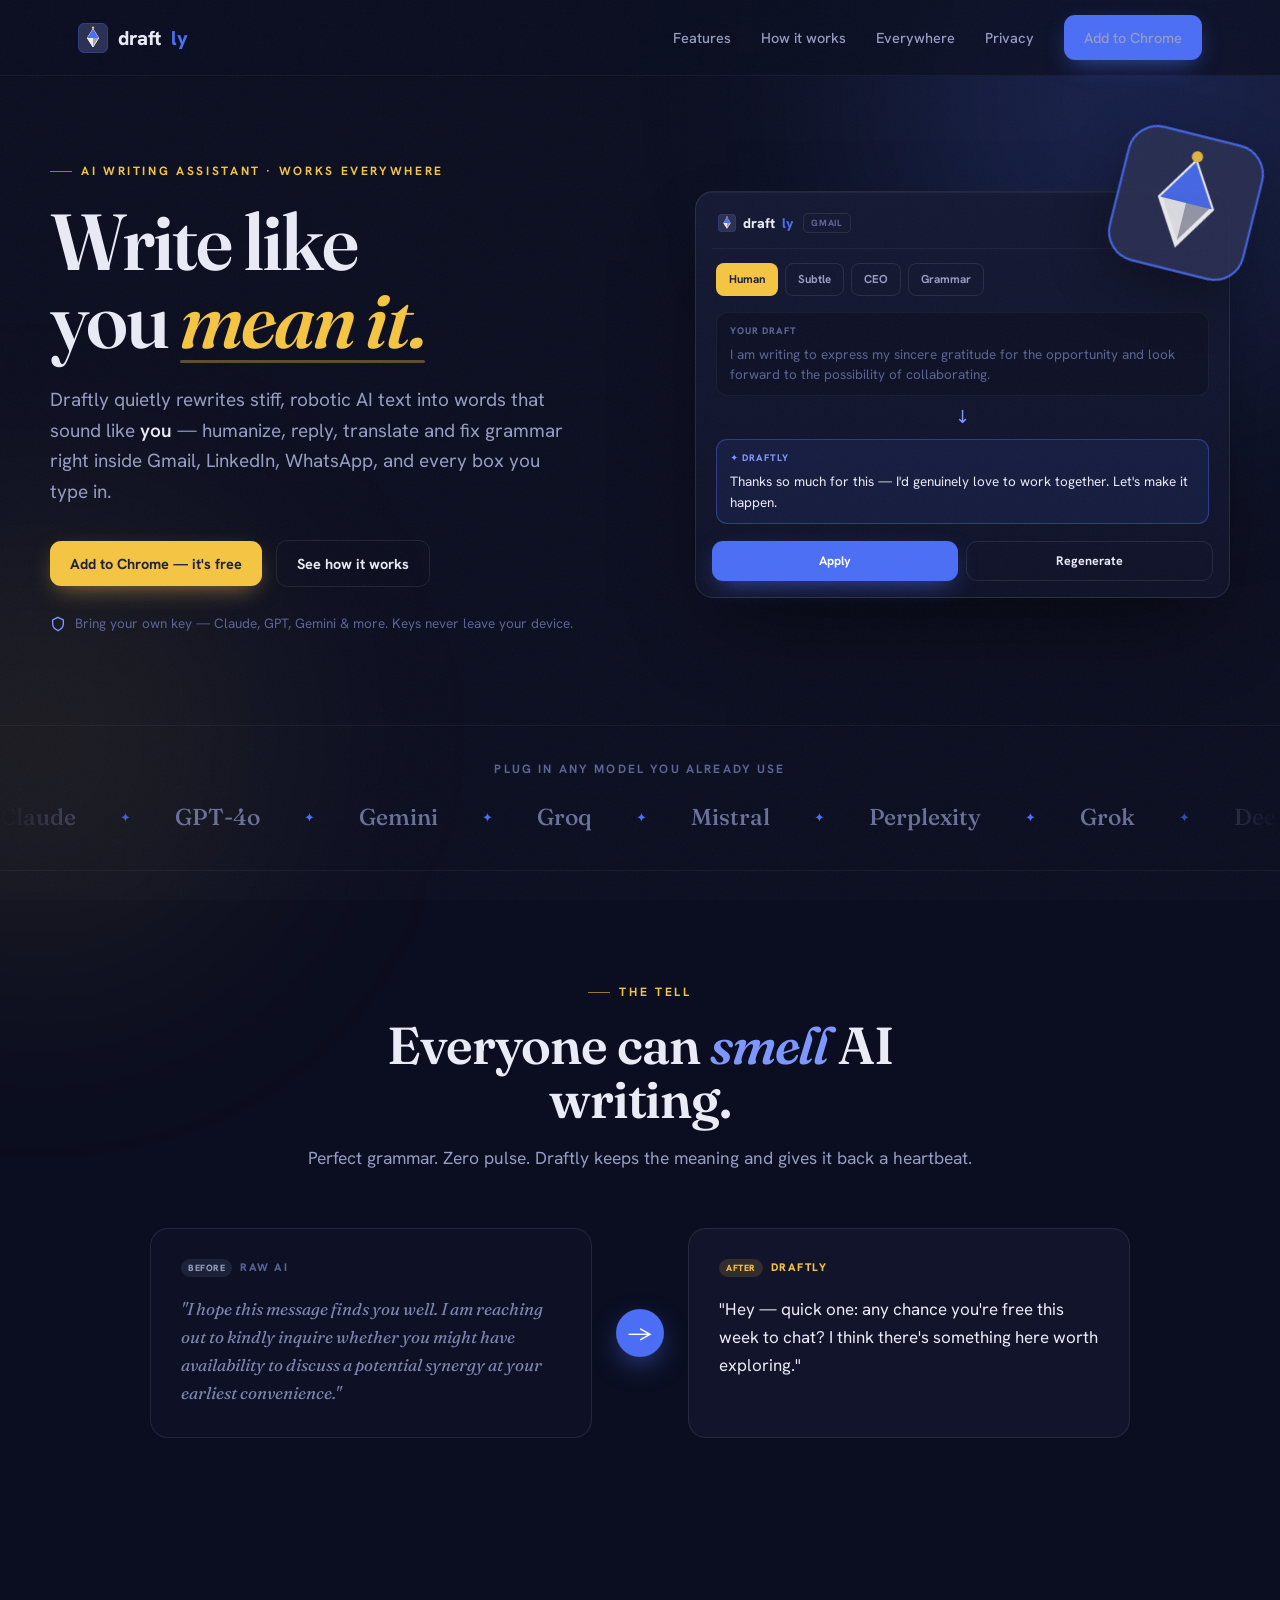
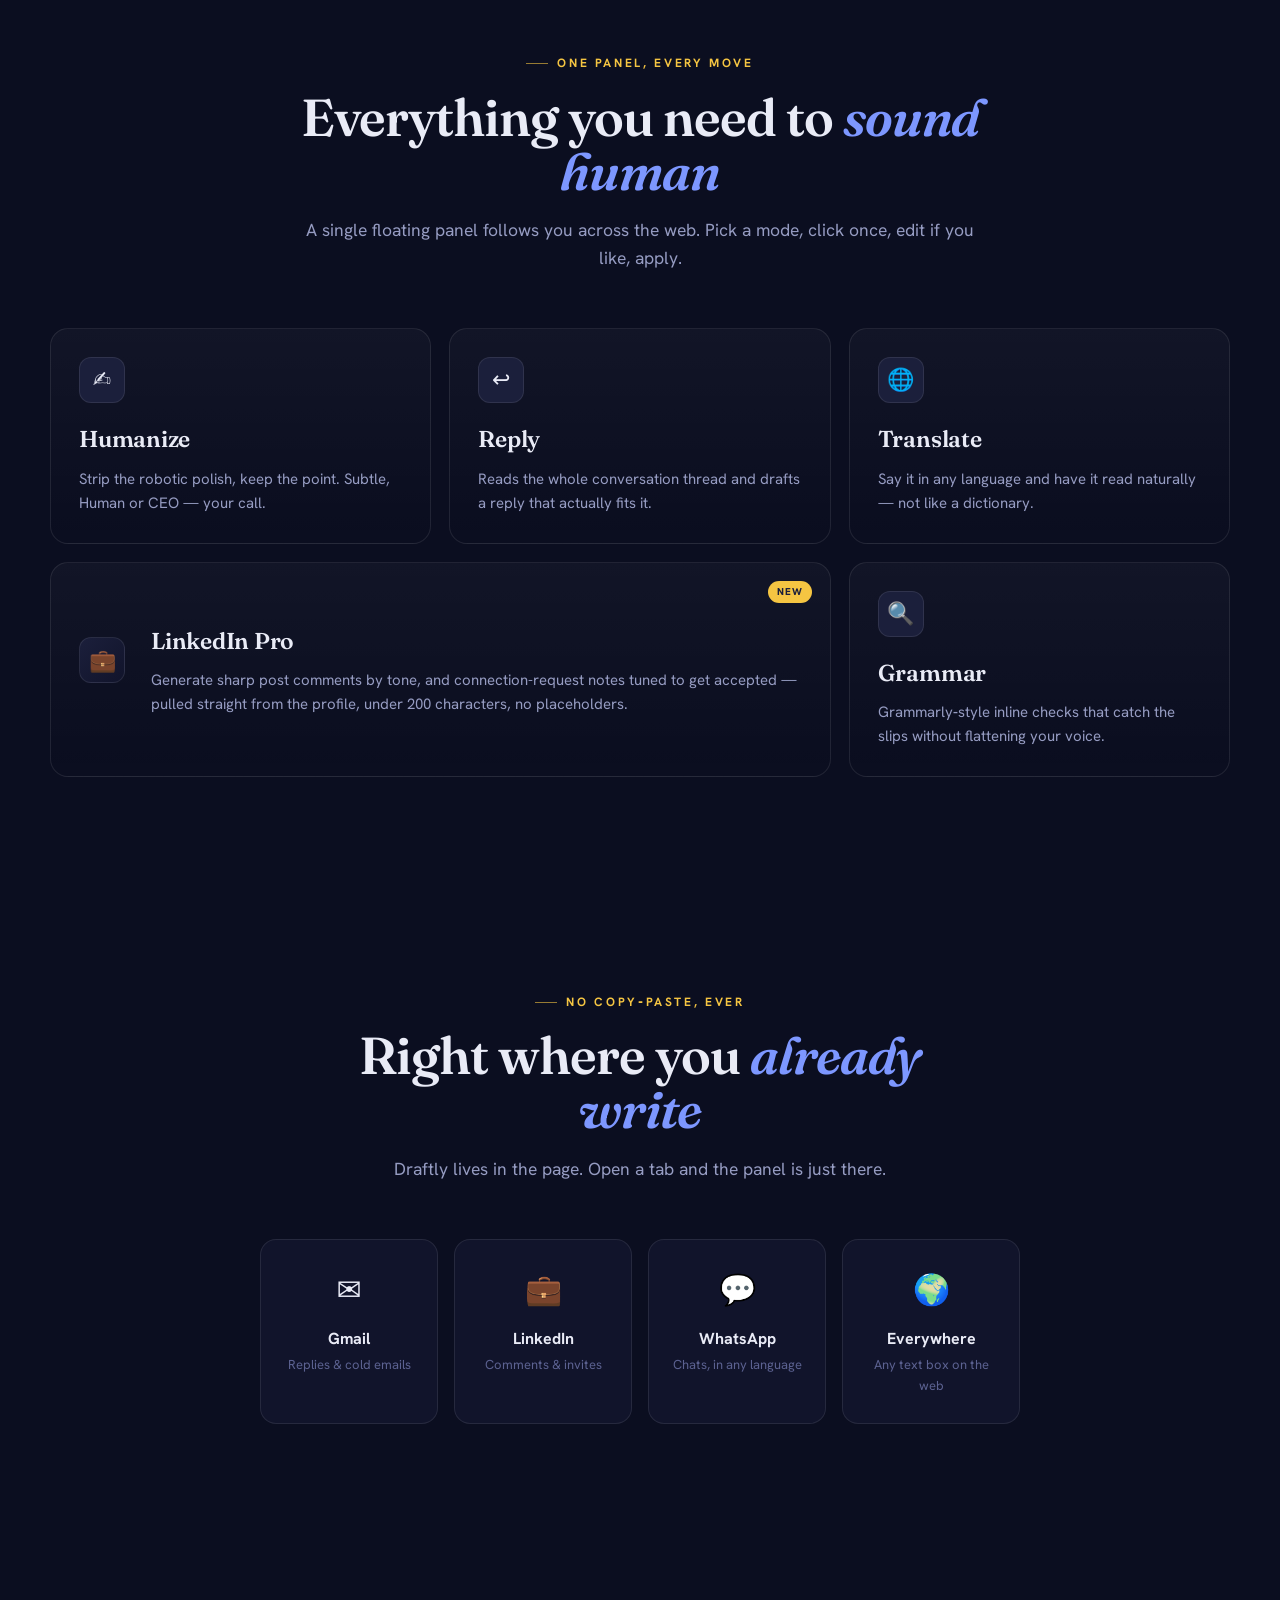
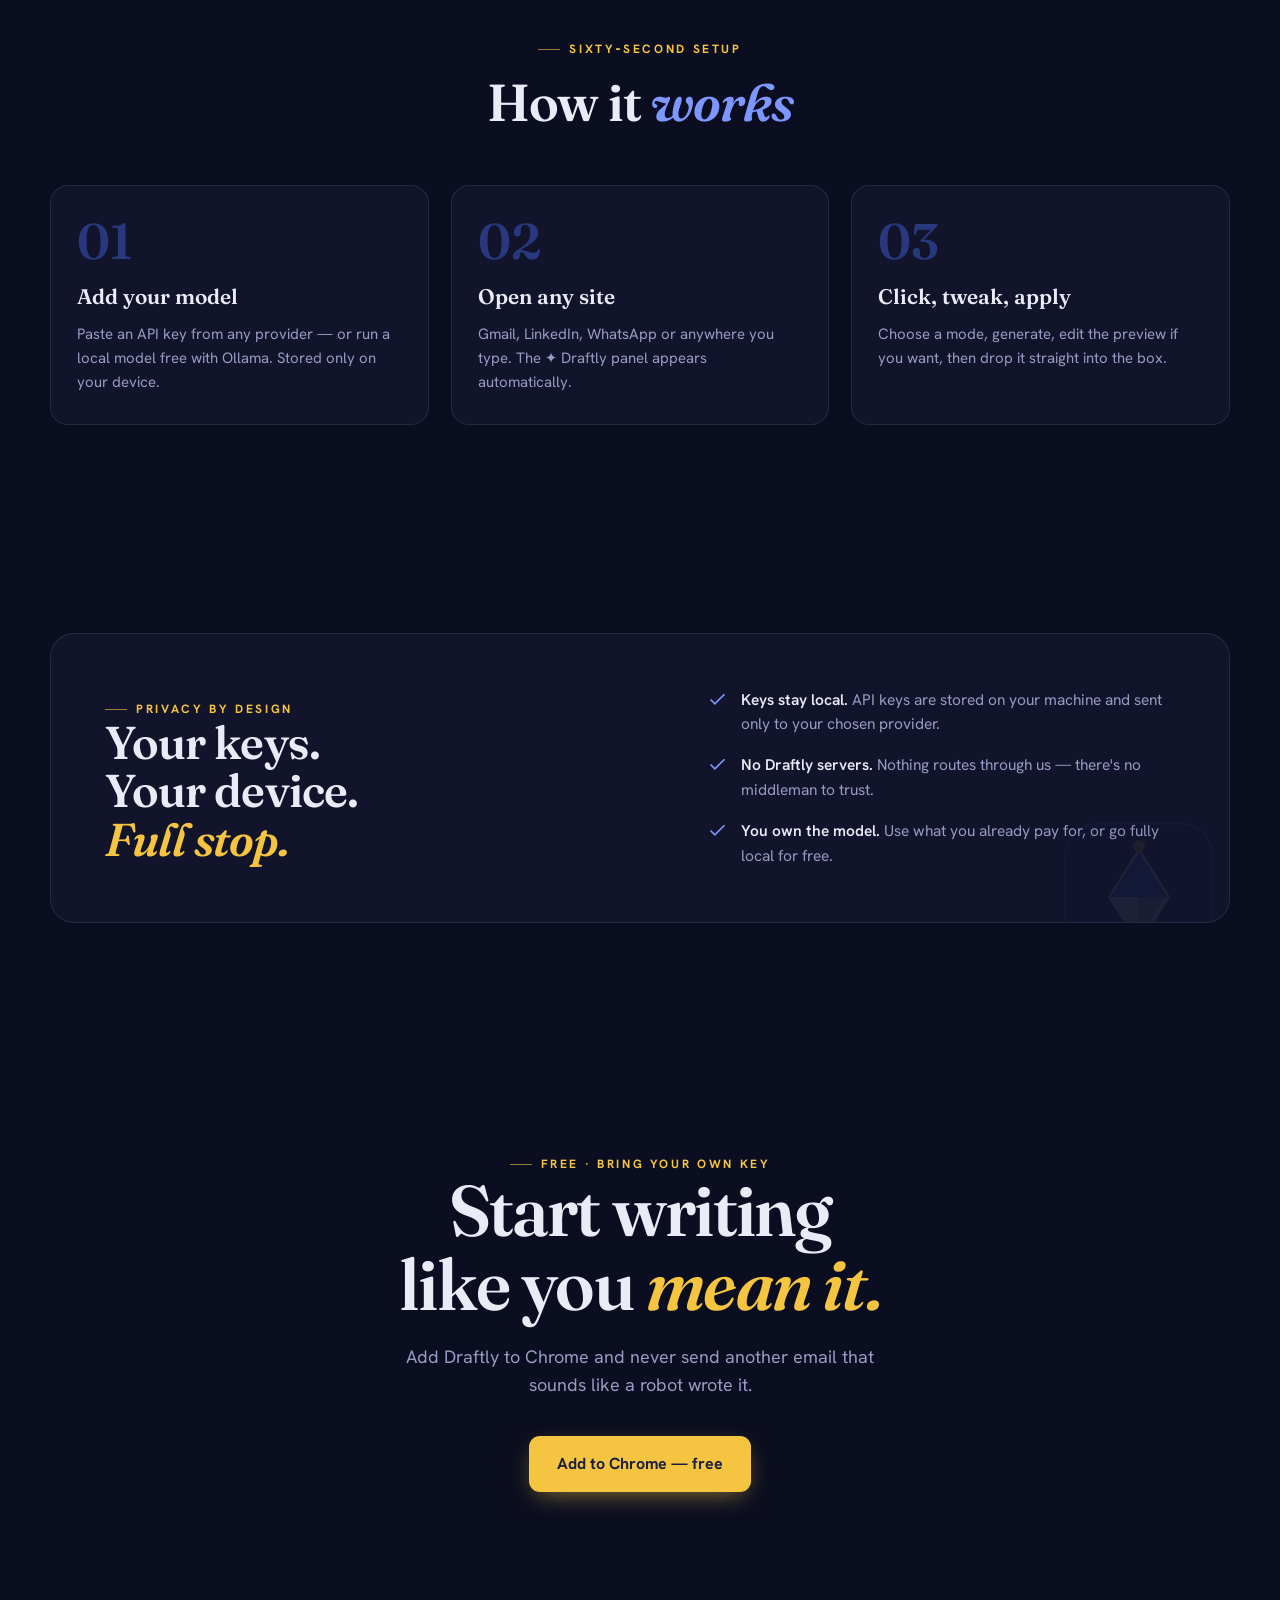
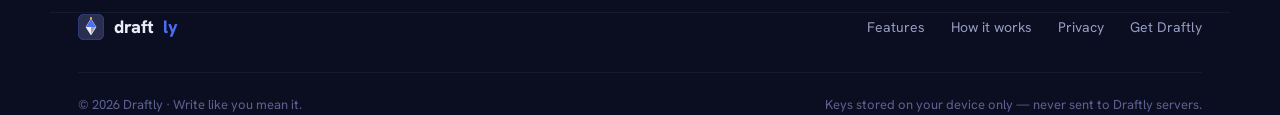
==== index.html @ fbd8c7ba "Draftly landing site" ====
<!DOCTYPE html>
<html lang="en">
<head>
<meta charset="UTF-8" />
<meta name="viewport" content="width=device-width, initial-scale=1" />
<title>Draftly — Write like you mean it</title>
<meta name="description" content="Draftly is an AI writing assistant that turns robotic AI text into words that sound like you — humanize, reply, translate & fix grammar inside Gmail, LinkedIn, WhatsApp and everywhere. Bring your own AI key." />
<link rel="icon" href="assets/draftly_favicon.svg" type="image/svg+xml" />
<link rel="icon" href="assets/draftly_favicon.ico" sizes="any" />
<link rel="preconnect" href="https://fonts.googleapis.com" />
<link rel="preconnect" href="https://fonts.gstatic.com" crossorigin />
<link href="https://fonts.googleapis.com/css2?family=Fraunces:ital,opsz,wght@0,9..144,400;0,9..144,500;0,9..144,600;0,9..144,700;0,9..144,900;1,9..144,400;1,9..144,600;1,9..144,700&family=Hanken+Grotesk:wght@400;500;600;700;800&display=swap" rel="stylesheet" />
<style>
:root{
  --ink:#0b0e20; --navy:#11142b; --navy-2:#1b1f3b; --card:#15193180;
  --blue:#4b6ef5; --blue-soft:#7d97ff; --gold:#f5c542; --gold-deep:#e0ad1f;
  --paper:#f5f2e8; --paper-ink:#1b1f3b;
  --text:#e9ebf6; --muted:#969cc2; --faint:#5c6291;
  --line:rgba(255,255,255,.09); --line-2:rgba(255,255,255,.05);
  --maxw:1180px;
  --display:'Fraunces',Georgia,serif; --body:'Hanken Grotesk',system-ui,sans-serif;
}
*{box-sizing:border-box;margin:0;padding:0}
html{scroll-behavior:smooth}
body{
  font-family:var(--body); background:var(--ink); color:var(--text);
  line-height:1.6; -webkit-font-smoothing:antialiased; overflow-x:hidden;
}
::selection{background:var(--gold);color:#1b1f3b}
a{color:inherit;text-decoration:none}
img,svg{display:block}

/* ── grain + atmosphere ── */
body::before{
  content:""; position:fixed; inset:0; z-index:9999; pointer-events:none; opacity:.04;
  background-image:url("data:image/svg+xml,%3Csvg xmlns='http://www.w3.org/2000/svg' width='200' height='200'%3E%3Cfilter id='n'%3E%3CfeTurbulence type='fractalNoise' baseFrequency='.9' numOctaves='3'/%3E%3C/filter%3E%3Crect width='100%25' height='100%25' filter='url(%23n)'/%3E%3C/svg%3E");
}
.glow{position:fixed;border-radius:50%;filter:blur(120px);z-index:0;pointer-events:none}
.glow.a{width:520px;height:520px;background:rgba(75,110,245,.20);top:-160px;right:-120px}
.glow.b{width:440px;height:440px;background:rgba(245,197,66,.08);top:520px;left:-180px}

/* ── layout ── */
.wrap{max-width:var(--maxw);margin:0 auto;padding:0 28px;position:relative;z-index:2}
section{position:relative;z-index:2}
.eyebrow{
  font-size:12px;font-weight:700;letter-spacing:.22em;text-transform:uppercase;
  color:var(--gold);display:inline-flex;align-items:center;gap:9px;
}
.eyebrow::before{content:"";width:22px;height:1px;background:var(--gold);opacity:.6}

/* ── nav ── */
header{position:sticky;top:0;z-index:100;backdrop-filter:blur(14px);
  background:rgba(11,14,32,.72);border-bottom:1px solid var(--line-2)}
nav{max-width:var(--maxw);margin:0 auto;padding:15px 28px;display:flex;align-items:center;gap:30px}
.brand{display:flex;align-items:center;gap:10px;font-weight:800;font-size:20px;letter-spacing:-.02em}
.brand .ly{color:var(--blue)}
.brand svg{width:30px;height:30px;flex-shrink:0}
.nav-links{margin-left:auto;display:flex;align-items:center;gap:30px}
.nav-links a{font-size:14.5px;font-weight:500;color:var(--muted);transition:color .2s}
.nav-links a:hover{color:var(--text)}
.btn{
  font-family:var(--body);font-weight:700;font-size:14.5px;cursor:pointer;border:none;
  border-radius:11px;padding:11px 20px;display:inline-flex;align-items:center;gap:9px;
  transition:transform .18s ease, box-shadow .18s ease, background .18s; white-space:nowrap;
}
.btn-primary{background:var(--blue);color:#fff;box-shadow:0 8px 24px -8px rgba(75,110,245,.7)}
.btn-primary:hover{transform:translateY(-2px);box-shadow:0 14px 34px -8px rgba(75,110,245,.85)}
.btn-ghost{background:transparent;color:var(--text);border:1px solid var(--line)}
.btn-ghost:hover{border-color:var(--blue-soft);color:#fff}
.btn-gold{background:var(--gold);color:#1b1f3b;box-shadow:0 8px 24px -8px rgba(245,197,66,.6)}
.btn-gold:hover{transform:translateY(-2px);box-shadow:0 14px 34px -8px rgba(245,197,66,.7)}
.nav-toggle{display:none}

/* ── hero ── */
.hero{padding:78px 0 90px;display:grid;grid-template-columns:1.05fr .95fr;gap:54px;align-items:center}
.hero h1{
  font-family:var(--display);font-weight:600;font-size:clamp(44px,6.2vw,82px);
  line-height:.98;letter-spacing:-.025em;margin:22px 0 0;
}
.hero h1 em{font-style:italic;font-weight:600;color:var(--gold);position:relative;white-space:nowrap}
.hero h1 em::after{content:"";position:absolute;left:0;right:0;bottom:.06em;height:3px;
  background:var(--gold);opacity:.35;border-radius:2px}
.lede{font-size:19px;color:var(--muted);max-width:520px;margin:26px 0 32px;line-height:1.62}
.lede b{color:var(--text);font-weight:600}
.hero-cta{display:flex;gap:14px;flex-wrap:wrap;align-items:center}
.trust{margin-top:26px;font-size:13.5px;color:var(--faint);display:flex;align-items:center;gap:9px}
.trust svg{width:16px;height:16px;color:var(--blue-soft)}

/* ── hero panel mock ── */
.mock-stage{position:relative}
.mock-nib{position:absolute;width:140px;height:140px;right:-26px;top:-58px;opacity:.9;
  transform:rotate(14deg);filter:drop-shadow(0 18px 30px rgba(0,0,0,.4));z-index:3}
.panel{
  position:relative;z-index:2;background:linear-gradient(180deg,#141833,#0f1228);
  border:1px solid var(--line);border-radius:18px;padding:16px;
  box-shadow:0 40px 80px -30px rgba(0,0,0,.7), inset 0 1px 0 rgba(255,255,255,.05);
}
.panel-head{display:flex;align-items:center;gap:9px;padding:4px 6px 14px;border-bottom:1px solid var(--line-2)}
.panel-head .pbrand{font-weight:800;font-size:14px;display:flex;align-items:center;gap:7px}
.panel-head .pbrand .ly{color:var(--blue)}
.panel-head svg{width:18px;height:18px}
.pbadge{font-size:9px;font-weight:800;letter-spacing:.08em;text-transform:uppercase;color:var(--faint);
  border:1px solid var(--line);border-radius:5px;padding:2px 7px}
.pdots{margin-left:auto;display:flex;gap:6px}
.pdots i{width:9px;height:9px;border-radius:50%;background:#2a2f52;display:block}
.modes{display:flex;gap:7px;padding:14px 4px 12px}
.mode{font-size:11.5px;font-weight:700;padding:6px 12px;border-radius:8px;border:1px solid var(--line);color:var(--muted)}
.mode.on{background:var(--gold);color:#1b1f3b;border-color:transparent}
.pcompare{padding:4px}
.pc-row{padding:11px 13px;border-radius:11px;font-size:13.5px;line-height:1.5}
.pc-before{background:#0e1126;border:1px solid var(--line-2);color:var(--faint)}
.pc-before s{text-decoration:none;opacity:.8}
.pc-arrow{display:flex;justify-content:center;color:var(--blue-soft);font-size:18px;margin:7px 0}
.pc-after{background:rgba(75,110,245,.10);border:1px solid rgba(75,110,245,.4);color:var(--text)}
.pc-tag{font-size:9.5px;font-weight:800;letter-spacing:.1em;text-transform:uppercase;display:block;margin-bottom:6px}
.pc-before .pc-tag{color:#5c6291}
.pc-after .pc-tag{color:var(--blue-soft)}
.papply{margin-top:13px;display:flex;gap:8px}
.papply .btn{flex:1;justify-content:center;padding:9px;font-size:12.5px}

/* ── marquee ── */
.providers{padding:34px 0;border-top:1px solid var(--line-2);border-bottom:1px solid var(--line-2)}
.prov-label{text-align:center;font-size:12px;font-weight:700;letter-spacing:.18em;text-transform:uppercase;color:var(--faint);margin-bottom:20px}
.marquee{overflow:hidden;-webkit-mask-image:linear-gradient(90deg,transparent,#000 12%,#000 88%,transparent);mask-image:linear-gradient(90deg,transparent,#000 12%,#000 88%,transparent)}
.marquee-track{display:flex;gap:44px;width:max-content;animation:scroll 32s linear infinite}
.marquee:hover .marquee-track{animation-play-state:paused}
.marquee-track span{font-family:var(--display);font-size:23px;font-weight:500;color:#6b7099;white-space:nowrap;display:flex;align-items:center;gap:44px}
.marquee-track span::after{content:"✦";color:var(--blue);font-size:13px}
@keyframes scroll{to{transform:translateX(-50%)}}

/* ── section heads ── */
.shead{max-width:680px;margin:0 auto 56px;text-align:center}
.shead h2{font-family:var(--display);font-weight:600;font-size:clamp(32px,4.4vw,52px);line-height:1.04;letter-spacing:-.02em;margin:16px 0 0}
.shead h2 em{font-style:italic;color:var(--blue-soft)}
.shead p{color:var(--muted);font-size:17.5px;margin-top:18px}
.sec{padding:104px 0}

/* ── before/after big ── */
.flip{display:grid;grid-template-columns:1fr auto 1fr;gap:24px;align-items:stretch;max-width:980px;margin:0 auto}
.flip-card{background:var(--navy);border:1px solid var(--line);border-radius:18px;padding:30px;position:relative}
.flip-card.bad{background:#0e1126}
.flip-card .tag{font-size:11px;font-weight:800;letter-spacing:.14em;text-transform:uppercase;display:flex;align-items:center;gap:8px;margin-bottom:18px}
.flip-card.bad .tag{color:var(--faint)}
.flip-card.good .tag{color:var(--gold)}
.flip-card .tag .pill{font-size:9px;padding:2px 7px;border-radius:20px;letter-spacing:.06em}
.flip-card.bad .pill{background:rgba(150,156,194,.12);color:var(--muted)}
.flip-card.good .pill{background:rgba(245,197,66,.14);color:var(--gold)}
.flip-card p{font-size:17px;line-height:1.65}
.flip-card.bad p{color:#7e84ac;font-family:var(--display);font-style:italic}
.flip-card.good p{color:var(--text)}
.flip-mid{display:flex;align-items:center;justify-content:center}
.flip-mid div{width:48px;height:48px;border-radius:50%;background:var(--blue);display:flex;align-items:center;justify-content:center;
  color:#fff;font-size:22px;box-shadow:0 10px 30px -8px rgba(75,110,245,.8)}

/* ── features ── */
.feat-grid{display:grid;grid-template-columns:repeat(3,1fr);gap:18px}
.feat{background:linear-gradient(180deg,rgba(255,255,255,.03),rgba(255,255,255,0));
  border:1px solid var(--line);border-radius:18px;padding:28px;transition:transform .25s ease,border-color .25s ease,background .25s;position:relative;overflow:hidden}
.feat:hover{transform:translateY(-6px);border-color:rgba(75,110,245,.5)}
.feat::after{content:"";position:absolute;inset:0;background:radial-gradient(400px circle at var(--mx,50%) var(--my,0%),rgba(75,110,245,.10),transparent 60%);opacity:0;transition:opacity .3s}
.feat:hover::after{opacity:1}
.feat .ic{width:46px;height:46px;border-radius:12px;display:flex;align-items:center;justify-content:center;
  background:var(--navy-2);border:1px solid var(--line);font-size:22px;margin-bottom:18px}
.feat h3{font-family:var(--display);font-size:23px;font-weight:600;letter-spacing:-.01em;margin-bottom:9px}
.feat p{color:var(--muted);font-size:15px}
.feat.span2{grid-column:span 2;display:flex;gap:26px;align-items:center}
.feat.span2 .ic{flex-shrink:0;background:linear-gradient(135deg,#1b1f3b,#11142b)}
.feat .new{position:absolute;top:18px;right:18px;font-size:10px;font-weight:800;letter-spacing:.1em;
  background:var(--gold);color:#1b1f3b;padding:3px 9px;border-radius:20px}

/* ── platforms ── */
.plat-row{display:flex;gap:16px;flex-wrap:wrap;justify-content:center;max-width:760px;margin:0 auto}
.plat{flex:1;min-width:150px;background:var(--navy);border:1px solid var(--line);border-radius:16px;
  padding:26px 20px;text-align:center;transition:transform .2s,border-color .2s}
.plat:hover{transform:translateY(-4px);border-color:var(--gold)}
.plat .pic{font-size:30px;margin-bottom:12px}
.plat h4{font-size:16px;font-weight:700}
.plat p{font-size:13px;color:var(--faint);margin-top:4px}

/* ── steps ── */
.steps{display:grid;grid-template-columns:repeat(3,1fr);gap:22px;counter-reset:s}
.step{position:relative;padding:30px 26px;border-radius:18px;background:var(--navy);border:1px solid var(--line)}
.step::before{counter-increment:s;content:counter(s,decimal-leading-zero);font-family:var(--display);
  font-size:50px;font-weight:600;color:var(--blue);opacity:.4;line-height:1;display:block;margin-bottom:14px}
.step h4{font-family:var(--display);font-size:21px;font-weight:600;margin-bottom:8px}
.step p{color:var(--muted);font-size:15px}

/* ── privacy ── */
.privacy{background:var(--navy);border:1px solid var(--line);border-radius:24px;padding:54px;
  display:grid;grid-template-columns:1.2fr 1fr;gap:40px;align-items:center;overflow:hidden;position:relative}
.privacy .lock{position:absolute;right:-30px;bottom:-50px;width:240px;opacity:.06}
.privacy h2{font-family:var(--display);font-size:clamp(30px,4vw,46px);font-weight:600;line-height:1.05;letter-spacing:-.02em}
.privacy h2 em{font-style:italic;color:var(--gold)}
.privacy ul{list-style:none;display:flex;flex-direction:column;gap:16px}
.privacy li{display:flex;gap:13px;font-size:15.5px;color:var(--muted)}
.privacy li svg{width:21px;height:21px;color:var(--blue-soft);flex-shrink:0;margin-top:1px}
.privacy li b{color:var(--text);font-weight:600}

/* ── final cta ── */
.final{text-align:center;padding:120px 0}
.final h2{font-family:var(--display);font-weight:600;font-size:clamp(38px,5.6vw,72px);line-height:1.02;letter-spacing:-.025em}
.final h2 em{font-style:italic;color:var(--gold)}
.final p{color:var(--muted);font-size:18px;margin:22px auto 36px;max-width:480px}

/* ── footer ── */
footer{border-top:1px solid var(--line-2);padding:46px 0 40px}
.foot{display:flex;justify-content:space-between;align-items:center;gap:30px;flex-wrap:wrap}
.foot .brand{font-size:18px}
.foot-links{display:flex;gap:26px;font-size:14px;color:var(--muted)}
.foot-links a:hover{color:var(--text)}
.foot-copy{width:100%;margin-top:30px;padding-top:22px;border-top:1px solid var(--line-2);
  display:flex;justify-content:space-between;gap:16px;flex-wrap:wrap;font-size:13px;color:var(--faint)}

/* ── reveal ── */
.reveal{opacity:0;transform:translateY(26px);transition:opacity .7s cubic-bezier(.2,.7,.2,1),transform .7s cubic-bezier(.2,.7,.2,1)}
.reveal.in{opacity:1;transform:none}
.reveal[data-d="1"]{transition-delay:.08s}.reveal[data-d="2"]{transition-delay:.16s}
.reveal[data-d="3"]{transition-delay:.24s}.reveal[data-d="4"]{transition-delay:.32s}

/* ── responsive ── */
@media(max-width:900px){
  .hero{grid-template-columns:1fr;gap:48px;padding-top:48px}
  .mock-nib{width:100px;top:-44px;right:0}
  .feat-grid{grid-template-columns:1fr 1fr}
  .feat.span2{grid-column:span 2}
  .steps{grid-template-columns:1fr}
  .privacy{grid-template-columns:1fr;padding:38px}
  .flip{grid-template-columns:1fr;gap:16px}
  .flip-mid div{transform:rotate(90deg)}
}
@media(max-width:680px){
  .nav-links{position:fixed;inset:64px 0 auto 0;background:var(--navy);flex-direction:column;gap:0;
    padding:8px 0;border-bottom:1px solid var(--line);transform:translateY(-130%);transition:transform .3s;align-items:stretch}
  .nav-links.open{transform:none}
  .nav-links a{padding:13px 28px}
  .nav-links .btn{margin:10px 28px}
  .nav-toggle{display:flex;margin-left:auto;background:none;border:1px solid var(--line);border-radius:9px;
    width:40px;height:38px;align-items:center;justify-content:center;cursor:pointer;color:var(--text);font-size:18px}
  .feat-grid{grid-template-columns:1fr}.feat.span2{grid-column:span 1;flex-direction:column;align-items:flex-start}
  .foot{flex-direction:column;align-items:flex-start}
  .sec{padding:74px 0}
}
</style>
</head>
<body>
<div class="glow a"></div><div class="glow b"></div>

<!-- pen-nib symbol reused -->
<svg width="0" height="0" style="position:absolute">
  <symbol id="nib" viewBox="0 0 200 200">
    <rect x="2" y="2" width="196" height="196" rx="42" fill="#2A2F52" stroke="#4B6EF5" stroke-width="3"/>
    <polygon points="100,40 138,100 100,160 62,100" fill="none" stroke="#fff" stroke-width="6"/>
    <polygon points="100,40 138,100 100,100 62,100" fill="#4B6EF5"/>
    <polygon points="62,100 100,100 100,160" fill="#fff" opacity=".92"/>
    <polygon points="100,100 138,100 100,160" fill="#fff" opacity=".55"/>
    <circle cx="100" cy="32" r="8" fill="#F5C542"/>
  </symbol>
</svg>

<header>
  <nav>
    <a class="brand" href="#top"><svg><use href="#nib"/></svg>draft<span class="ly">ly</span></a>
    <button class="nav-toggle" aria-label="Menu" onclick="document.getElementById('nl').classList.toggle('open')">☰</button>
    <div class="nav-links" id="nl">
      <a href="#features">Features</a>
      <a href="#how">How it works</a>
      <a href="#everywhere">Everywhere</a>
      <a href="#privacy">Privacy</a>
      <a class="btn btn-primary" href="#get">Add to Chrome</a>
    </div>
  </nav>
</header>

<main id="top">
  <!-- HERO -->
  <section class="wrap hero">
    <div>
      <span class="eyebrow reveal in">AI writing assistant · works everywhere</span>
      <h1 class="reveal in" data-d="1">Write like<br>you <em>mean it.</em></h1>
      <p class="lede reveal in" data-d="2">Draftly quietly rewrites stiff, robotic AI text into words that sound like <b>you</b> — humanize, reply, translate and fix grammar right inside Gmail, LinkedIn, WhatsApp, and every box you type in.</p>
      <div class="hero-cta reveal in" data-d="3">
        <a class="btn btn-gold" href="#get">Add to Chrome — it's free</a>
        <a class="btn btn-ghost" href="#how">See how it works</a>
      </div>
      <div class="trust reveal in" data-d="4">
        <svg viewBox="0 0 24 24" fill="none" stroke="currentColor" stroke-width="2"><path d="M12 2l8 4v6c0 5-3.5 8-8 10-4.5-2-8-5-8-10V6z"/></svg>
        Bring your own key — Claude, GPT, Gemini & more. Keys never leave your device.
      </div>
    </div>

    <div class="mock-stage reveal in" data-d="2">
      <svg class="mock-nib"><use href="#nib"/></svg>
      <div class="panel">
        <div class="panel-head">
          <span class="pbrand"><svg><use href="#nib"/></svg>draft<span class="ly">ly</span></span>
          <span class="pbadge">Gmail</span>
          <span class="pdots"><i></i><i></i><i></i></span>
        </div>
        <div class="modes">
          <span class="mode on">Human</span><span class="mode">Subtle</span>
          <span class="mode">CEO</span><span class="mode">Grammar</span>
        </div>
        <div class="pcompare">
          <div class="pc-row pc-before">
            <span class="pc-tag">Your draft</span>
            I am writing to express my sincere gratitude for the opportunity and look forward to the possibility of collaborating.
          </div>
          <div class="pc-arrow">↓</div>
          <div class="pc-row pc-after">
            <span class="pc-tag">✦ Draftly</span>
            Thanks so much for this — I'd genuinely love to work together. Let's make it happen.
          </div>
        </div>
        <div class="papply">
          <span class="btn btn-primary">Apply</span>
          <span class="btn btn-ghost">Regenerate</span>
        </div>
      </div>
    </div>
  </section>

  <!-- PROVIDERS MARQUEE -->
  <section class="providers">
    <div class="prov-label">Plug in any model you already use</div>
    <div class="marquee"><div class="marquee-track" id="mq">
      <span>Claude</span><span>GPT‑4o</span><span>Gemini</span><span>Groq</span><span>Mistral</span><span>Perplexity</span><span>Grok</span><span>DeepSeek</span><span>Cohere</span><span>Llama</span><span>Ollama</span>
    </div></div>
  </section>

  <!-- BEFORE / AFTER -->
  <section class="wrap sec" id="why">
    <div class="shead reveal">
      <span class="eyebrow">The tell</span>
      <h2>Everyone can <em>smell</em> AI writing.</h2>
      <p>Perfect grammar. Zero pulse. Draftly keeps the meaning and gives it back a heartbeat.</p>
    </div>
    <div class="flip reveal" data-d="1">
      <div class="flip-card bad">
        <div class="tag"><span class="pill">Before</span> Raw AI</div>
        <p>"I hope this message finds you well. I am reaching out to kindly inquire whether you might have availability to discuss a potential synergy at your earliest convenience."</p>
      </div>
      <div class="flip-mid"><div>→</div></div>
      <div class="flip-card good">
        <div class="tag"><span class="pill">After</span> Draftly</div>
        <p>"Hey — quick one: any chance you're free this week to chat? I think there's something here worth exploring."</p>
      </div>
    </div>
  </section>

  <!-- FEATURES -->
  <section class="wrap sec" id="features">
    <div class="shead reveal">
      <span class="eyebrow">One panel, every move</span>
      <h2>Everything you need to <em>sound human</em></h2>
      <p>A single floating panel follows you across the web. Pick a mode, click once, edit if you like, apply.</p>
    </div>
    <div class="feat-grid">
      <div class="feat reveal" data-d="1"><div class="ic">✍️</div><h3>Humanize</h3><p>Strip the robotic polish, keep the point. Subtle, Human or CEO — your call.</p></div>
      <div class="feat reveal" data-d="2"><div class="ic">↩️</div><h3>Reply</h3><p>Reads the whole conversation thread and drafts a reply that actually fits it.</p></div>
      <div class="feat reveal" data-d="3"><div class="ic">🌐</div><h3>Translate</h3><p>Say it in any language and have it read naturally — not like a dictionary.</p></div>
      <div class="feat span2 reveal" data-d="1">
        <div class="ic">💼</div>
        <div><h3>LinkedIn Pro</h3><p>Generate sharp post comments by tone, and connection-request notes tuned to get accepted — pulled straight from the profile, under 200 characters, no placeholders.</p></div>
        <span class="new">NEW</span>
      </div>
      <div class="feat reveal" data-d="2"><div class="ic">🔍</div><h3>Grammar</h3><p>Grammarly‑style inline checks that catch the slips without flattening your voice.</p></div>
    </div>
  </section>

  <!-- EVERYWHERE -->
  <section class="wrap sec" id="everywhere">
    <div class="shead reveal">
      <span class="eyebrow">No copy‑paste, ever</span>
      <h2>Right where you <em>already write</em></h2>
      <p>Draftly lives in the page. Open a tab and the panel is just there.</p>
    </div>
    <div class="plat-row reveal" data-d="1">
      <div class="plat"><div class="pic">✉️</div><h4>Gmail</h4><p>Replies & cold emails</p></div>
      <div class="plat"><div class="pic">💼</div><h4>LinkedIn</h4><p>Comments & invites</p></div>
      <div class="plat"><div class="pic">💬</div><h4>WhatsApp</h4><p>Chats, in any language</p></div>
      <div class="plat"><div class="pic">🌍</div><h4>Everywhere</h4><p>Any text box on the web</p></div>
    </div>
  </section>

  <!-- HOW -->
  <section class="wrap sec" id="how">
    <div class="shead reveal">
      <span class="eyebrow">Sixty‑second setup</span>
      <h2>How it <em>works</em></h2>
    </div>
    <div class="steps">
      <div class="step reveal" data-d="1"><h4>Add your model</h4><p>Paste an API key from any provider — or run a local model free with Ollama. Stored only on your device.</p></div>
      <div class="step reveal" data-d="2"><h4>Open any site</h4><p>Gmail, LinkedIn, WhatsApp or anywhere you type. The ✦ Draftly panel appears automatically.</p></div>
      <div class="step reveal" data-d="3"><h4>Click, tweak, apply</h4><p>Choose a mode, generate, edit the preview if you want, then drop it straight into the box.</p></div>
    </div>
  </section>

  <!-- PRIVACY -->
  <section class="wrap sec" id="privacy">
    <div class="privacy reveal">
      <svg class="lock"><use href="#nib"/></svg>
      <div>
        <span class="eyebrow">Privacy by design</span>
        <h2>Your keys.<br>Your device.<br><em>Full stop.</em></h2>
      </div>
      <ul>
        <li><svg viewBox="0 0 24 24" fill="none" stroke="currentColor" stroke-width="2"><path d="M20 6L9 17l-5-5"/></svg><span><b>Keys stay local.</b> API keys are stored on your machine and sent only to your chosen provider.</span></li>
        <li><svg viewBox="0 0 24 24" fill="none" stroke="currentColor" stroke-width="2"><path d="M20 6L9 17l-5-5"/></svg><span><b>No Draftly servers.</b> Nothing routes through us — there's no middleman to trust.</span></li>
        <li><svg viewBox="0 0 24 24" fill="none" stroke="currentColor" stroke-width="2"><path d="M20 6L9 17l-5-5"/></svg><span><b>You own the model.</b> Use what you already pay for, or go fully local for free.</span></li>
      </ul>
    </div>
  </section>

  <!-- FINAL CTA -->
  <section class="wrap final" id="get">
    <div class="reveal">
      <span class="eyebrow" style="justify-content:center">Free · Bring your own key</span>
      <h2>Start writing<br>like you <em>mean it.</em></h2>
      <p>Add Draftly to Chrome and never send another email that sounds like a robot wrote it.</p>
      <a class="btn btn-gold" href="#" style="padding:15px 28px;font-size:16px">Add to Chrome — free</a>
    </div>
  </section>
</main>

<footer class="wrap">
  <div class="foot">
    <a class="brand" href="#top"><svg style="width:26px;height:26px"><use href="#nib"/></svg>draft<span class="ly">ly</span></a>
    <div class="foot-links">
      <a href="#features">Features</a><a href="#how">How it works</a><a href="#privacy">Privacy</a><a href="#get">Get Draftly</a>
    </div>
  </div>
  <div class="foot-copy">
    <span>© 2026 Draftly · Write like you mean it.</span>
    <span>Keys stored on your device only — never sent to Draftly servers.</span>
  </div>
</footer>

<script>
  // duplicate marquee for seamless loop
  const mq=document.getElementById('mq'); if(mq) mq.innerHTML+=mq.innerHTML;
  // scroll reveals
  const io=new IntersectionObserver((es)=>{es.forEach(e=>{if(e.isIntersecting){e.target.classList.add('in');io.unobserve(e.target)}})},{threshold:.16});
  document.querySelectorAll('.reveal:not(.in)').forEach(el=>io.observe(el));
  // feature card spotlight
  document.querySelectorAll('.feat').forEach(c=>{c.addEventListener('pointermove',e=>{const r=c.getBoundingClientRect();c.style.setProperty('--mx',(e.clientX-r.left)+'px');c.style.setProperty('--my',(e.clientY-r.top)+'px')})});
  // close mobile menu on link click
  document.querySelectorAll('#nl a').forEach(a=>a.addEventListener('click',()=>document.getElementById('nl').classList.remove('open')));
</script>
</body>
</html>
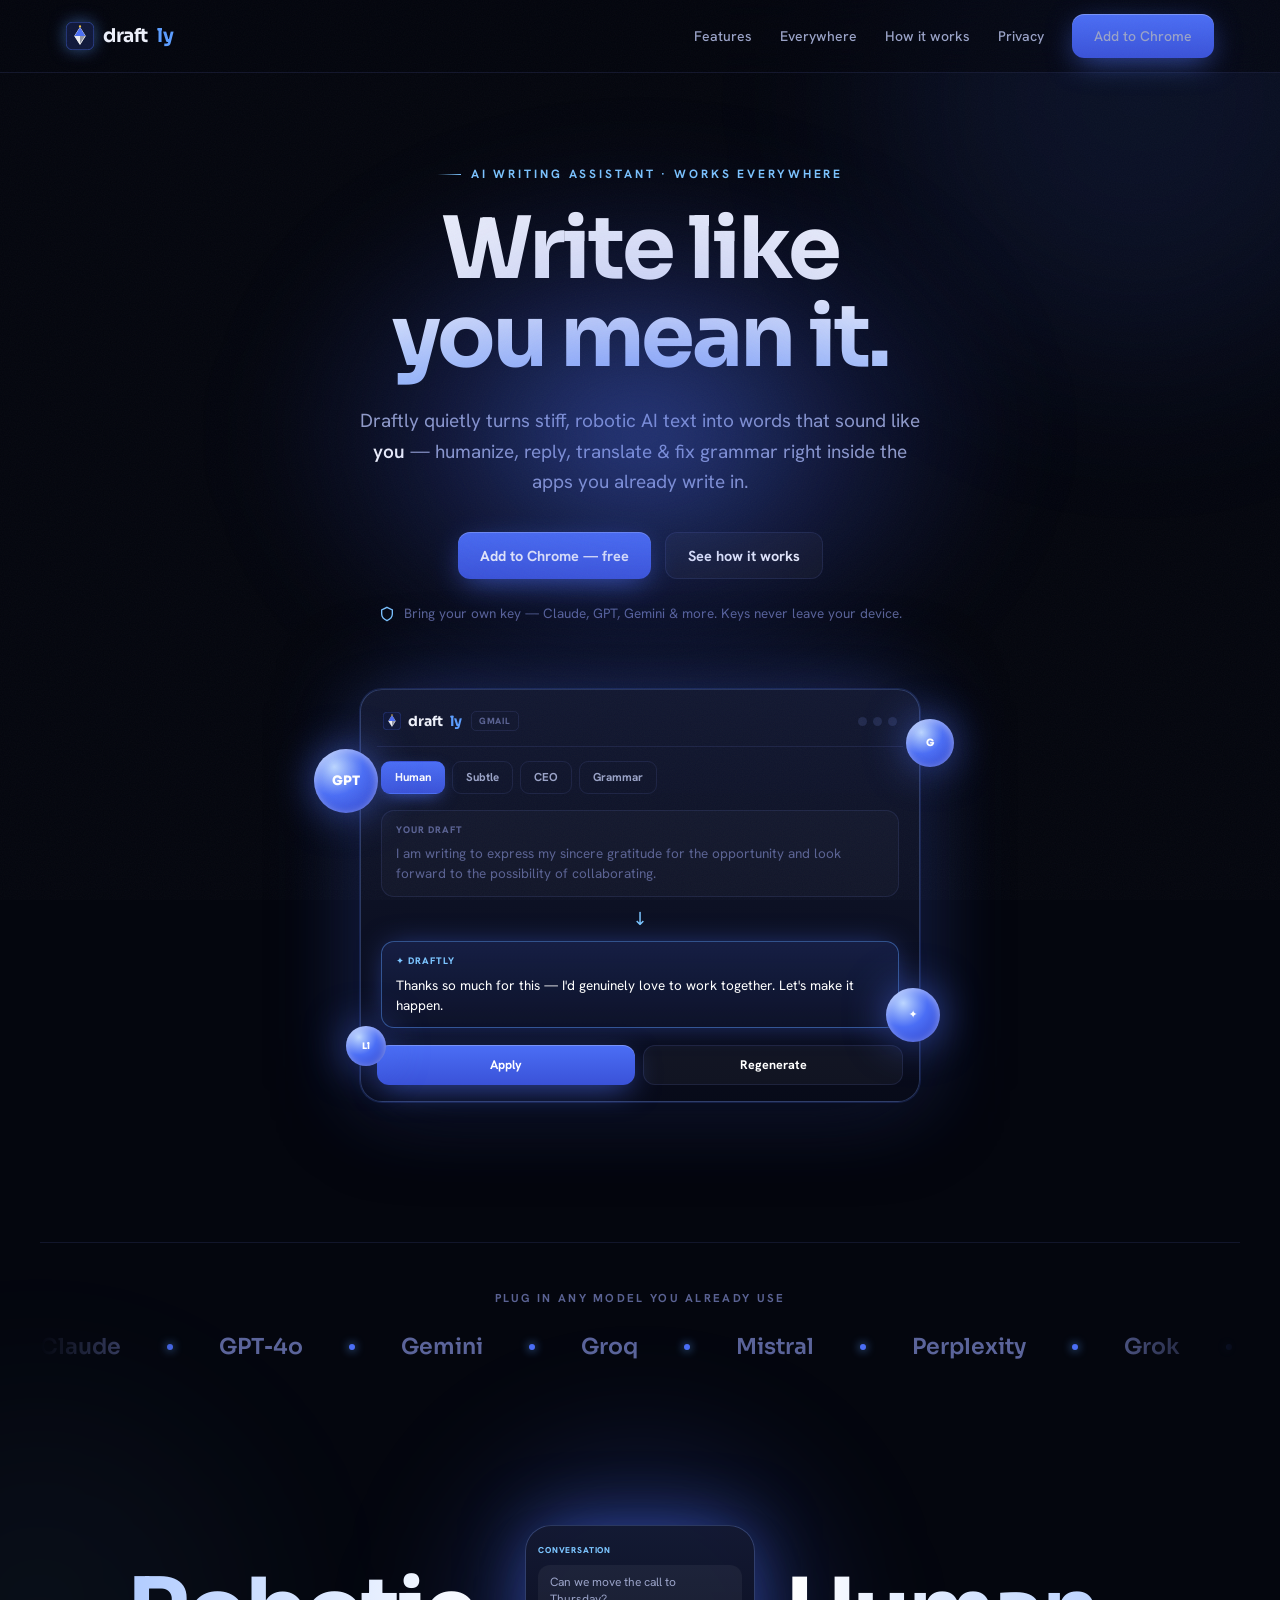
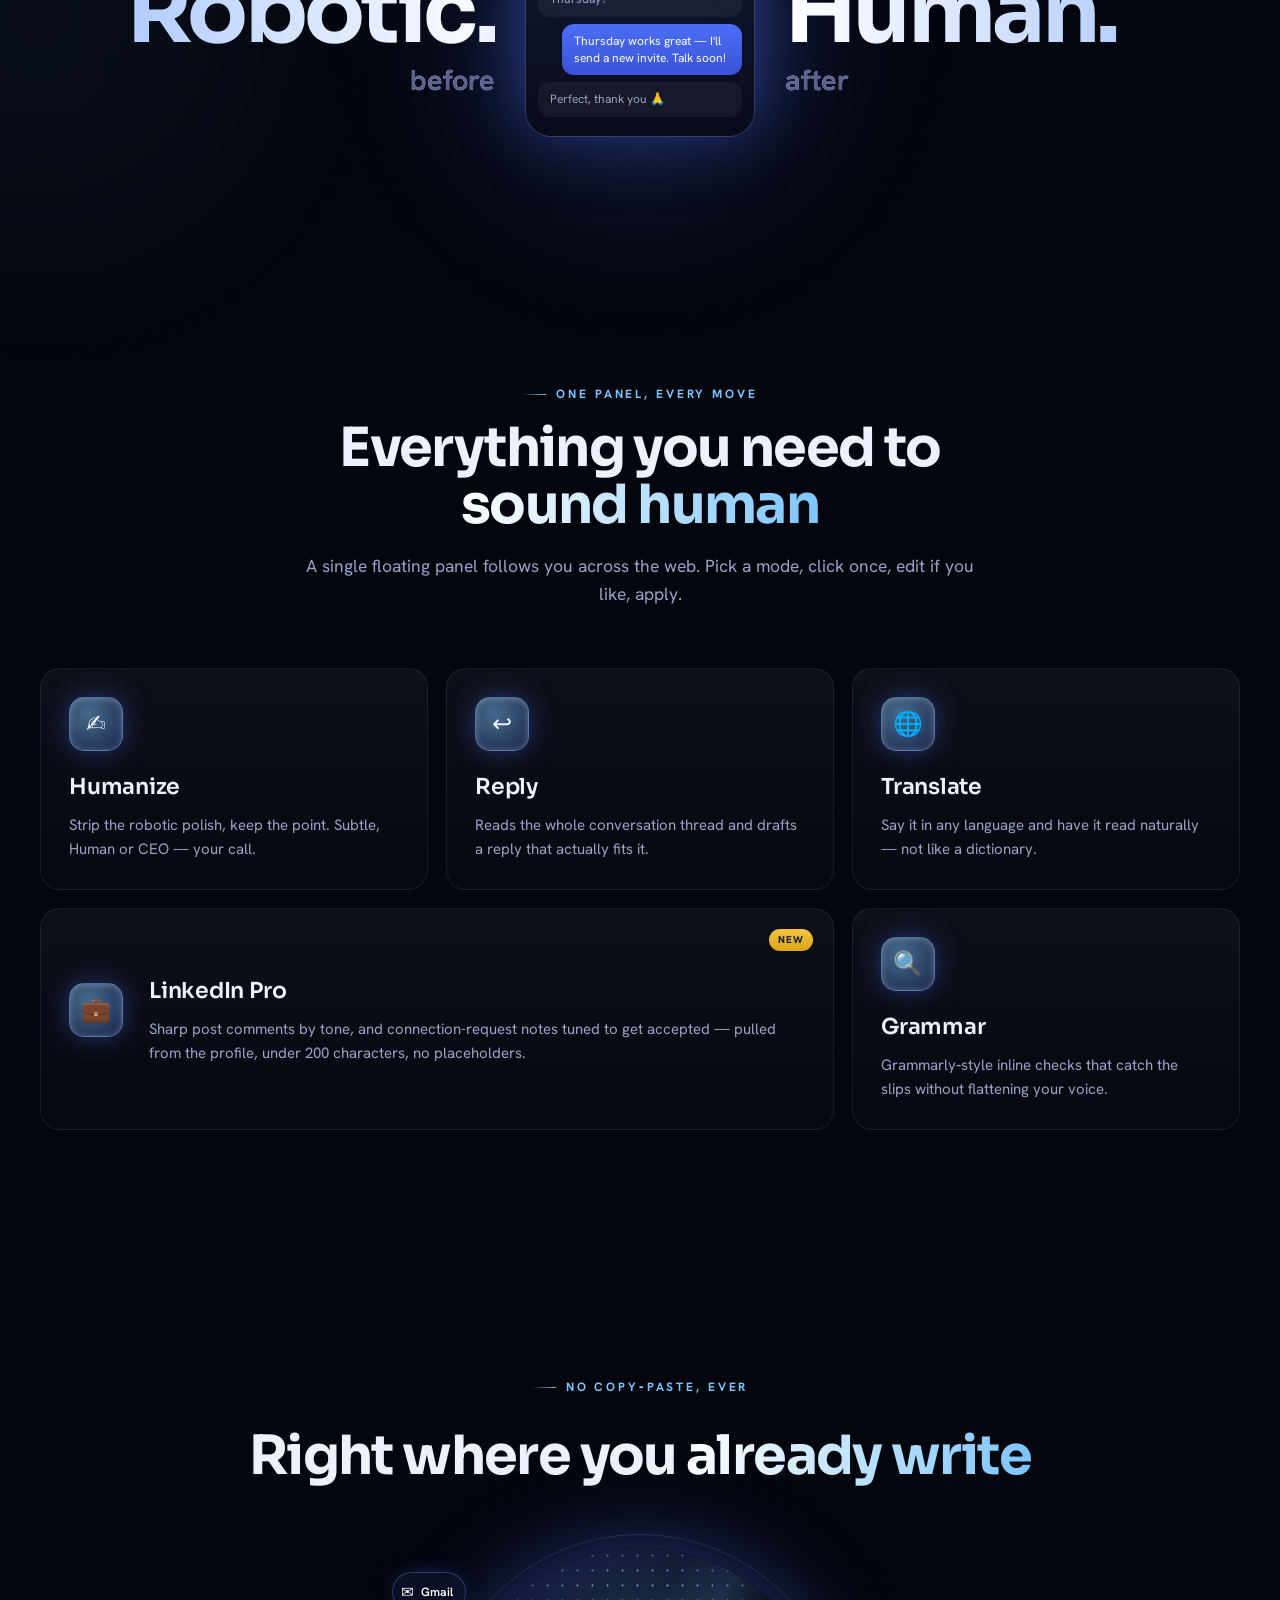
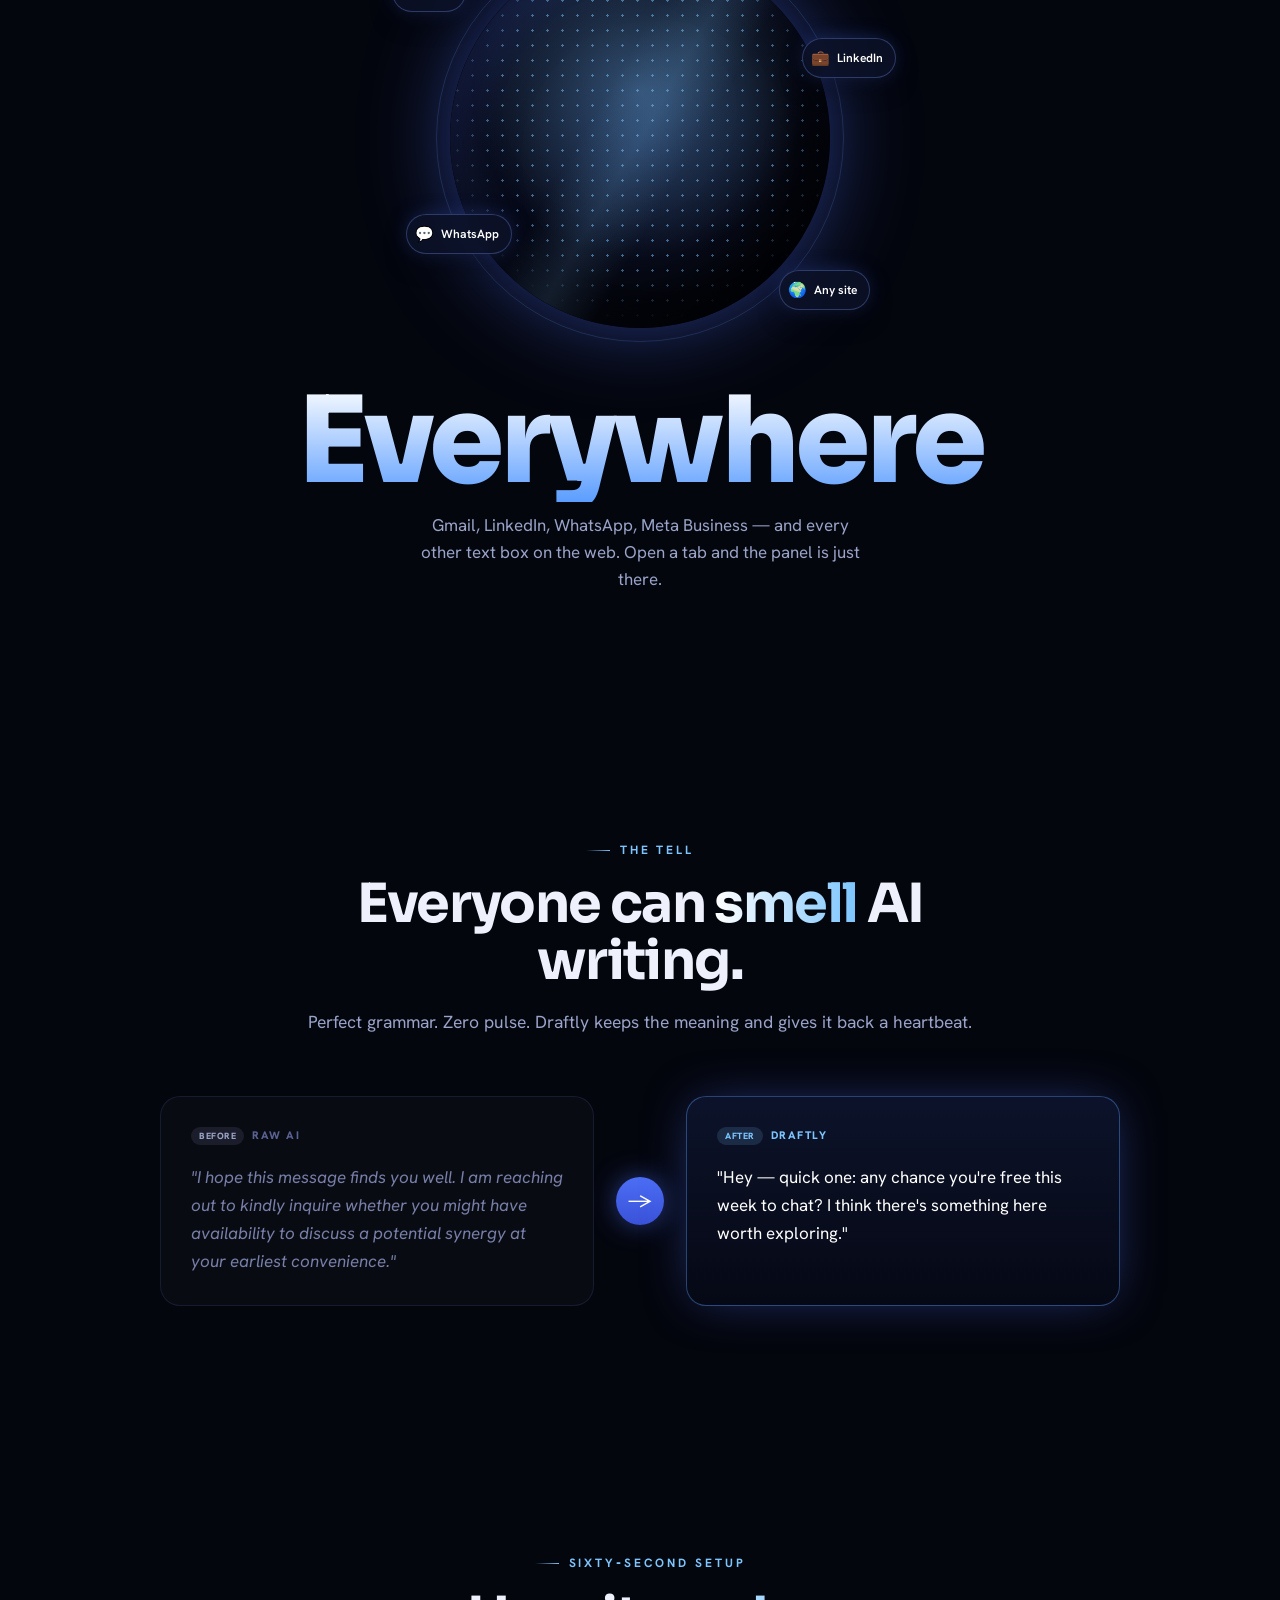
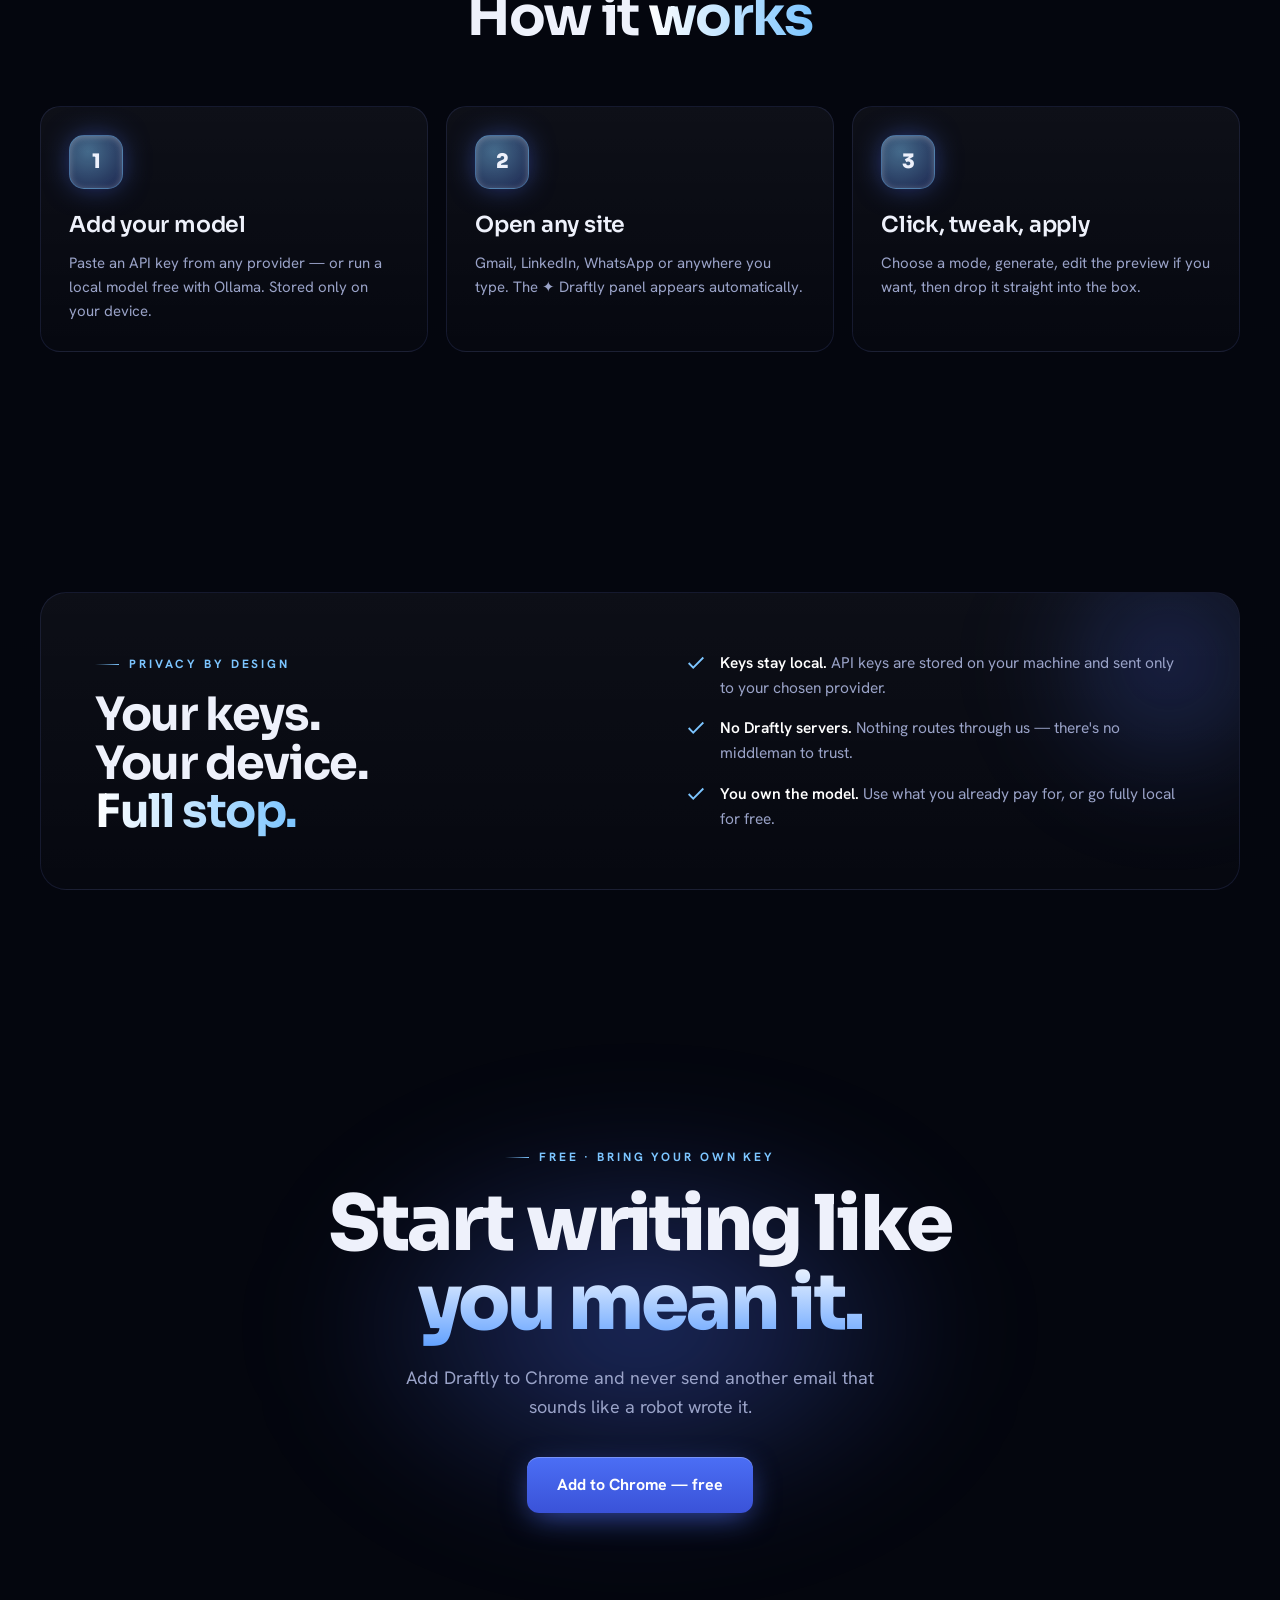
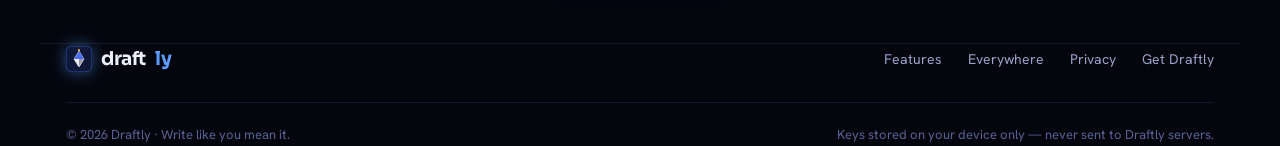
==== commit f40468e8: "premium redesign" ====
--- a/index.html
+++ b/index.html
@@ -4,251 +4,262 @@
 <meta charset="UTF-8" />
 <meta name="viewport" content="width=device-width, initial-scale=1" />
 <title>Draftly — Write like you mean it</title>
-<meta name="description" content="Draftly is an AI writing assistant that turns robotic AI text into words that sound like you — humanize, reply, translate & fix grammar inside Gmail, LinkedIn, WhatsApp and everywhere. Bring your own AI key." />
+<meta name="description" content="Draftly turns robotic AI text into words that sound like you — humanize, reply, translate & fix grammar inside Gmail, LinkedIn, WhatsApp and everywhere. Bring your own AI key." />
 <link rel="icon" href="assets/draftly_favicon.svg" type="image/svg+xml" />
 <link rel="icon" href="assets/draftly_favicon.ico" sizes="any" />
 <link rel="preconnect" href="https://fonts.googleapis.com" />
 <link rel="preconnect" href="https://fonts.gstatic.com" crossorigin />
-<link href="https://fonts.googleapis.com/css2?family=Fraunces:ital,opsz,wght@0,9..144,400;0,9..144,500;0,9..144,600;0,9..144,700;0,9..144,900;1,9..144,400;1,9..144,600;1,9..144,700&family=Hanken+Grotesk:wght@400;500;600;700;800&display=swap" rel="stylesheet" />
+<link href="https://fonts.googleapis.com/css2?family=Sora:wght@400;500;600;700;800&family=Hanken+Grotesk:wght@400;500;600;700&display=swap" rel="stylesheet" />
 <style>
 :root{
-  --ink:#0b0e20; --navy:#11142b; --navy-2:#1b1f3b; --card:#15193180;
-  --blue:#4b6ef5; --blue-soft:#7d97ff; --gold:#f5c542; --gold-deep:#e0ad1f;
-  --paper:#f5f2e8; --paper-ink:#1b1f3b;
-  --text:#e9ebf6; --muted:#969cc2; --faint:#5c6291;
-  --line:rgba(255,255,255,.09); --line-2:rgba(255,255,255,.05);
-  --maxw:1180px;
-  --display:'Fraunces',Georgia,serif; --body:'Hanken Grotesk',system-ui,sans-serif;
+  --bg:#04060e; --bg-2:#070a16;
+  --blue:#4b6ef5; --glow:#5b9dff; --cyan:#7cc5ff; --indigo:#3a52d8;
+  --gold:#f5c542;
+  --text:#eef1fb; --muted:#9aa3c8; --faint:#5a6293; --line:rgba(120,140,255,.12);
+  --maxw:1200px;
+  --display:'Sora',system-ui,sans-serif; --body:'Hanken Grotesk',system-ui,sans-serif;
 }
 *{box-sizing:border-box;margin:0;padding:0}
 html{scroll-behavior:smooth}
-body{
-  font-family:var(--body); background:var(--ink); color:var(--text);
-  line-height:1.6; -webkit-font-smoothing:antialiased; overflow-x:hidden;
-}
-::selection{background:var(--gold);color:#1b1f3b}
+body{font-family:var(--body);background:var(--bg);color:var(--text);line-height:1.6;-webkit-font-smoothing:antialiased;overflow-x:hidden}
+::selection{background:var(--blue);color:#fff}
 a{color:inherit;text-decoration:none}
-img,svg{display:block}
-
-/* ── grain + atmosphere ── */
-body::before{
-  content:""; position:fixed; inset:0; z-index:9999; pointer-events:none; opacity:.04;
-  background-image:url("data:image/svg+xml,%3Csvg xmlns='http://www.w3.org/2000/svg' width='200' height='200'%3E%3Cfilter id='n'%3E%3CfeTurbulence type='fractalNoise' baseFrequency='.9' numOctaves='3'/%3E%3C/filter%3E%3Crect width='100%25' height='100%25' filter='url(%23n)'/%3E%3C/svg%3E");
-}
-.glow{position:fixed;border-radius:50%;filter:blur(120px);z-index:0;pointer-events:none}
-.glow.a{width:520px;height:520px;background:rgba(75,110,245,.20);top:-160px;right:-120px}
-.glow.b{width:440px;height:440px;background:rgba(245,197,66,.08);top:520px;left:-180px}
-
-/* ── layout ── */
-.wrap{max-width:var(--maxw);margin:0 auto;padding:0 28px;position:relative;z-index:2}
+svg{display:block}
+
+/* grain + atmosphere */
+body::before{content:"";position:fixed;inset:0;z-index:9999;pointer-events:none;opacity:.035;
+  background-image:url("data:image/svg+xml,%3Csvg xmlns='http://www.w3.org/2000/svg' width='160' height='160'%3E%3Cfilter id='n'%3E%3CfeTurbulence type='fractalNoise' baseFrequency='.85' numOctaves='3'/%3E%3C/filter%3E%3Crect width='100%25' height='100%25' filter='url(%23n)'/%3E%3C/svg%3E")}
+.bloom{position:fixed;border-radius:50%;filter:blur(100px);z-index:0;pointer-events:none;opacity:.6}
+
+.wrap{max-width:var(--maxw);margin:0 auto;padding:0 26px;position:relative;z-index:2}
 section{position:relative;z-index:2}
-.eyebrow{
-  font-size:12px;font-weight:700;letter-spacing:.22em;text-transform:uppercase;
-  color:var(--gold);display:inline-flex;align-items:center;gap:9px;
-}
-.eyebrow::before{content:"";width:22px;height:1px;background:var(--gold);opacity:.6}
-
-/* ── nav ── */
-header{position:sticky;top:0;z-index:100;backdrop-filter:blur(14px);
-  background:rgba(11,14,32,.72);border-bottom:1px solid var(--line-2)}
-nav{max-width:var(--maxw);margin:0 auto;padding:15px 28px;display:flex;align-items:center;gap:30px}
-.brand{display:flex;align-items:center;gap:10px;font-weight:800;font-size:20px;letter-spacing:-.02em}
-.brand .ly{color:var(--blue)}
-.brand svg{width:30px;height:30px;flex-shrink:0}
-.nav-links{margin-left:auto;display:flex;align-items:center;gap:30px}
-.nav-links a{font-size:14.5px;font-weight:500;color:var(--muted);transition:color .2s}
-.nav-links a:hover{color:var(--text)}
-.btn{
-  font-family:var(--body);font-weight:700;font-size:14.5px;cursor:pointer;border:none;
-  border-radius:11px;padding:11px 20px;display:inline-flex;align-items:center;gap:9px;
-  transition:transform .18s ease, box-shadow .18s ease, background .18s; white-space:nowrap;
-}
-.btn-primary{background:var(--blue);color:#fff;box-shadow:0 8px 24px -8px rgba(75,110,245,.7)}
-.btn-primary:hover{transform:translateY(-2px);box-shadow:0 14px 34px -8px rgba(75,110,245,.85)}
-.btn-ghost{background:transparent;color:var(--text);border:1px solid var(--line)}
-.btn-ghost:hover{border-color:var(--blue-soft);color:#fff}
-.btn-gold{background:var(--gold);color:#1b1f3b;box-shadow:0 8px 24px -8px rgba(245,197,66,.6)}
-.btn-gold:hover{transform:translateY(-2px);box-shadow:0 14px 34px -8px rgba(245,197,66,.7)}
+.eyebrow{font-family:var(--body);font-size:12px;font-weight:700;letter-spacing:.24em;text-transform:uppercase;
+  color:var(--cyan);display:inline-flex;align-items:center;gap:10px}
+.eyebrow::before{content:"";width:24px;height:1px;background:linear-gradient(90deg,transparent,var(--cyan))}
+
+/* nav */
+header{position:sticky;top:0;z-index:100;backdrop-filter:blur(16px);background:rgba(4,6,14,.6);border-bottom:1px solid var(--line)}
+nav{max-width:var(--maxw);margin:0 auto;padding:14px 26px;display:flex;align-items:center;gap:28px}
+.brand{display:flex;align-items:center;gap:9px;font-family:var(--display);font-weight:700;font-size:19px;letter-spacing:-.02em}
+.brand .ly{color:var(--glow)}
+.brand svg{width:28px;height:28px;flex-shrink:0;filter:drop-shadow(0 0 8px rgba(91,157,255,.5))}
+.nav-links{margin-left:auto;display:flex;align-items:center;gap:28px}
+.nav-links a{font-size:14px;font-weight:500;color:var(--muted);transition:color .2s}
+.nav-links a:hover{color:#fff}
+.btn{font-family:var(--body);font-weight:700;font-size:14.5px;cursor:pointer;border:none;border-radius:12px;
+  padding:11px 22px;display:inline-flex;align-items:center;gap:9px;transition:transform .18s,box-shadow .18s,background .18s;white-space:nowrap}
+.btn-primary{background:linear-gradient(180deg,var(--blue),var(--indigo));color:#fff;
+  box-shadow:0 8px 30px -6px rgba(75,110,245,.7),inset 0 1px 0 rgba(255,255,255,.25)}
+.btn-primary:hover{transform:translateY(-2px);box-shadow:0 16px 44px -6px rgba(91,157,255,.85),inset 0 1px 0 rgba(255,255,255,.25)}
+.btn-ghost{background:rgba(255,255,255,.04);color:#fff;border:1px solid var(--line)}
+.btn-ghost:hover{border-color:rgba(124,197,255,.5);background:rgba(124,197,255,.06)}
 .nav-toggle{display:none}
 
-/* ── hero ── */
-.hero{padding:78px 0 90px;display:grid;grid-template-columns:1.05fr .95fr;gap:54px;align-items:center}
-.hero h1{
-  font-family:var(--display);font-weight:600;font-size:clamp(44px,6.2vw,82px);
-  line-height:.98;letter-spacing:-.025em;margin:22px 0 0;
-}
-.hero h1 em{font-style:italic;font-weight:600;color:var(--gold);position:relative;white-space:nowrap}
-.hero h1 em::after{content:"";position:absolute;left:0;right:0;bottom:.06em;height:3px;
-  background:var(--gold);opacity:.35;border-radius:2px}
-.lede{font-size:19px;color:var(--muted);max-width:520px;margin:26px 0 32px;line-height:1.62}
-.lede b{color:var(--text);font-weight:600}
-.hero-cta{display:flex;gap:14px;flex-wrap:wrap;align-items:center}
-.trust{margin-top:26px;font-size:13.5px;color:var(--faint);display:flex;align-items:center;gap:9px}
-.trust svg{width:16px;height:16px;color:var(--blue-soft)}
-
-/* ── hero panel mock ── */
-.mock-stage{position:relative}
-.mock-nib{position:absolute;width:140px;height:140px;right:-26px;top:-58px;opacity:.9;
-  transform:rotate(14deg);filter:drop-shadow(0 18px 30px rgba(0,0,0,.4));z-index:3}
-.panel{
-  position:relative;z-index:2;background:linear-gradient(180deg,#141833,#0f1228);
-  border:1px solid var(--line);border-radius:18px;padding:16px;
-  box-shadow:0 40px 80px -30px rgba(0,0,0,.7), inset 0 1px 0 rgba(255,255,255,.05);
-}
-.panel-head{display:flex;align-items:center;gap:9px;padding:4px 6px 14px;border-bottom:1px solid var(--line-2)}
-.panel-head .pbrand{font-weight:800;font-size:14px;display:flex;align-items:center;gap:7px}
-.panel-head .pbrand .ly{color:var(--blue)}
-.panel-head svg{width:18px;height:18px}
-.pbadge{font-size:9px;font-weight:800;letter-spacing:.08em;text-transform:uppercase;color:var(--faint);
-  border:1px solid var(--line);border-radius:5px;padding:2px 7px}
-.pdots{margin-left:auto;display:flex;gap:6px}
-.pdots i{width:9px;height:9px;border-radius:50%;background:#2a2f52;display:block}
+/* hero */
+.hero{text-align:center;padding:84px 0 70px;position:relative}
+.hero-bloom{position:absolute;top:90px;left:50%;transform:translateX(-50%);width:760px;height:540px;
+  background:radial-gradient(ellipse at center,rgba(75,110,245,.55),rgba(58,82,216,.18) 40%,transparent 70%);
+  filter:blur(50px);z-index:0;pointer-events:none}
+.hero .eyebrow{justify-content:center}
+.hero h1{font-family:var(--display);font-weight:700;font-size:clamp(44px,7vw,86px);line-height:1.02;
+  letter-spacing:-.035em;margin:22px auto 0;max-width:14ch}
+.hero h1 .grad{background:linear-gradient(180deg,#fff,#9fc0ff);-webkit-background-clip:text;background-clip:text;color:transparent}
+.lede{font-size:19px;color:var(--muted);max-width:560px;margin:24px auto 34px;line-height:1.62}
+.lede b{color:#fff;font-weight:600}
+.hero-cta{display:flex;gap:14px;justify-content:center;flex-wrap:wrap}
+.trust{margin-top:24px;font-size:13.5px;color:var(--faint);display:flex;gap:9px;align-items:center;justify-content:center}
+.trust svg{width:16px;height:16px;color:var(--cyan)}
+
+/* hero device mock */
+.stage{position:relative;margin:64px auto 0;max-width:560px;z-index:2}
+.orb{position:absolute;border-radius:50%;z-index:3;
+  background:radial-gradient(circle at 32% 28%,#bcd6ff,var(--blue) 45%,var(--indigo) 80%);
+  box-shadow:0 0 40px rgba(75,110,245,.6),inset 0 2px 8px rgba(255,255,255,.5);
+  display:flex;align-items:center;justify-content:center;font-weight:800;color:#fff;font-family:var(--display)}
+.orb.o1{width:64px;height:64px;left:-46px;top:60px;font-size:13px;animation:float 6s ease-in-out infinite}
+.orb.o2{width:48px;height:48px;right:-34px;top:30px;font-size:10px;animation:float 7s ease-in-out infinite .8s}
+.orb.o3{width:54px;height:54px;right:-20px;bottom:60px;font-size:11px;animation:float 5.5s ease-in-out infinite .4s}
+.orb.o4{width:40px;height:40px;left:-14px;bottom:36px;font-size:9px;animation:float 6.5s ease-in-out infinite 1.1s}
+@keyframes float{0%,100%{transform:translateY(0)}50%{transform:translateY(-16px)}}
+
+.device{position:relative;z-index:2;background:linear-gradient(180deg,rgba(20,26,52,.92),rgba(8,11,26,.96));
+  border:1px solid rgba(124,160,255,.28);border-radius:22px;padding:16px;
+  box-shadow:0 0 0 1px rgba(75,110,245,.18),0 30px 80px -20px rgba(0,0,0,.8),0 0 90px -10px rgba(75,110,245,.5)}
+.dev-head{display:flex;align-items:center;gap:9px;padding:4px 6px 14px;border-bottom:1px solid var(--line)}
+.dev-head .b{display:flex;align-items:center;gap:7px;font-family:var(--display);font-weight:700;font-size:14px}
+.dev-head .b .ly{color:var(--glow)}.dev-head svg{width:18px;height:18px}
+.pbadge{font-size:9px;font-weight:800;letter-spacing:.08em;text-transform:uppercase;color:var(--faint);border:1px solid var(--line);border-radius:5px;padding:2px 7px}
+.pdots{margin-left:auto;display:flex;gap:6px}.pdots i{width:9px;height:9px;border-radius:50%;background:#222a4d}
 .modes{display:flex;gap:7px;padding:14px 4px 12px}
-.mode{font-size:11.5px;font-weight:700;padding:6px 12px;border-radius:8px;border:1px solid var(--line);color:var(--muted)}
-.mode.on{background:var(--gold);color:#1b1f3b;border-color:transparent}
-.pcompare{padding:4px}
-.pc-row{padding:11px 13px;border-radius:11px;font-size:13.5px;line-height:1.5}
-.pc-before{background:#0e1126;border:1px solid var(--line-2);color:var(--faint)}
-.pc-before s{text-decoration:none;opacity:.8}
-.pc-arrow{display:flex;justify-content:center;color:var(--blue-soft);font-size:18px;margin:7px 0}
-.pc-after{background:rgba(75,110,245,.10);border:1px solid rgba(75,110,245,.4);color:var(--text)}
-.pc-tag{font-size:9.5px;font-weight:800;letter-spacing:.1em;text-transform:uppercase;display:block;margin-bottom:6px}
-.pc-before .pc-tag{color:#5c6291}
-.pc-after .pc-tag{color:var(--blue-soft)}
-.papply{margin-top:13px;display:flex;gap:8px}
-.papply .btn{flex:1;justify-content:center;padding:9px;font-size:12.5px}
-
-/* ── marquee ── */
-.providers{padding:34px 0;border-top:1px solid var(--line-2);border-bottom:1px solid var(--line-2)}
-.prov-label{text-align:center;font-size:12px;font-weight:700;letter-spacing:.18em;text-transform:uppercase;color:var(--faint);margin-bottom:20px}
+.mode{font-size:11.5px;font-weight:700;padding:6px 13px;border-radius:9px;border:1px solid var(--line);color:var(--muted)}
+.mode.on{background:linear-gradient(180deg,var(--blue),var(--indigo));color:#fff;border-color:transparent;box-shadow:0 6px 18px -6px rgba(75,110,245,.8)}
+.cmp{padding:4px}
+.cmp-row{padding:12px 14px;border-radius:13px;font-size:13.5px;line-height:1.5;text-align:left}
+.cmp-bad{background:rgba(255,255,255,.025);border:1px solid var(--line);color:var(--faint)}
+.cmp-arrow{display:flex;justify-content:center;color:var(--cyan);font-size:18px;margin:8px 0}
+.cmp-good{background:linear-gradient(180deg,rgba(75,110,245,.16),rgba(75,110,245,.06));border:1px solid rgba(91,157,255,.45);color:#fff;
+  box-shadow:0 0 30px -8px rgba(75,110,245,.6)}
+.cmp-tag{font-size:9.5px;font-weight:800;letter-spacing:.1em;text-transform:uppercase;display:block;margin-bottom:6px}
+.cmp-bad .cmp-tag{color:var(--faint)}.cmp-good .cmp-tag{color:var(--cyan)}
+.dev-apply{margin-top:13px;display:flex;gap:8px}.dev-apply .btn{flex:1;justify-content:center;padding:9px;font-size:12.5px}
+
+/* marquee */
+.providers{padding:46px 0 40px;border-top:1px solid var(--line);margin-top:70px}
+.prov-label{text-align:center;font-size:11.5px;font-weight:700;letter-spacing:.2em;text-transform:uppercase;color:var(--faint);margin-bottom:22px}
 .marquee{overflow:hidden;-webkit-mask-image:linear-gradient(90deg,transparent,#000 12%,#000 88%,transparent);mask-image:linear-gradient(90deg,transparent,#000 12%,#000 88%,transparent)}
-.marquee-track{display:flex;gap:44px;width:max-content;animation:scroll 32s linear infinite}
-.marquee:hover .marquee-track{animation-play-state:paused}
-.marquee-track span{font-family:var(--display);font-size:23px;font-weight:500;color:#6b7099;white-space:nowrap;display:flex;align-items:center;gap:44px}
-.marquee-track span::after{content:"✦";color:var(--blue);font-size:13px}
+.mq-track{display:flex;gap:46px;width:max-content;animation:scroll 30s linear infinite}
+.marquee:hover .mq-track{animation-play-state:paused}
+.mq-track span{font-family:var(--display);font-size:22px;font-weight:600;color:#5b649a;white-space:nowrap;display:flex;align-items:center;gap:46px}
+.mq-track span::after{content:"";width:6px;height:6px;border-radius:50%;background:var(--blue);box-shadow:0 0 10px var(--glow)}
 @keyframes scroll{to{transform:translateX(-50%)}}
 
-/* ── section heads ── */
-.shead{max-width:680px;margin:0 auto 56px;text-align:center}
-.shead h2{font-family:var(--display);font-weight:600;font-size:clamp(32px,4.4vw,52px);line-height:1.04;letter-spacing:-.02em;margin:16px 0 0}
-.shead h2 em{font-style:italic;color:var(--blue-soft)}
+/* split words */
+.sec{padding:120px 0}
+.split{display:grid;grid-template-columns:1fr auto 1fr;align-items:center;gap:30px;position:relative}
+.split-bloom{position:absolute;top:50%;left:50%;transform:translate(-50%,-50%);width:480px;height:480px;
+  background:radial-gradient(circle,rgba(75,110,245,.4),transparent 65%);filter:blur(60px);z-index:0}
+.split .w{font-family:var(--display);font-weight:700;font-size:clamp(40px,7vw,92px);letter-spacing:-.04em;line-height:1;z-index:2}
+.split .w.l{text-align:right;background:linear-gradient(90deg,#9fc0ff,#fff);-webkit-background-clip:text;background-clip:text;color:transparent}
+.split .w.r{text-align:left;background:linear-gradient(90deg,#fff,#9fc0ff);-webkit-background-clip:text;background-clip:text;color:transparent}
+.split .w span{display:block;color:var(--faint);font-size:.32em;font-family:var(--body);font-weight:600;letter-spacing:0;margin-top:10px}
+.mini-device{position:relative;z-index:2;width:230px;background:linear-gradient(180deg,rgba(20,26,52,.95),rgba(8,11,26,.98));
+  border:1px solid rgba(124,160,255,.3);border-radius:26px;padding:12px;
+  box-shadow:0 0 70px -10px rgba(75,110,245,.7),0 30px 60px -20px rgba(0,0,0,.8)}
+.md-bubble{padding:9px 12px;border-radius:12px;font-size:12px;margin-bottom:7px;line-height:1.4}
+.md-them{background:rgba(255,255,255,.05);color:var(--muted)}
+.md-you{background:linear-gradient(180deg,var(--blue),var(--indigo));color:#fff;margin-left:24px}
+.md-label{font-size:8.5px;font-weight:800;letter-spacing:.1em;text-transform:uppercase;color:var(--cyan);margin:6px 0 8px;display:block}
+
+/* section head */
+.shead{max-width:680px;margin:0 auto 60px;text-align:center}
+.shead h2{font-family:var(--display);font-weight:700;font-size:clamp(32px,4.6vw,54px);line-height:1.05;letter-spacing:-.03em;margin:16px 0 0}
+.shead h2 .grad{background:linear-gradient(90deg,#fff,#7cc5ff);-webkit-background-clip:text;background-clip:text;color:transparent}
 .shead p{color:var(--muted);font-size:17.5px;margin-top:18px}
-.sec{padding:104px 0}
-
-/* ── before/after big ── */
-.flip{display:grid;grid-template-columns:1fr auto 1fr;gap:24px;align-items:stretch;max-width:980px;margin:0 auto}
-.flip-card{background:var(--navy);border:1px solid var(--line);border-radius:18px;padding:30px;position:relative}
-.flip-card.bad{background:#0e1126}
+
+/* feature cards */
+.cards{display:grid;grid-template-columns:repeat(3,1fr);gap:18px}
+.card{position:relative;background:linear-gradient(180deg,rgba(255,255,255,.045),rgba(255,255,255,.01));
+  border:1px solid var(--line);border-radius:20px;padding:28px;overflow:hidden;transition:transform .3s,border-color .3s}
+.card:hover{transform:translateY(-6px);border-color:rgba(91,157,255,.5)}
+.card::before{content:"";position:absolute;top:-1px;left:24px;right:24px;height:1px;background:linear-gradient(90deg,transparent,rgba(124,197,255,.7),transparent);opacity:0;transition:opacity .3s}
+.card:hover::before{opacity:1}
+.card::after{content:"";position:absolute;inset:0;background:radial-gradient(420px circle at var(--mx,50%) var(--my,0%),rgba(75,110,245,.12),transparent 60%);opacity:0;transition:opacity .3s}
+.card:hover::after{opacity:1}
+.card .ic{width:54px;height:54px;border-radius:15px;display:flex;align-items:center;justify-content:center;font-size:24px;margin-bottom:18px;
+  background:radial-gradient(circle at 35% 30%,rgba(124,197,255,.5),rgba(75,110,245,.25));
+  border:1px solid rgba(124,197,255,.4);box-shadow:0 0 30px -6px rgba(75,110,245,.7),inset 0 1px 6px rgba(255,255,255,.3)}
+.card h3{font-family:var(--display);font-size:22px;font-weight:600;letter-spacing:-.01em;margin-bottom:9px}
+.card p{color:var(--muted);font-size:15px}
+.card .new{position:absolute;top:20px;right:20px;font-size:10px;font-weight:800;letter-spacing:.1em;
+  background:linear-gradient(180deg,var(--gold),#d9a417);color:#1b1f3b;padding:3px 9px;border-radius:20px}
+.card.span2{grid-column:span 2;display:flex;gap:26px;align-items:center}
+.card.span2 .ic{flex-shrink:0}
+
+/* globe */
+.globe-sec{text-align:center;position:relative;padding:120px 0}
+.globe-wrap{position:relative;width:380px;height:380px;margin:48px auto 0}
+.globe{position:absolute;inset:0;border-radius:50%;
+  background:
+    radial-gradient(circle at 50% 38%,rgba(124,197,255,.35),transparent 55%),
+    radial-gradient(circle at 50% 50%,#0c1430,#05060e 72%);
+  box-shadow:inset -20px -28px 60px rgba(0,0,0,.85),inset 18px 18px 50px rgba(75,110,245,.25),0 0 90px -10px rgba(75,110,245,.6);
+  overflow:hidden}
+.globe::before{content:"";position:absolute;inset:0;border-radius:50%;
+  background-image:radial-gradient(rgba(124,197,255,.55) 1.1px,transparent 1.2px);
+  background-size:15px 15px;
+  -webkit-mask-image:radial-gradient(circle at 50% 45%,#000 52%,transparent 72%);
+  mask-image:radial-gradient(circle at 50% 45%,#000 52%,transparent 72%);
+  animation:spin 26s linear infinite;opacity:.9}
+.globe::after{content:"";position:absolute;inset:0;border-radius:50%;
+  background:linear-gradient(120deg,transparent 40%,rgba(124,197,255,.12) 50%,transparent 60%)}
+@keyframes spin{to{transform:rotate(360deg)}}
+.g-ring{position:absolute;inset:-14px;border-radius:50%;border:1px solid rgba(124,160,255,.18)}
+.g-chip{position:absolute;z-index:4;display:flex;align-items:center;gap:7px;padding:7px 12px 7px 8px;
+  background:rgba(12,18,40,.86);border:1px solid rgba(124,160,255,.3);border-radius:30px;font-size:12px;font-weight:600;color:#fff;
+  box-shadow:0 10px 30px -10px rgba(0,0,0,.8),0 0 24px -8px rgba(75,110,245,.6);backdrop-filter:blur(6px)}
+.g-chip .e{font-size:15px}
+.g-chip.c1{top:24px;left:-58px;animation:float 6s ease-in-out infinite}
+.g-chip.c2{top:90px;right:-66px;animation:float 7s ease-in-out infinite .6s}
+.g-chip.c3{bottom:74px;left:-44px;animation:float 6.4s ease-in-out infinite 1s}
+.g-chip.c4{bottom:18px;right:-40px;animation:float 5.8s ease-in-out infinite .3s}
+.globe-stat{margin-top:54px}
+.globe-stat .num{font-family:var(--display);font-size:clamp(56px,10vw,120px);font-weight:800;line-height:1;letter-spacing:-.04em;
+  background:linear-gradient(180deg,#fff,#5b9dff);-webkit-background-clip:text;background-clip:text;color:transparent}
+.globe-stat .cap{color:var(--muted);font-size:17px;margin-top:10px;max-width:440px;margin-left:auto;margin-right:auto}
+
+/* before/after */
+.flip{display:grid;grid-template-columns:1fr auto 1fr;gap:22px;align-items:stretch;max-width:960px;margin:0 auto}
+.flip-card{border-radius:20px;padding:30px;position:relative}
+.flip-card.bad{background:rgba(255,255,255,.025);border:1px solid var(--line)}
+.flip-card.good{background:linear-gradient(180deg,rgba(75,110,245,.12),rgba(75,110,245,.03));border:1px solid rgba(91,157,255,.4);
+  box-shadow:0 0 50px -12px rgba(75,110,245,.5)}
 .flip-card .tag{font-size:11px;font-weight:800;letter-spacing:.14em;text-transform:uppercase;display:flex;align-items:center;gap:8px;margin-bottom:18px}
-.flip-card.bad .tag{color:var(--faint)}
-.flip-card.good .tag{color:var(--gold)}
-.flip-card .tag .pill{font-size:9px;padding:2px 7px;border-radius:20px;letter-spacing:.06em}
-.flip-card.bad .pill{background:rgba(150,156,194,.12);color:var(--muted)}
-.flip-card.good .pill{background:rgba(245,197,66,.14);color:var(--gold)}
+.flip-card.bad .tag{color:var(--faint)}.flip-card.good .tag{color:var(--cyan)}
+.flip-card .pill{font-size:9px;padding:2px 8px;border-radius:20px;letter-spacing:.06em}
+.flip-card.bad .pill{background:rgba(154,163,200,.12);color:var(--muted)}
+.flip-card.good .pill{background:rgba(124,197,255,.15);color:var(--cyan)}
 .flip-card p{font-size:17px;line-height:1.65}
-.flip-card.bad p{color:#7e84ac;font-family:var(--display);font-style:italic}
-.flip-card.good p{color:var(--text)}
+.flip-card.bad p{color:#787fa8;font-style:italic}.flip-card.good p{color:#fff}
 .flip-mid{display:flex;align-items:center;justify-content:center}
-.flip-mid div{width:48px;height:48px;border-radius:50%;background:var(--blue);display:flex;align-items:center;justify-content:center;
-  color:#fff;font-size:22px;box-shadow:0 10px 30px -8px rgba(75,110,245,.8)}
-
-/* ── features ── */
-.feat-grid{display:grid;grid-template-columns:repeat(3,1fr);gap:18px}
-.feat{background:linear-gradient(180deg,rgba(255,255,255,.03),rgba(255,255,255,0));
-  border:1px solid var(--line);border-radius:18px;padding:28px;transition:transform .25s ease,border-color .25s ease,background .25s;position:relative;overflow:hidden}
-.feat:hover{transform:translateY(-6px);border-color:rgba(75,110,245,.5)}
-.feat::after{content:"";position:absolute;inset:0;background:radial-gradient(400px circle at var(--mx,50%) var(--my,0%),rgba(75,110,245,.10),transparent 60%);opacity:0;transition:opacity .3s}
-.feat:hover::after{opacity:1}
-.feat .ic{width:46px;height:46px;border-radius:12px;display:flex;align-items:center;justify-content:center;
-  background:var(--navy-2);border:1px solid var(--line);font-size:22px;margin-bottom:18px}
-.feat h3{font-family:var(--display);font-size:23px;font-weight:600;letter-spacing:-.01em;margin-bottom:9px}
-.feat p{color:var(--muted);font-size:15px}
-.feat.span2{grid-column:span 2;display:flex;gap:26px;align-items:center}
-.feat.span2 .ic{flex-shrink:0;background:linear-gradient(135deg,#1b1f3b,#11142b)}
-.feat .new{position:absolute;top:18px;right:18px;font-size:10px;font-weight:800;letter-spacing:.1em;
-  background:var(--gold);color:#1b1f3b;padding:3px 9px;border-radius:20px}
-
-/* ── platforms ── */
-.plat-row{display:flex;gap:16px;flex-wrap:wrap;justify-content:center;max-width:760px;margin:0 auto}
-.plat{flex:1;min-width:150px;background:var(--navy);border:1px solid var(--line);border-radius:16px;
-  padding:26px 20px;text-align:center;transition:transform .2s,border-color .2s}
-.plat:hover{transform:translateY(-4px);border-color:var(--gold)}
-.plat .pic{font-size:30px;margin-bottom:12px}
-.plat h4{font-size:16px;font-weight:700}
-.plat p{font-size:13px;color:var(--faint);margin-top:4px}
-
-/* ── steps ── */
-.steps{display:grid;grid-template-columns:repeat(3,1fr);gap:22px;counter-reset:s}
-.step{position:relative;padding:30px 26px;border-radius:18px;background:var(--navy);border:1px solid var(--line)}
-.step::before{counter-increment:s;content:counter(s,decimal-leading-zero);font-family:var(--display);
-  font-size:50px;font-weight:600;color:var(--blue);opacity:.4;line-height:1;display:block;margin-bottom:14px}
-.step h4{font-family:var(--display);font-size:21px;font-weight:600;margin-bottom:8px}
-.step p{color:var(--muted);font-size:15px}
-
-/* ── privacy ── */
-.privacy{background:var(--navy);border:1px solid var(--line);border-radius:24px;padding:54px;
-  display:grid;grid-template-columns:1.2fr 1fr;gap:40px;align-items:center;overflow:hidden;position:relative}
-.privacy .lock{position:absolute;right:-30px;bottom:-50px;width:240px;opacity:.06}
-.privacy h2{font-family:var(--display);font-size:clamp(30px,4vw,46px);font-weight:600;line-height:1.05;letter-spacing:-.02em}
-.privacy h2 em{font-style:italic;color:var(--gold)}
-.privacy ul{list-style:none;display:flex;flex-direction:column;gap:16px}
+.flip-mid div{width:48px;height:48px;border-radius:50%;background:linear-gradient(180deg,var(--blue),var(--indigo));display:flex;align-items:center;justify-content:center;color:#fff;font-size:22px;box-shadow:0 0 30px -6px rgba(75,110,245,.9)}
+
+/* privacy */
+.privacy{background:linear-gradient(180deg,rgba(255,255,255,.04),rgba(255,255,255,.01));border:1px solid var(--line);border-radius:26px;padding:54px;
+  display:grid;grid-template-columns:1.1fr 1fr;gap:40px;align-items:center;position:relative;overflow:hidden}
+.privacy .pb{position:absolute;right:-80px;top:-80px;width:300px;height:300px;background:radial-gradient(circle,rgba(75,110,245,.3),transparent 65%);filter:blur(50px)}
+.privacy h2{font-family:var(--display);font-size:clamp(30px,4vw,46px);font-weight:700;line-height:1.05;letter-spacing:-.03em}
+.privacy h2 .grad{background:linear-gradient(90deg,#fff,#7cc5ff);-webkit-background-clip:text;background-clip:text;color:transparent}
+.privacy ul{list-style:none;display:flex;flex-direction:column;gap:16px;position:relative;z-index:2}
 .privacy li{display:flex;gap:13px;font-size:15.5px;color:var(--muted)}
-.privacy li svg{width:21px;height:21px;color:var(--blue-soft);flex-shrink:0;margin-top:1px}
-.privacy li b{color:var(--text);font-weight:600}
-
-/* ── final cta ── */
-.final{text-align:center;padding:120px 0}
-.final h2{font-family:var(--display);font-weight:600;font-size:clamp(38px,5.6vw,72px);line-height:1.02;letter-spacing:-.025em}
-.final h2 em{font-style:italic;color:var(--gold)}
-.final p{color:var(--muted);font-size:18px;margin:22px auto 36px;max-width:480px}
-
-/* ── footer ── */
-footer{border-top:1px solid var(--line-2);padding:46px 0 40px}
+.privacy li svg{width:22px;height:22px;color:var(--cyan);flex-shrink:0;margin-top:1px}
+.privacy li b{color:#fff;font-weight:600}
+
+/* final */
+.final{text-align:center;padding:130px 0;position:relative}
+.final-bloom{position:absolute;top:50%;left:50%;transform:translate(-50%,-50%);width:700px;height:420px;
+  background:radial-gradient(ellipse,rgba(75,110,245,.4),transparent 65%);filter:blur(60px);z-index:0}
+.final h2{font-family:var(--display);font-weight:800;font-size:clamp(40px,6vw,80px);line-height:1.02;letter-spacing:-.035em;position:relative;z-index:2}
+.final h2 .grad{background:linear-gradient(180deg,#fff,#5b9dff);-webkit-background-clip:text;background-clip:text;color:transparent}
+.final p{color:var(--muted);font-size:18px;margin:22px auto 36px;max-width:480px;position:relative;z-index:2}
+.final .btn{position:relative;z-index:2}
+
+/* footer */
+footer{border-top:1px solid var(--line);padding:46px 0 40px}
 .foot{display:flex;justify-content:space-between;align-items:center;gap:30px;flex-wrap:wrap}
-.foot .brand{font-size:18px}
 .foot-links{display:flex;gap:26px;font-size:14px;color:var(--muted)}
-.foot-links a:hover{color:var(--text)}
-.foot-copy{width:100%;margin-top:30px;padding-top:22px;border-top:1px solid var(--line-2);
-  display:flex;justify-content:space-between;gap:16px;flex-wrap:wrap;font-size:13px;color:var(--faint)}
-
-/* ── reveal ── */
-.reveal{opacity:0;transform:translateY(26px);transition:opacity .7s cubic-bezier(.2,.7,.2,1),transform .7s cubic-bezier(.2,.7,.2,1)}
+.foot-links a:hover{color:#fff}
+.foot-copy{width:100%;margin-top:28px;padding-top:22px;border-top:1px solid var(--line);display:flex;justify-content:space-between;gap:16px;flex-wrap:wrap;font-size:13px;color:var(--faint)}
+
+/* reveal */
+.reveal{opacity:0;transform:translateY(28px);transition:opacity .8s cubic-bezier(.2,.7,.2,1),transform .8s cubic-bezier(.2,.7,.2,1)}
 .reveal.in{opacity:1;transform:none}
 .reveal[data-d="1"]{transition-delay:.08s}.reveal[data-d="2"]{transition-delay:.16s}
 .reveal[data-d="3"]{transition-delay:.24s}.reveal[data-d="4"]{transition-delay:.32s}
 
-/* ── responsive ── */
 @media(max-width:900px){
-  .hero{grid-template-columns:1fr;gap:48px;padding-top:48px}
-  .mock-nib{width:100px;top:-44px;right:0}
-  .feat-grid{grid-template-columns:1fr 1fr}
-  .feat.span2{grid-column:span 2}
-  .steps{grid-template-columns:1fr}
+  .cards{grid-template-columns:1fr 1fr}.card.span2{grid-column:span 2}
   .privacy{grid-template-columns:1fr;padding:38px}
-  .flip{grid-template-columns:1fr;gap:16px}
-  .flip-mid div{transform:rotate(90deg)}
+  .split{gap:14px}.mini-device{width:170px}
 }
 @media(max-width:680px){
-  .nav-links{position:fixed;inset:64px 0 auto 0;background:var(--navy);flex-direction:column;gap:0;
-    padding:8px 0;border-bottom:1px solid var(--line);transform:translateY(-130%);transition:transform .3s;align-items:stretch}
-  .nav-links.open{transform:none}
-  .nav-links a{padding:13px 28px}
-  .nav-links .btn{margin:10px 28px}
-  .nav-toggle{display:flex;margin-left:auto;background:none;border:1px solid var(--line);border-radius:9px;
-    width:40px;height:38px;align-items:center;justify-content:center;cursor:pointer;color:var(--text);font-size:18px}
-  .feat-grid{grid-template-columns:1fr}.feat.span2{grid-column:span 1;flex-direction:column;align-items:flex-start}
-  .foot{flex-direction:column;align-items:flex-start}
-  .sec{padding:74px 0}
+  .nav-links{position:fixed;inset:62px 0 auto 0;background:var(--bg-2);flex-direction:column;gap:0;padding:8px 0;border-bottom:1px solid var(--line);transform:translateY(-130%);transition:transform .3s;align-items:stretch}
+  .nav-links.open{transform:none}.nav-links a{padding:13px 26px}.nav-links .btn{margin:10px 26px}
+  .nav-toggle{display:flex;margin-left:auto;background:rgba(255,255,255,.05);border:1px solid var(--line);border-radius:9px;width:40px;height:38px;align-items:center;justify-content:center;cursor:pointer;color:#fff;font-size:18px}
+  .cards{grid-template-columns:1fr}.card.span2{grid-column:span 1;flex-direction:column;align-items:flex-start}
+  .flip{grid-template-columns:1fr}.flip-mid div{transform:rotate(90deg)}
+  .split{grid-template-columns:1fr}.split .w.l,.split .w.r{text-align:center}.mini-device{margin:0 auto}
+  .foot{flex-direction:column;align-items:flex-start}.sec,.globe-sec{padding:74px 0}
+  .g-chip.c1{left:-20px}.g-chip.c2{right:-24px}.g-chip.c3{left:-12px}.g-chip.c4{right:-12px}
 }
 </style>
 </head>
 <body>
-<div class="glow a"></div><div class="glow b"></div>
-
-<!-- pen-nib symbol reused -->
+<div class="bloom" style="width:520px;height:520px;background:rgba(75,110,245,.18);top:-160px;right:-120px"></div>
+<div class="bloom" style="width:440px;height:440px;background:rgba(124,197,255,.08);top:1400px;left:-180px"></div>
+
 <svg width="0" height="0" style="position:absolute">
   <symbol id="nib" viewBox="0 0 200 200">
-    <rect x="2" y="2" width="196" height="196" rx="42" fill="#2A2F52" stroke="#4B6EF5" stroke-width="3"/>
+    <rect x="2" y="2" width="196" height="196" rx="42" fill="#10183a" stroke="#4B6EF5" stroke-width="3"/>
     <polygon points="100,40 138,100 100,160 62,100" fill="none" stroke="#fff" stroke-width="6"/>
     <polygon points="100,40 138,100 100,100 62,100" fill="#4B6EF5"/>
     <polygon points="62,100 100,100 100,160" fill="#fff" opacity=".92"/>
@@ -263,8 +274,8 @@
     <button class="nav-toggle" aria-label="Menu" onclick="document.getElementById('nl').classList.toggle('open')">☰</button>
     <div class="nav-links" id="nl">
       <a href="#features">Features</a>
+      <a href="#everywhere">Everywhere</a>
       <a href="#how">How it works</a>
-      <a href="#everywhere">Everywhere</a>
       <a href="#privacy">Privacy</a>
       <a class="btn btn-primary" href="#get">Add to Chrome</a>
     </div>
@@ -274,134 +285,126 @@
 <main id="top">
   <!-- HERO -->
   <section class="wrap hero">
-    <div>
-      <span class="eyebrow reveal in">AI writing assistant · works everywhere</span>
-      <h1 class="reveal in" data-d="1">Write like<br>you <em>mean it.</em></h1>
-      <p class="lede reveal in" data-d="2">Draftly quietly rewrites stiff, robotic AI text into words that sound like <b>you</b> — humanize, reply, translate and fix grammar right inside Gmail, LinkedIn, WhatsApp, and every box you type in.</p>
-      <div class="hero-cta reveal in" data-d="3">
-        <a class="btn btn-gold" href="#get">Add to Chrome — it's free</a>
-        <a class="btn btn-ghost" href="#how">See how it works</a>
-      </div>
-      <div class="trust reveal in" data-d="4">
-        <svg viewBox="0 0 24 24" fill="none" stroke="currentColor" stroke-width="2"><path d="M12 2l8 4v6c0 5-3.5 8-8 10-4.5-2-8-5-8-10V6z"/></svg>
-        Bring your own key — Claude, GPT, Gemini & more. Keys never leave your device.
-      </div>
-    </div>
-
-    <div class="mock-stage reveal in" data-d="2">
-      <svg class="mock-nib"><use href="#nib"/></svg>
-      <div class="panel">
-        <div class="panel-head">
-          <span class="pbrand"><svg><use href="#nib"/></svg>draft<span class="ly">ly</span></span>
+    <div class="hero-bloom"></div>
+    <span class="eyebrow reveal in">AI writing assistant · works everywhere</span>
+    <h1 class="reveal in" data-d="1">Write like<br><span class="grad">you mean it.</span></h1>
+    <p class="lede reveal in" data-d="2">Draftly quietly turns stiff, robotic AI text into words that sound like <b>you</b> — humanize, reply, translate &amp; fix grammar right inside the apps you already write in.</p>
+    <div class="hero-cta reveal in" data-d="3">
+      <a class="btn btn-primary" href="#get">Add to Chrome — free</a>
+      <a class="btn btn-ghost" href="#how">See how it works</a>
+    </div>
+    <div class="trust reveal in" data-d="4">
+      <svg viewBox="0 0 24 24" fill="none" stroke="currentColor" stroke-width="2"><path d="M12 2l8 4v6c0 5-3.5 8-8 10-4.5-2-8-5-8-10V6z"/></svg>
+      Bring your own key — Claude, GPT, Gemini &amp; more. Keys never leave your device.
+    </div>
+
+    <div class="stage reveal in" data-d="2">
+      <div class="orb o1">GPT</div><div class="orb o2">G</div><div class="orb o3">✦</div><div class="orb o4">Ll</div>
+      <div class="device">
+        <div class="dev-head">
+          <span class="b"><svg><use href="#nib"/></svg>draft<span class="ly">ly</span></span>
           <span class="pbadge">Gmail</span>
           <span class="pdots"><i></i><i></i><i></i></span>
         </div>
-        <div class="modes">
-          <span class="mode on">Human</span><span class="mode">Subtle</span>
-          <span class="mode">CEO</span><span class="mode">Grammar</span>
+        <div class="modes"><span class="mode on">Human</span><span class="mode">Subtle</span><span class="mode">CEO</span><span class="mode">Grammar</span></div>
+        <div class="cmp">
+          <div class="cmp-row cmp-bad"><span class="cmp-tag">Your draft</span>I am writing to express my sincere gratitude for the opportunity and look forward to the possibility of collaborating.</div>
+          <div class="cmp-arrow">↓</div>
+          <div class="cmp-row cmp-good"><span class="cmp-tag">✦ Draftly</span>Thanks so much for this — I'd genuinely love to work together. Let's make it happen.</div>
         </div>
-        <div class="pcompare">
-          <div class="pc-row pc-before">
-            <span class="pc-tag">Your draft</span>
-            I am writing to express my sincere gratitude for the opportunity and look forward to the possibility of collaborating.
-          </div>
-          <div class="pc-arrow">↓</div>
-          <div class="pc-row pc-after">
-            <span class="pc-tag">✦ Draftly</span>
-            Thanks so much for this — I'd genuinely love to work together. Let's make it happen.
-          </div>
-        </div>
-        <div class="papply">
-          <span class="btn btn-primary">Apply</span>
-          <span class="btn btn-ghost">Regenerate</span>
-        </div>
+        <div class="dev-apply"><span class="btn btn-primary">Apply</span><span class="btn btn-ghost">Regenerate</span></div>
       </div>
     </div>
   </section>
 
-  <!-- PROVIDERS MARQUEE -->
-  <section class="providers">
+  <!-- PROVIDERS -->
+  <section class="wrap providers">
     <div class="prov-label">Plug in any model you already use</div>
-    <div class="marquee"><div class="marquee-track" id="mq">
+    <div class="marquee"><div class="mq-track" id="mq">
       <span>Claude</span><span>GPT‑4o</span><span>Gemini</span><span>Groq</span><span>Mistral</span><span>Perplexity</span><span>Grok</span><span>DeepSeek</span><span>Cohere</span><span>Llama</span><span>Ollama</span>
     </div></div>
   </section>
 
-  <!-- BEFORE / AFTER -->
-  <section class="wrap sec" id="why">
-    <div class="shead reveal">
-      <span class="eyebrow">The tell</span>
-      <h2>Everyone can <em>smell</em> AI writing.</h2>
-      <p>Perfect grammar. Zero pulse. Draftly keeps the meaning and gives it back a heartbeat.</p>
-    </div>
-    <div class="flip reveal" data-d="1">
-      <div class="flip-card bad">
-        <div class="tag"><span class="pill">Before</span> Raw AI</div>
-        <p>"I hope this message finds you well. I am reaching out to kindly inquire whether you might have availability to discuss a potential synergy at your earliest convenience."</p>
+  <!-- SPLIT WORDS -->
+  <section class="wrap sec">
+    <div class="split">
+      <div class="split-bloom"></div>
+      <div class="w l reveal" data-d="1">Robotic.<span>before</span></div>
+      <div class="mini-device reveal" data-d="2">
+        <span class="md-label">Conversation</span>
+        <div class="md-bubble md-them">Can we move the call to Thursday?</div>
+        <div class="md-bubble md-you">Thursday works great — I'll send a new invite. Talk soon!</div>
+        <div class="md-bubble md-them">Perfect, thank you 🙏</div>
       </div>
-      <div class="flip-mid"><div>→</div></div>
-      <div class="flip-card good">
-        <div class="tag"><span class="pill">After</span> Draftly</div>
-        <p>"Hey — quick one: any chance you're free this week to chat? I think there's something here worth exploring."</p>
-      </div>
+      <div class="w r reveal" data-d="3">Human.<span>after</span></div>
     </div>
   </section>
 
   <!-- FEATURES -->
   <section class="wrap sec" id="features">
     <div class="shead reveal">
-      <span class="eyebrow">One panel, every move</span>
-      <h2>Everything you need to <em>sound human</em></h2>
+      <span class="eyebrow" style="justify-content:center">One panel, every move</span>
+      <h2>Everything you need to <span class="grad">sound human</span></h2>
       <p>A single floating panel follows you across the web. Pick a mode, click once, edit if you like, apply.</p>
     </div>
-    <div class="feat-grid">
-      <div class="feat reveal" data-d="1"><div class="ic">✍️</div><h3>Humanize</h3><p>Strip the robotic polish, keep the point. Subtle, Human or CEO — your call.</p></div>
-      <div class="feat reveal" data-d="2"><div class="ic">↩️</div><h3>Reply</h3><p>Reads the whole conversation thread and drafts a reply that actually fits it.</p></div>
-      <div class="feat reveal" data-d="3"><div class="ic">🌐</div><h3>Translate</h3><p>Say it in any language and have it read naturally — not like a dictionary.</p></div>
-      <div class="feat span2 reveal" data-d="1">
-        <div class="ic">💼</div>
-        <div><h3>LinkedIn Pro</h3><p>Generate sharp post comments by tone, and connection-request notes tuned to get accepted — pulled straight from the profile, under 200 characters, no placeholders.</p></div>
-        <span class="new">NEW</span>
-      </div>
-      <div class="feat reveal" data-d="2"><div class="ic">🔍</div><h3>Grammar</h3><p>Grammarly‑style inline checks that catch the slips without flattening your voice.</p></div>
-    </div>
-  </section>
-
-  <!-- EVERYWHERE -->
-  <section class="wrap sec" id="everywhere">
+    <div class="cards">
+      <div class="card reveal" data-d="1"><div class="ic">✍️</div><h3>Humanize</h3><p>Strip the robotic polish, keep the point. Subtle, Human or CEO — your call.</p></div>
+      <div class="card reveal" data-d="2"><div class="ic">↩️</div><h3>Reply</h3><p>Reads the whole conversation thread and drafts a reply that actually fits it.</p></div>
+      <div class="card reveal" data-d="3"><div class="ic">🌐</div><h3>Translate</h3><p>Say it in any language and have it read naturally — not like a dictionary.</p></div>
+      <div class="card span2 reveal" data-d="1"><div class="ic">💼</div><div><h3>LinkedIn Pro</h3><p>Sharp post comments by tone, and connection-request notes tuned to get accepted — pulled from the profile, under 200 characters, no placeholders.</p></div><span class="new">NEW</span></div>
+      <div class="card reveal" data-d="2"><div class="ic">🔍</div><h3>Grammar</h3><p>Grammarly‑style inline checks that catch the slips without flattening your voice.</p></div>
+    </div>
+  </section>
+
+  <!-- GLOBE / EVERYWHERE -->
+  <section class="wrap globe-sec" id="everywhere">
+    <span class="eyebrow reveal" style="justify-content:center">No copy‑paste, ever</span>
+    <h2 class="reveal" data-d="1" style="font-family:var(--display);font-weight:700;font-size:clamp(32px,4.6vw,54px);letter-spacing:-.03em;margin-top:16px">Right where you <span style="background:linear-gradient(90deg,#fff,#7cc5ff);-webkit-background-clip:text;background-clip:text;color:transparent">already write</span></h2>
+    <div class="globe-wrap reveal" data-d="2">
+      <div class="g-ring"></div>
+      <div class="globe"></div>
+      <div class="g-chip c1"><span class="e">✉️</span> Gmail</div>
+      <div class="g-chip c2"><span class="e">💼</span> LinkedIn</div>
+      <div class="g-chip c3"><span class="e">💬</span> WhatsApp</div>
+      <div class="g-chip c4"><span class="e">🌍</span> Any site</div>
+    </div>
+    <div class="globe-stat reveal" data-d="2">
+      <div class="num">Everywhere</div>
+      <div class="cap">Gmail, LinkedIn, WhatsApp, Meta Business — and every other text box on the web. Open a tab and the panel is just there.</div>
+    </div>
+  </section>
+
+  <!-- BEFORE/AFTER -->
+  <section class="wrap sec" id="why">
     <div class="shead reveal">
-      <span class="eyebrow">No copy‑paste, ever</span>
-      <h2>Right where you <em>already write</em></h2>
-      <p>Draftly lives in the page. Open a tab and the panel is just there.</p>
-    </div>
-    <div class="plat-row reveal" data-d="1">
-      <div class="plat"><div class="pic">✉️</div><h4>Gmail</h4><p>Replies & cold emails</p></div>
-      <div class="plat"><div class="pic">💼</div><h4>LinkedIn</h4><p>Comments & invites</p></div>
-      <div class="plat"><div class="pic">💬</div><h4>WhatsApp</h4><p>Chats, in any language</p></div>
-      <div class="plat"><div class="pic">🌍</div><h4>Everywhere</h4><p>Any text box on the web</p></div>
+      <span class="eyebrow" style="justify-content:center">The tell</span>
+      <h2>Everyone can <span class="grad">smell</span> AI writing.</h2>
+      <p>Perfect grammar. Zero pulse. Draftly keeps the meaning and gives it back a heartbeat.</p>
+    </div>
+    <div class="flip reveal" data-d="1">
+      <div class="flip-card bad"><div class="tag"><span class="pill">Before</span> Raw AI</div><p>"I hope this message finds you well. I am reaching out to kindly inquire whether you might have availability to discuss a potential synergy at your earliest convenience."</p></div>
+      <div class="flip-mid"><div>→</div></div>
+      <div class="flip-card good"><div class="tag"><span class="pill">After</span> Draftly</div><p>"Hey — quick one: any chance you're free this week to chat? I think there's something here worth exploring."</p></div>
     </div>
   </section>
 
   <!-- HOW -->
   <section class="wrap sec" id="how">
-    <div class="shead reveal">
-      <span class="eyebrow">Sixty‑second setup</span>
-      <h2>How it <em>works</em></h2>
-    </div>
-    <div class="steps">
-      <div class="step reveal" data-d="1"><h4>Add your model</h4><p>Paste an API key from any provider — or run a local model free with Ollama. Stored only on your device.</p></div>
-      <div class="step reveal" data-d="2"><h4>Open any site</h4><p>Gmail, LinkedIn, WhatsApp or anywhere you type. The ✦ Draftly panel appears automatically.</p></div>
-      <div class="step reveal" data-d="3"><h4>Click, tweak, apply</h4><p>Choose a mode, generate, edit the preview if you want, then drop it straight into the box.</p></div>
+    <div class="shead reveal"><span class="eyebrow" style="justify-content:center">Sixty‑second setup</span><h2>How it <span class="grad">works</span></h2></div>
+    <div class="cards">
+      <div class="card reveal" data-d="1"><div class="ic" style="font-family:var(--display);font-weight:800;font-size:20px">1</div><h3>Add your model</h3><p>Paste an API key from any provider — or run a local model free with Ollama. Stored only on your device.</p></div>
+      <div class="card reveal" data-d="2"><div class="ic" style="font-family:var(--display);font-weight:800;font-size:20px">2</div><h3>Open any site</h3><p>Gmail, LinkedIn, WhatsApp or anywhere you type. The ✦ Draftly panel appears automatically.</p></div>
+      <div class="card reveal" data-d="3"><div class="ic" style="font-family:var(--display);font-weight:800;font-size:20px">3</div><h3>Click, tweak, apply</h3><p>Choose a mode, generate, edit the preview if you want, then drop it straight into the box.</p></div>
     </div>
   </section>
 
   <!-- PRIVACY -->
   <section class="wrap sec" id="privacy">
     <div class="privacy reveal">
-      <svg class="lock"><use href="#nib"/></svg>
+      <div class="pb"></div>
       <div>
         <span class="eyebrow">Privacy by design</span>
-        <h2>Your keys.<br>Your device.<br><em>Full stop.</em></h2>
+        <h2 style="margin-top:16px">Your keys.<br>Your device.<br><span class="grad">Full stop.</span></h2>
       </div>
       <ul>
         <li><svg viewBox="0 0 24 24" fill="none" stroke="currentColor" stroke-width="2"><path d="M20 6L9 17l-5-5"/></svg><span><b>Keys stay local.</b> API keys are stored on your machine and sent only to your chosen provider.</span></li>
@@ -411,23 +414,20 @@
     </div>
   </section>
 
-  <!-- FINAL CTA -->
+  <!-- FINAL -->
   <section class="wrap final" id="get">
-    <div class="reveal">
-      <span class="eyebrow" style="justify-content:center">Free · Bring your own key</span>
-      <h2>Start writing<br>like you <em>mean it.</em></h2>
-      <p>Add Draftly to Chrome and never send another email that sounds like a robot wrote it.</p>
-      <a class="btn btn-gold" href="#" style="padding:15px 28px;font-size:16px">Add to Chrome — free</a>
-    </div>
+    <div class="final-bloom"></div>
+    <span class="eyebrow reveal" style="justify-content:center;position:relative;z-index:2">Free · Bring your own key</span>
+    <h2 class="reveal" data-d="1" style="margin-top:18px">Start writing like<br><span class="grad">you mean it.</span></h2>
+    <p class="reveal" data-d="2">Add Draftly to Chrome and never send another email that sounds like a robot wrote it.</p>
+    <a class="btn btn-primary reveal" data-d="3" href="#" style="padding:15px 30px;font-size:16px">Add to Chrome — free</a>
   </section>
 </main>
 
 <footer class="wrap">
   <div class="foot">
     <a class="brand" href="#top"><svg style="width:26px;height:26px"><use href="#nib"/></svg>draft<span class="ly">ly</span></a>
-    <div class="foot-links">
-      <a href="#features">Features</a><a href="#how">How it works</a><a href="#privacy">Privacy</a><a href="#get">Get Draftly</a>
-    </div>
+    <div class="foot-links"><a href="#features">Features</a><a href="#everywhere">Everywhere</a><a href="#privacy">Privacy</a><a href="#get">Get Draftly</a></div>
   </div>
   <div class="foot-copy">
     <span>© 2026 Draftly · Write like you mean it.</span>
@@ -436,14 +436,10 @@
 </footer>
 
 <script>
-  // duplicate marquee for seamless loop
   const mq=document.getElementById('mq'); if(mq) mq.innerHTML+=mq.innerHTML;
-  // scroll reveals
-  const io=new IntersectionObserver((es)=>{es.forEach(e=>{if(e.isIntersecting){e.target.classList.add('in');io.unobserve(e.target)}})},{threshold:.16});
+  const io=new IntersectionObserver(es=>{es.forEach(e=>{if(e.isIntersecting){e.target.classList.add('in');io.unobserve(e.target)}})},{threshold:.14});
   document.querySelectorAll('.reveal:not(.in)').forEach(el=>io.observe(el));
-  // feature card spotlight
-  document.querySelectorAll('.feat').forEach(c=>{c.addEventListener('pointermove',e=>{const r=c.getBoundingClientRect();c.style.setProperty('--mx',(e.clientX-r.left)+'px');c.style.setProperty('--my',(e.clientY-r.top)+'px')})});
-  // close mobile menu on link click
+  document.querySelectorAll('.card').forEach(c=>c.addEventListener('pointermove',e=>{const r=c.getBoundingClientRect();c.style.setProperty('--mx',(e.clientX-r.left)+'px');c.style.setProperty('--my',(e.clientY-r.top)+'px')}));
   document.querySelectorAll('#nl a').forEach(a=>a.addEventListener('click',()=>document.getElementById('nl').classList.remove('open')));
 </script>
 </body>
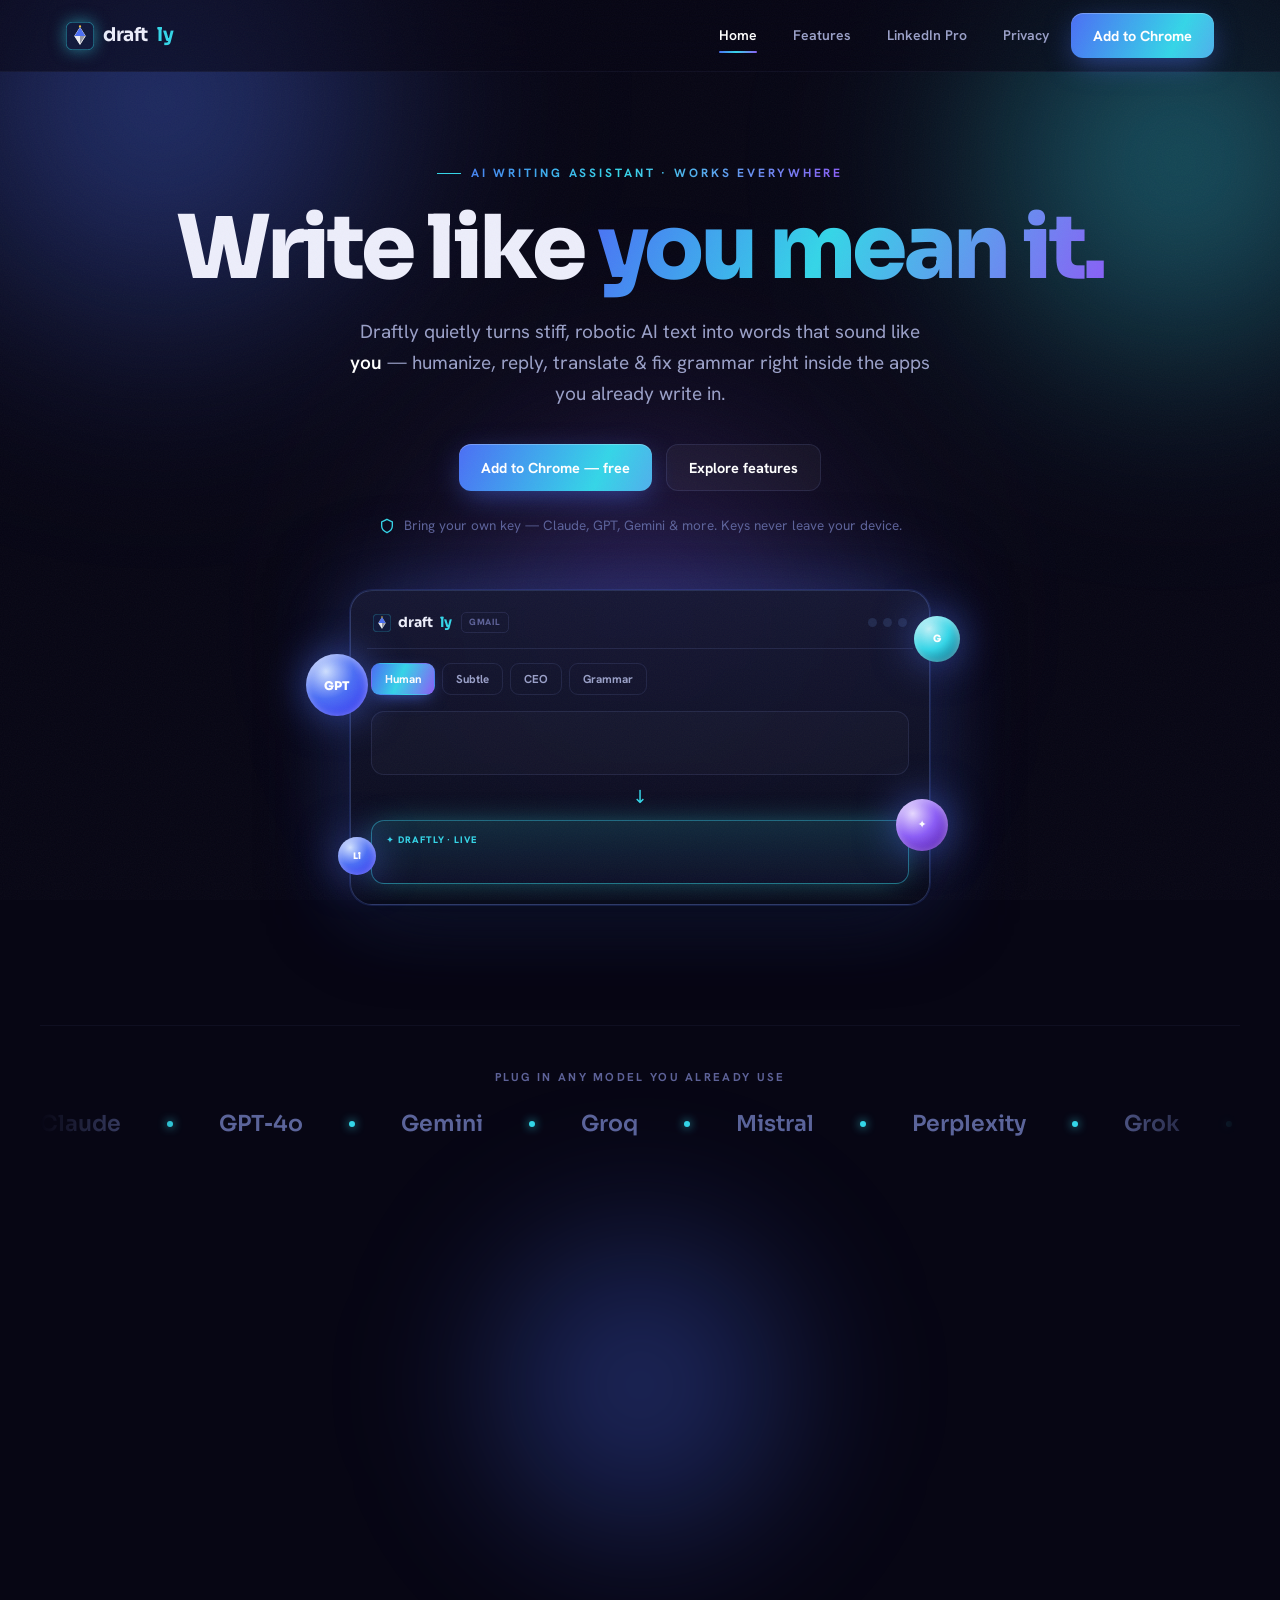
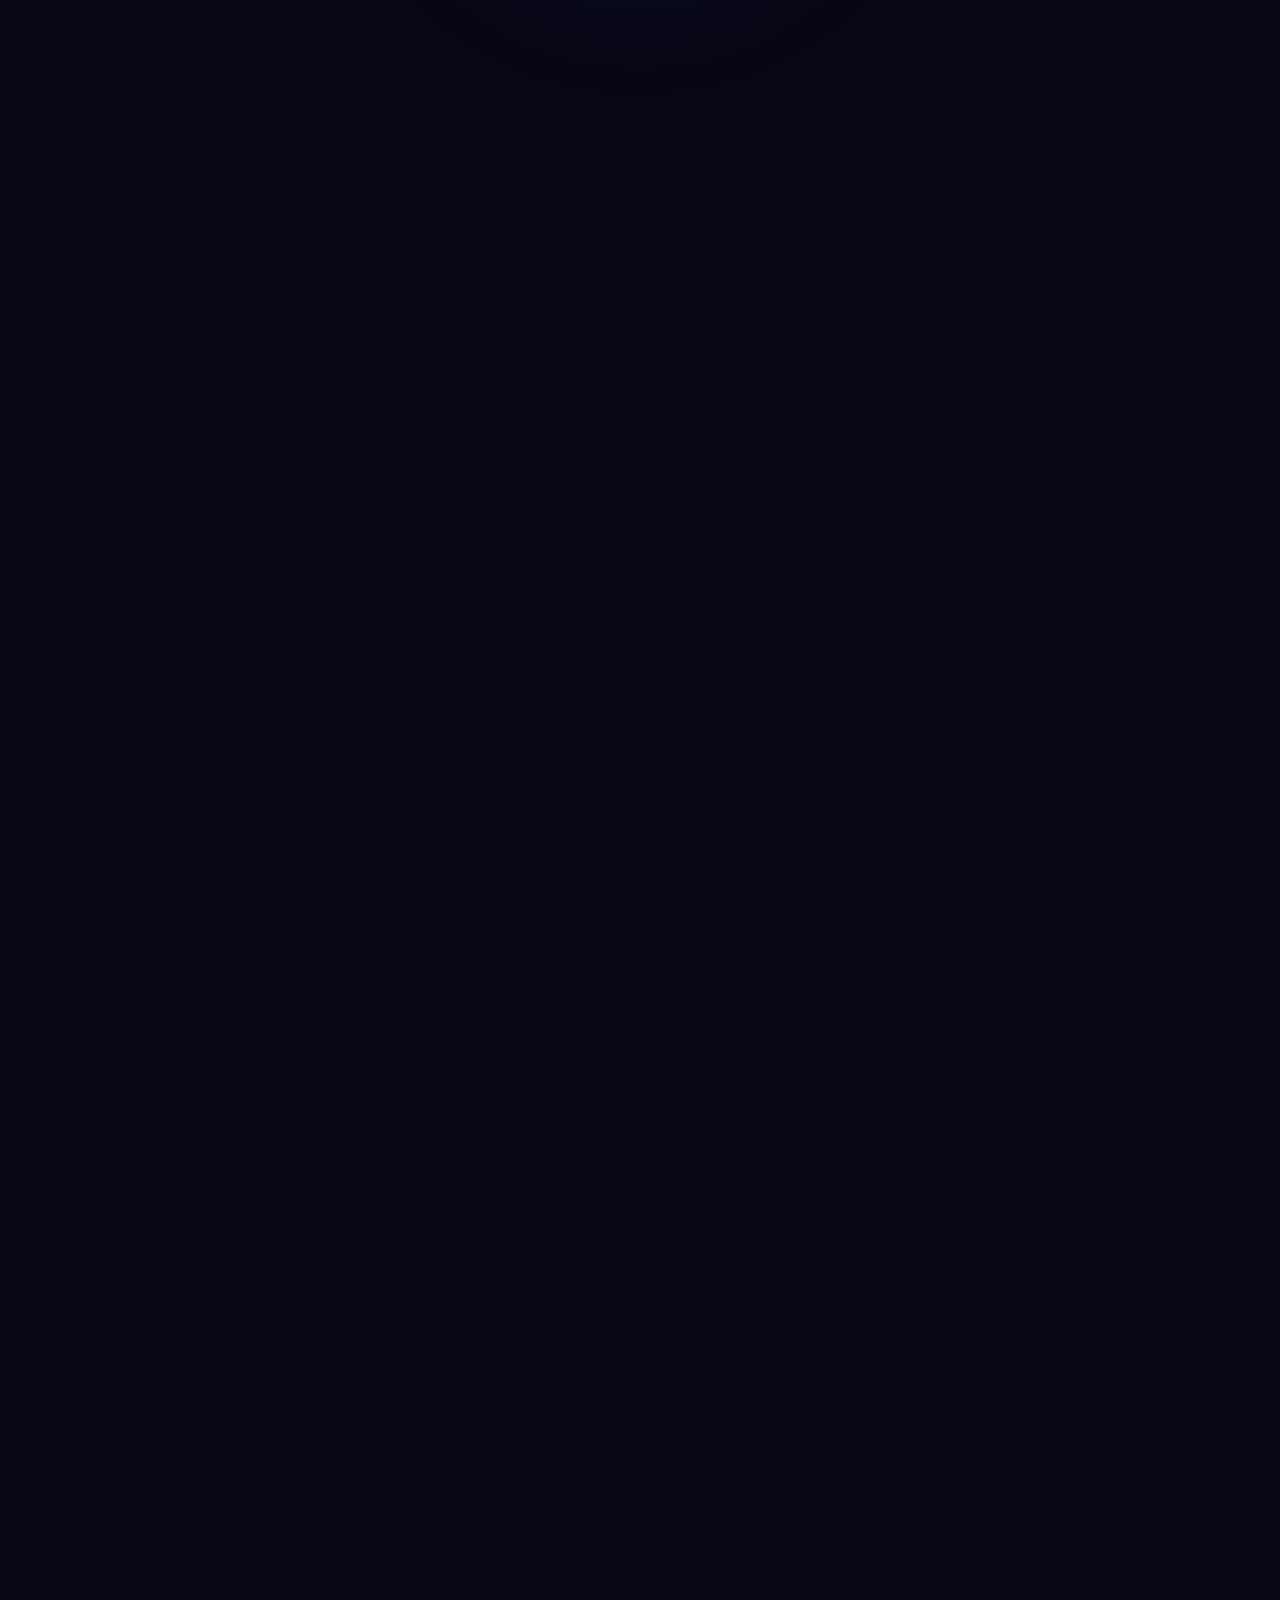
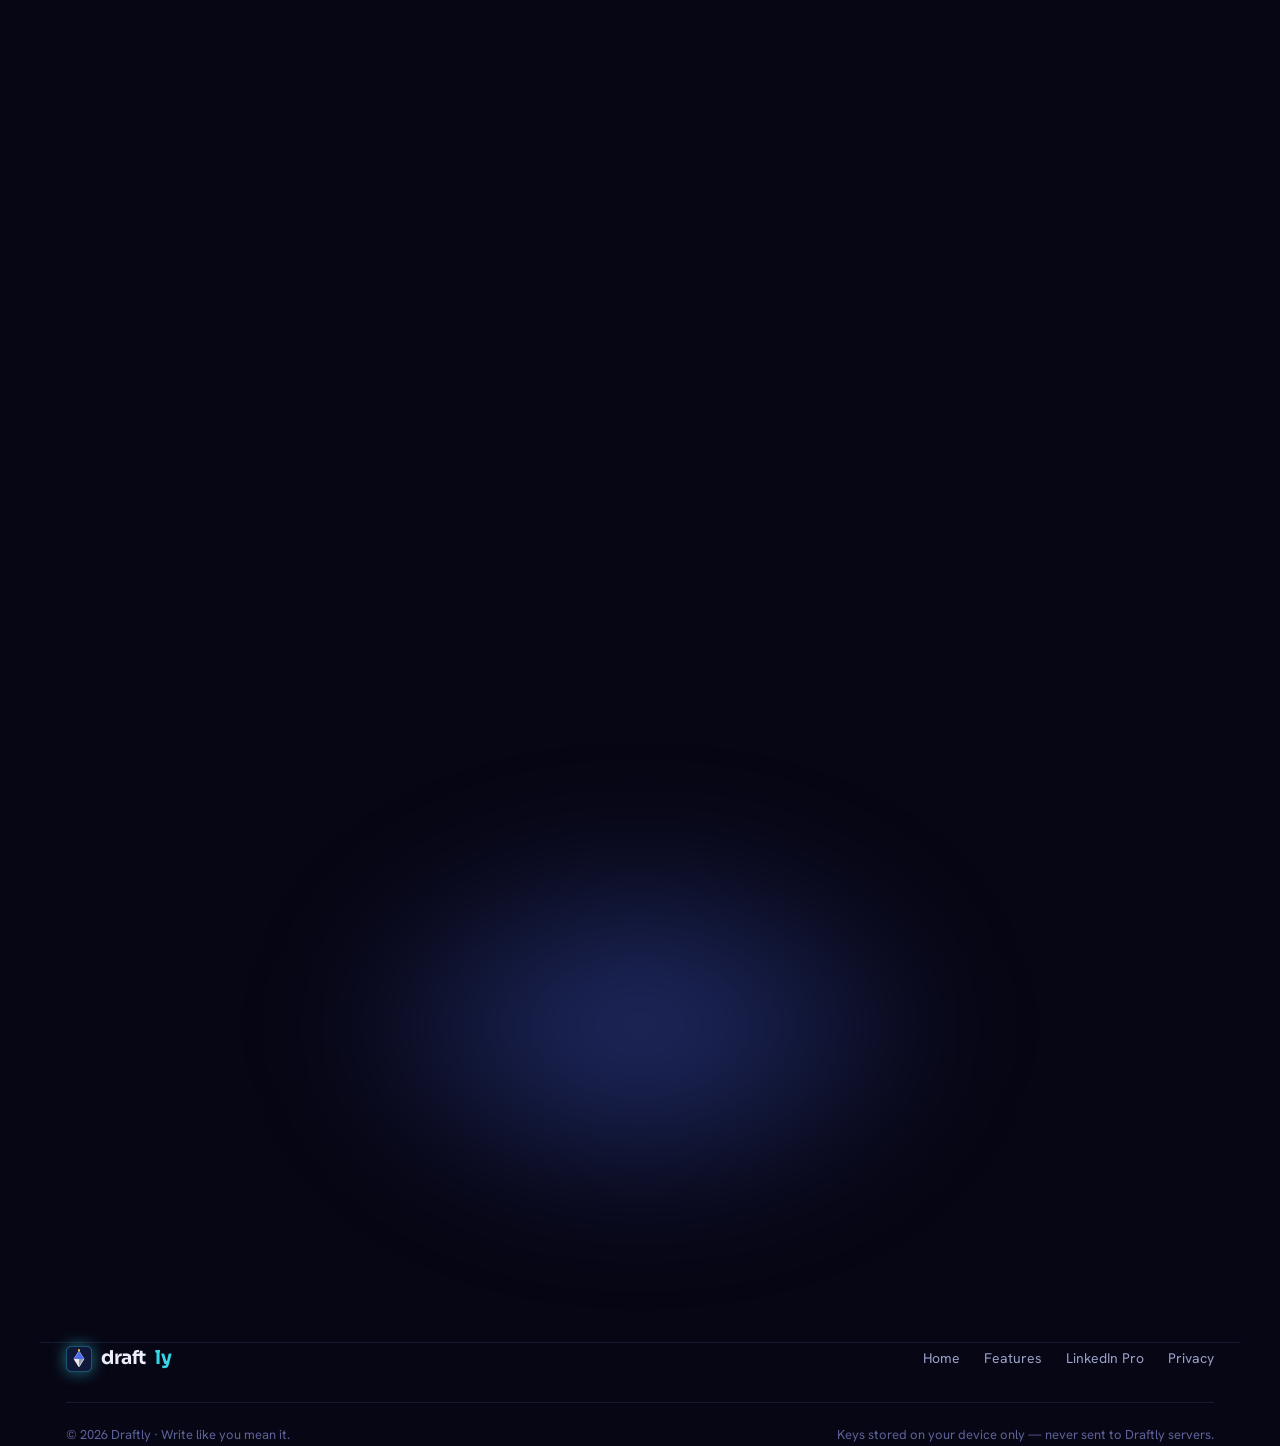
==== commit c5fea6b4: "Animated" ====
--- a/index.html
+++ b/index.html
@@ -7,312 +7,49 @@
 <meta name="description" content="Draftly turns robotic AI text into words that sound like you — humanize, reply, translate & fix grammar inside Gmail, LinkedIn, WhatsApp and everywhere. Bring your own AI key." />
 <link rel="icon" href="assets/draftly_favicon.svg" type="image/svg+xml" />
 <link rel="icon" href="assets/draftly_favicon.ico" sizes="any" />
-<link rel="preconnect" href="https://fonts.googleapis.com" />
-<link rel="preconnect" href="https://fonts.gstatic.com" crossorigin />
-<link href="https://fonts.googleapis.com/css2?family=Sora:wght@400;500;600;700;800&family=Hanken+Grotesk:wght@400;500;600;700&display=swap" rel="stylesheet" />
-<style>
-:root{
-  --bg:#04060e; --bg-2:#070a16;
-  --blue:#4b6ef5; --glow:#5b9dff; --cyan:#7cc5ff; --indigo:#3a52d8;
-  --gold:#f5c542;
-  --text:#eef1fb; --muted:#9aa3c8; --faint:#5a6293; --line:rgba(120,140,255,.12);
-  --maxw:1200px;
-  --display:'Sora',system-ui,sans-serif; --body:'Hanken Grotesk',system-ui,sans-serif;
-}
-*{box-sizing:border-box;margin:0;padding:0}
-html{scroll-behavior:smooth}
-body{font-family:var(--body);background:var(--bg);color:var(--text);line-height:1.6;-webkit-font-smoothing:antialiased;overflow-x:hidden}
-::selection{background:var(--blue);color:#fff}
-a{color:inherit;text-decoration:none}
-svg{display:block}
-
-/* grain + atmosphere */
-body::before{content:"";position:fixed;inset:0;z-index:9999;pointer-events:none;opacity:.035;
-  background-image:url("data:image/svg+xml,%3Csvg xmlns='http://www.w3.org/2000/svg' width='160' height='160'%3E%3Cfilter id='n'%3E%3CfeTurbulence type='fractalNoise' baseFrequency='.85' numOctaves='3'/%3E%3C/filter%3E%3Crect width='100%25' height='100%25' filter='url(%23n)'/%3E%3C/svg%3E")}
-.bloom{position:fixed;border-radius:50%;filter:blur(100px);z-index:0;pointer-events:none;opacity:.6}
-
-.wrap{max-width:var(--maxw);margin:0 auto;padding:0 26px;position:relative;z-index:2}
-section{position:relative;z-index:2}
-.eyebrow{font-family:var(--body);font-size:12px;font-weight:700;letter-spacing:.24em;text-transform:uppercase;
-  color:var(--cyan);display:inline-flex;align-items:center;gap:10px}
-.eyebrow::before{content:"";width:24px;height:1px;background:linear-gradient(90deg,transparent,var(--cyan))}
-
-/* nav */
-header{position:sticky;top:0;z-index:100;backdrop-filter:blur(16px);background:rgba(4,6,14,.6);border-bottom:1px solid var(--line)}
-nav{max-width:var(--maxw);margin:0 auto;padding:14px 26px;display:flex;align-items:center;gap:28px}
-.brand{display:flex;align-items:center;gap:9px;font-family:var(--display);font-weight:700;font-size:19px;letter-spacing:-.02em}
-.brand .ly{color:var(--glow)}
-.brand svg{width:28px;height:28px;flex-shrink:0;filter:drop-shadow(0 0 8px rgba(91,157,255,.5))}
-.nav-links{margin-left:auto;display:flex;align-items:center;gap:28px}
-.nav-links a{font-size:14px;font-weight:500;color:var(--muted);transition:color .2s}
-.nav-links a:hover{color:#fff}
-.btn{font-family:var(--body);font-weight:700;font-size:14.5px;cursor:pointer;border:none;border-radius:12px;
-  padding:11px 22px;display:inline-flex;align-items:center;gap:9px;transition:transform .18s,box-shadow .18s,background .18s;white-space:nowrap}
-.btn-primary{background:linear-gradient(180deg,var(--blue),var(--indigo));color:#fff;
-  box-shadow:0 8px 30px -6px rgba(75,110,245,.7),inset 0 1px 0 rgba(255,255,255,.25)}
-.btn-primary:hover{transform:translateY(-2px);box-shadow:0 16px 44px -6px rgba(91,157,255,.85),inset 0 1px 0 rgba(255,255,255,.25)}
-.btn-ghost{background:rgba(255,255,255,.04);color:#fff;border:1px solid var(--line)}
-.btn-ghost:hover{border-color:rgba(124,197,255,.5);background:rgba(124,197,255,.06)}
-.nav-toggle{display:none}
-
-/* hero */
-.hero{text-align:center;padding:84px 0 70px;position:relative}
-.hero-bloom{position:absolute;top:90px;left:50%;transform:translateX(-50%);width:760px;height:540px;
-  background:radial-gradient(ellipse at center,rgba(75,110,245,.55),rgba(58,82,216,.18) 40%,transparent 70%);
-  filter:blur(50px);z-index:0;pointer-events:none}
-.hero .eyebrow{justify-content:center}
-.hero h1{font-family:var(--display);font-weight:700;font-size:clamp(44px,7vw,86px);line-height:1.02;
-  letter-spacing:-.035em;margin:22px auto 0;max-width:14ch}
-.hero h1 .grad{background:linear-gradient(180deg,#fff,#9fc0ff);-webkit-background-clip:text;background-clip:text;color:transparent}
-.lede{font-size:19px;color:var(--muted);max-width:560px;margin:24px auto 34px;line-height:1.62}
-.lede b{color:#fff;font-weight:600}
-.hero-cta{display:flex;gap:14px;justify-content:center;flex-wrap:wrap}
-.trust{margin-top:24px;font-size:13.5px;color:var(--faint);display:flex;gap:9px;align-items:center;justify-content:center}
-.trust svg{width:16px;height:16px;color:var(--cyan)}
-
-/* hero device mock */
-.stage{position:relative;margin:64px auto 0;max-width:560px;z-index:2}
-.orb{position:absolute;border-radius:50%;z-index:3;
-  background:radial-gradient(circle at 32% 28%,#bcd6ff,var(--blue) 45%,var(--indigo) 80%);
-  box-shadow:0 0 40px rgba(75,110,245,.6),inset 0 2px 8px rgba(255,255,255,.5);
-  display:flex;align-items:center;justify-content:center;font-weight:800;color:#fff;font-family:var(--display)}
-.orb.o1{width:64px;height:64px;left:-46px;top:60px;font-size:13px;animation:float 6s ease-in-out infinite}
-.orb.o2{width:48px;height:48px;right:-34px;top:30px;font-size:10px;animation:float 7s ease-in-out infinite .8s}
-.orb.o3{width:54px;height:54px;right:-20px;bottom:60px;font-size:11px;animation:float 5.5s ease-in-out infinite .4s}
-.orb.o4{width:40px;height:40px;left:-14px;bottom:36px;font-size:9px;animation:float 6.5s ease-in-out infinite 1.1s}
-@keyframes float{0%,100%{transform:translateY(0)}50%{transform:translateY(-16px)}}
-
-.device{position:relative;z-index:2;background:linear-gradient(180deg,rgba(20,26,52,.92),rgba(8,11,26,.96));
-  border:1px solid rgba(124,160,255,.28);border-radius:22px;padding:16px;
-  box-shadow:0 0 0 1px rgba(75,110,245,.18),0 30px 80px -20px rgba(0,0,0,.8),0 0 90px -10px rgba(75,110,245,.5)}
-.dev-head{display:flex;align-items:center;gap:9px;padding:4px 6px 14px;border-bottom:1px solid var(--line)}
-.dev-head .b{display:flex;align-items:center;gap:7px;font-family:var(--display);font-weight:700;font-size:14px}
-.dev-head .b .ly{color:var(--glow)}.dev-head svg{width:18px;height:18px}
-.pbadge{font-size:9px;font-weight:800;letter-spacing:.08em;text-transform:uppercase;color:var(--faint);border:1px solid var(--line);border-radius:5px;padding:2px 7px}
-.pdots{margin-left:auto;display:flex;gap:6px}.pdots i{width:9px;height:9px;border-radius:50%;background:#222a4d}
-.modes{display:flex;gap:7px;padding:14px 4px 12px}
-.mode{font-size:11.5px;font-weight:700;padding:6px 13px;border-radius:9px;border:1px solid var(--line);color:var(--muted)}
-.mode.on{background:linear-gradient(180deg,var(--blue),var(--indigo));color:#fff;border-color:transparent;box-shadow:0 6px 18px -6px rgba(75,110,245,.8)}
-.cmp{padding:4px}
-.cmp-row{padding:12px 14px;border-radius:13px;font-size:13.5px;line-height:1.5;text-align:left}
-.cmp-bad{background:rgba(255,255,255,.025);border:1px solid var(--line);color:var(--faint)}
-.cmp-arrow{display:flex;justify-content:center;color:var(--cyan);font-size:18px;margin:8px 0}
-.cmp-good{background:linear-gradient(180deg,rgba(75,110,245,.16),rgba(75,110,245,.06));border:1px solid rgba(91,157,255,.45);color:#fff;
-  box-shadow:0 0 30px -8px rgba(75,110,245,.6)}
-.cmp-tag{font-size:9.5px;font-weight:800;letter-spacing:.1em;text-transform:uppercase;display:block;margin-bottom:6px}
-.cmp-bad .cmp-tag{color:var(--faint)}.cmp-good .cmp-tag{color:var(--cyan)}
-.dev-apply{margin-top:13px;display:flex;gap:8px}.dev-apply .btn{flex:1;justify-content:center;padding:9px;font-size:12.5px}
-
-/* marquee */
-.providers{padding:46px 0 40px;border-top:1px solid var(--line);margin-top:70px}
-.prov-label{text-align:center;font-size:11.5px;font-weight:700;letter-spacing:.2em;text-transform:uppercase;color:var(--faint);margin-bottom:22px}
-.marquee{overflow:hidden;-webkit-mask-image:linear-gradient(90deg,transparent,#000 12%,#000 88%,transparent);mask-image:linear-gradient(90deg,transparent,#000 12%,#000 88%,transparent)}
-.mq-track{display:flex;gap:46px;width:max-content;animation:scroll 30s linear infinite}
-.marquee:hover .mq-track{animation-play-state:paused}
-.mq-track span{font-family:var(--display);font-size:22px;font-weight:600;color:#5b649a;white-space:nowrap;display:flex;align-items:center;gap:46px}
-.mq-track span::after{content:"";width:6px;height:6px;border-radius:50%;background:var(--blue);box-shadow:0 0 10px var(--glow)}
-@keyframes scroll{to{transform:translateX(-50%)}}
-
-/* split words */
-.sec{padding:120px 0}
-.split{display:grid;grid-template-columns:1fr auto 1fr;align-items:center;gap:30px;position:relative}
-.split-bloom{position:absolute;top:50%;left:50%;transform:translate(-50%,-50%);width:480px;height:480px;
-  background:radial-gradient(circle,rgba(75,110,245,.4),transparent 65%);filter:blur(60px);z-index:0}
-.split .w{font-family:var(--display);font-weight:700;font-size:clamp(40px,7vw,92px);letter-spacing:-.04em;line-height:1;z-index:2}
-.split .w.l{text-align:right;background:linear-gradient(90deg,#9fc0ff,#fff);-webkit-background-clip:text;background-clip:text;color:transparent}
-.split .w.r{text-align:left;background:linear-gradient(90deg,#fff,#9fc0ff);-webkit-background-clip:text;background-clip:text;color:transparent}
-.split .w span{display:block;color:var(--faint);font-size:.32em;font-family:var(--body);font-weight:600;letter-spacing:0;margin-top:10px}
-.mini-device{position:relative;z-index:2;width:230px;background:linear-gradient(180deg,rgba(20,26,52,.95),rgba(8,11,26,.98));
-  border:1px solid rgba(124,160,255,.3);border-radius:26px;padding:12px;
-  box-shadow:0 0 70px -10px rgba(75,110,245,.7),0 30px 60px -20px rgba(0,0,0,.8)}
-.md-bubble{padding:9px 12px;border-radius:12px;font-size:12px;margin-bottom:7px;line-height:1.4}
-.md-them{background:rgba(255,255,255,.05);color:var(--muted)}
-.md-you{background:linear-gradient(180deg,var(--blue),var(--indigo));color:#fff;margin-left:24px}
-.md-label{font-size:8.5px;font-weight:800;letter-spacing:.1em;text-transform:uppercase;color:var(--cyan);margin:6px 0 8px;display:block}
-
-/* section head */
-.shead{max-width:680px;margin:0 auto 60px;text-align:center}
-.shead h2{font-family:var(--display);font-weight:700;font-size:clamp(32px,4.6vw,54px);line-height:1.05;letter-spacing:-.03em;margin:16px 0 0}
-.shead h2 .grad{background:linear-gradient(90deg,#fff,#7cc5ff);-webkit-background-clip:text;background-clip:text;color:transparent}
-.shead p{color:var(--muted);font-size:17.5px;margin-top:18px}
-
-/* feature cards */
-.cards{display:grid;grid-template-columns:repeat(3,1fr);gap:18px}
-.card{position:relative;background:linear-gradient(180deg,rgba(255,255,255,.045),rgba(255,255,255,.01));
-  border:1px solid var(--line);border-radius:20px;padding:28px;overflow:hidden;transition:transform .3s,border-color .3s}
-.card:hover{transform:translateY(-6px);border-color:rgba(91,157,255,.5)}
-.card::before{content:"";position:absolute;top:-1px;left:24px;right:24px;height:1px;background:linear-gradient(90deg,transparent,rgba(124,197,255,.7),transparent);opacity:0;transition:opacity .3s}
-.card:hover::before{opacity:1}
-.card::after{content:"";position:absolute;inset:0;background:radial-gradient(420px circle at var(--mx,50%) var(--my,0%),rgba(75,110,245,.12),transparent 60%);opacity:0;transition:opacity .3s}
-.card:hover::after{opacity:1}
-.card .ic{width:54px;height:54px;border-radius:15px;display:flex;align-items:center;justify-content:center;font-size:24px;margin-bottom:18px;
-  background:radial-gradient(circle at 35% 30%,rgba(124,197,255,.5),rgba(75,110,245,.25));
-  border:1px solid rgba(124,197,255,.4);box-shadow:0 0 30px -6px rgba(75,110,245,.7),inset 0 1px 6px rgba(255,255,255,.3)}
-.card h3{font-family:var(--display);font-size:22px;font-weight:600;letter-spacing:-.01em;margin-bottom:9px}
-.card p{color:var(--muted);font-size:15px}
-.card .new{position:absolute;top:20px;right:20px;font-size:10px;font-weight:800;letter-spacing:.1em;
-  background:linear-gradient(180deg,var(--gold),#d9a417);color:#1b1f3b;padding:3px 9px;border-radius:20px}
-.card.span2{grid-column:span 2;display:flex;gap:26px;align-items:center}
-.card.span2 .ic{flex-shrink:0}
-
-/* globe */
-.globe-sec{text-align:center;position:relative;padding:120px 0}
-.globe-wrap{position:relative;width:380px;height:380px;margin:48px auto 0}
-.globe{position:absolute;inset:0;border-radius:50%;
-  background:
-    radial-gradient(circle at 50% 38%,rgba(124,197,255,.35),transparent 55%),
-    radial-gradient(circle at 50% 50%,#0c1430,#05060e 72%);
-  box-shadow:inset -20px -28px 60px rgba(0,0,0,.85),inset 18px 18px 50px rgba(75,110,245,.25),0 0 90px -10px rgba(75,110,245,.6);
-  overflow:hidden}
-.globe::before{content:"";position:absolute;inset:0;border-radius:50%;
-  background-image:radial-gradient(rgba(124,197,255,.55) 1.1px,transparent 1.2px);
-  background-size:15px 15px;
-  -webkit-mask-image:radial-gradient(circle at 50% 45%,#000 52%,transparent 72%);
-  mask-image:radial-gradient(circle at 50% 45%,#000 52%,transparent 72%);
-  animation:spin 26s linear infinite;opacity:.9}
-.globe::after{content:"";position:absolute;inset:0;border-radius:50%;
-  background:linear-gradient(120deg,transparent 40%,rgba(124,197,255,.12) 50%,transparent 60%)}
-@keyframes spin{to{transform:rotate(360deg)}}
-.g-ring{position:absolute;inset:-14px;border-radius:50%;border:1px solid rgba(124,160,255,.18)}
-.g-chip{position:absolute;z-index:4;display:flex;align-items:center;gap:7px;padding:7px 12px 7px 8px;
-  background:rgba(12,18,40,.86);border:1px solid rgba(124,160,255,.3);border-radius:30px;font-size:12px;font-weight:600;color:#fff;
-  box-shadow:0 10px 30px -10px rgba(0,0,0,.8),0 0 24px -8px rgba(75,110,245,.6);backdrop-filter:blur(6px)}
-.g-chip .e{font-size:15px}
-.g-chip.c1{top:24px;left:-58px;animation:float 6s ease-in-out infinite}
-.g-chip.c2{top:90px;right:-66px;animation:float 7s ease-in-out infinite .6s}
-.g-chip.c3{bottom:74px;left:-44px;animation:float 6.4s ease-in-out infinite 1s}
-.g-chip.c4{bottom:18px;right:-40px;animation:float 5.8s ease-in-out infinite .3s}
-.globe-stat{margin-top:54px}
-.globe-stat .num{font-family:var(--display);font-size:clamp(56px,10vw,120px);font-weight:800;line-height:1;letter-spacing:-.04em;
-  background:linear-gradient(180deg,#fff,#5b9dff);-webkit-background-clip:text;background-clip:text;color:transparent}
-.globe-stat .cap{color:var(--muted);font-size:17px;margin-top:10px;max-width:440px;margin-left:auto;margin-right:auto}
-
-/* before/after */
-.flip{display:grid;grid-template-columns:1fr auto 1fr;gap:22px;align-items:stretch;max-width:960px;margin:0 auto}
-.flip-card{border-radius:20px;padding:30px;position:relative}
-.flip-card.bad{background:rgba(255,255,255,.025);border:1px solid var(--line)}
-.flip-card.good{background:linear-gradient(180deg,rgba(75,110,245,.12),rgba(75,110,245,.03));border:1px solid rgba(91,157,255,.4);
-  box-shadow:0 0 50px -12px rgba(75,110,245,.5)}
-.flip-card .tag{font-size:11px;font-weight:800;letter-spacing:.14em;text-transform:uppercase;display:flex;align-items:center;gap:8px;margin-bottom:18px}
-.flip-card.bad .tag{color:var(--faint)}.flip-card.good .tag{color:var(--cyan)}
-.flip-card .pill{font-size:9px;padding:2px 8px;border-radius:20px;letter-spacing:.06em}
-.flip-card.bad .pill{background:rgba(154,163,200,.12);color:var(--muted)}
-.flip-card.good .pill{background:rgba(124,197,255,.15);color:var(--cyan)}
-.flip-card p{font-size:17px;line-height:1.65}
-.flip-card.bad p{color:#787fa8;font-style:italic}.flip-card.good p{color:#fff}
-.flip-mid{display:flex;align-items:center;justify-content:center}
-.flip-mid div{width:48px;height:48px;border-radius:50%;background:linear-gradient(180deg,var(--blue),var(--indigo));display:flex;align-items:center;justify-content:center;color:#fff;font-size:22px;box-shadow:0 0 30px -6px rgba(75,110,245,.9)}
-
-/* privacy */
-.privacy{background:linear-gradient(180deg,rgba(255,255,255,.04),rgba(255,255,255,.01));border:1px solid var(--line);border-radius:26px;padding:54px;
-  display:grid;grid-template-columns:1.1fr 1fr;gap:40px;align-items:center;position:relative;overflow:hidden}
-.privacy .pb{position:absolute;right:-80px;top:-80px;width:300px;height:300px;background:radial-gradient(circle,rgba(75,110,245,.3),transparent 65%);filter:blur(50px)}
-.privacy h2{font-family:var(--display);font-size:clamp(30px,4vw,46px);font-weight:700;line-height:1.05;letter-spacing:-.03em}
-.privacy h2 .grad{background:linear-gradient(90deg,#fff,#7cc5ff);-webkit-background-clip:text;background-clip:text;color:transparent}
-.privacy ul{list-style:none;display:flex;flex-direction:column;gap:16px;position:relative;z-index:2}
-.privacy li{display:flex;gap:13px;font-size:15.5px;color:var(--muted)}
-.privacy li svg{width:22px;height:22px;color:var(--cyan);flex-shrink:0;margin-top:1px}
-.privacy li b{color:#fff;font-weight:600}
-
-/* final */
-.final{text-align:center;padding:130px 0;position:relative}
-.final-bloom{position:absolute;top:50%;left:50%;transform:translate(-50%,-50%);width:700px;height:420px;
-  background:radial-gradient(ellipse,rgba(75,110,245,.4),transparent 65%);filter:blur(60px);z-index:0}
-.final h2{font-family:var(--display);font-weight:800;font-size:clamp(40px,6vw,80px);line-height:1.02;letter-spacing:-.035em;position:relative;z-index:2}
-.final h2 .grad{background:linear-gradient(180deg,#fff,#5b9dff);-webkit-background-clip:text;background-clip:text;color:transparent}
-.final p{color:var(--muted);font-size:18px;margin:22px auto 36px;max-width:480px;position:relative;z-index:2}
-.final .btn{position:relative;z-index:2}
-
-/* footer */
-footer{border-top:1px solid var(--line);padding:46px 0 40px}
-.foot{display:flex;justify-content:space-between;align-items:center;gap:30px;flex-wrap:wrap}
-.foot-links{display:flex;gap:26px;font-size:14px;color:var(--muted)}
-.foot-links a:hover{color:#fff}
-.foot-copy{width:100%;margin-top:28px;padding-top:22px;border-top:1px solid var(--line);display:flex;justify-content:space-between;gap:16px;flex-wrap:wrap;font-size:13px;color:var(--faint)}
-
-/* reveal */
-.reveal{opacity:0;transform:translateY(28px);transition:opacity .8s cubic-bezier(.2,.7,.2,1),transform .8s cubic-bezier(.2,.7,.2,1)}
-.reveal.in{opacity:1;transform:none}
-.reveal[data-d="1"]{transition-delay:.08s}.reveal[data-d="2"]{transition-delay:.16s}
-.reveal[data-d="3"]{transition-delay:.24s}.reveal[data-d="4"]{transition-delay:.32s}
-
-@media(max-width:900px){
-  .cards{grid-template-columns:1fr 1fr}.card.span2{grid-column:span 2}
-  .privacy{grid-template-columns:1fr;padding:38px}
-  .split{gap:14px}.mini-device{width:170px}
-}
-@media(max-width:680px){
-  .nav-links{position:fixed;inset:62px 0 auto 0;background:var(--bg-2);flex-direction:column;gap:0;padding:8px 0;border-bottom:1px solid var(--line);transform:translateY(-130%);transition:transform .3s;align-items:stretch}
-  .nav-links.open{transform:none}.nav-links a{padding:13px 26px}.nav-links .btn{margin:10px 26px}
-  .nav-toggle{display:flex;margin-left:auto;background:rgba(255,255,255,.05);border:1px solid var(--line);border-radius:9px;width:40px;height:38px;align-items:center;justify-content:center;cursor:pointer;color:#fff;font-size:18px}
-  .cards{grid-template-columns:1fr}.card.span2{grid-column:span 1;flex-direction:column;align-items:flex-start}
-  .flip{grid-template-columns:1fr}.flip-mid div{transform:rotate(90deg)}
-  .split{grid-template-columns:1fr}.split .w.l,.split .w.r{text-align:center}.mini-device{margin:0 auto}
-  .foot{flex-direction:column;align-items:flex-start}.sec,.globe-sec{padding:74px 0}
-  .g-chip.c1{left:-20px}.g-chip.c2{right:-24px}.g-chip.c3{left:-12px}.g-chip.c4{right:-12px}
-}
-</style>
+<link rel="stylesheet" href="style.css" />
 </head>
 <body>
-<div class="bloom" style="width:520px;height:520px;background:rgba(75,110,245,.18);top:-160px;right:-120px"></div>
-<div class="bloom" style="width:440px;height:440px;background:rgba(124,197,255,.08);top:1400px;left:-180px"></div>
-
-<svg width="0" height="0" style="position:absolute">
-  <symbol id="nib" viewBox="0 0 200 200">
-    <rect x="2" y="2" width="196" height="196" rx="42" fill="#10183a" stroke="#4B6EF5" stroke-width="3"/>
-    <polygon points="100,40 138,100 100,160 62,100" fill="none" stroke="#fff" stroke-width="6"/>
-    <polygon points="100,40 138,100 100,100 62,100" fill="#4B6EF5"/>
-    <polygon points="62,100 100,100 100,160" fill="#fff" opacity=".92"/>
-    <polygon points="100,100 138,100 100,160" fill="#fff" opacity=".55"/>
-    <circle cx="100" cy="32" r="8" fill="#F5C542"/>
-  </symbol>
-</svg>
+<div class="aurora"><i class="a1"></i><i class="a2"></i><i class="a3"></i></div>
+<svg width="0" height="0" style="position:absolute"><symbol id="nib" viewBox="0 0 200 200"><rect x="2" y="2" width="196" height="196" rx="42" fill="#10183a" stroke="#34d6e8" stroke-width="3"/><polygon points="100,40 138,100 100,160 62,100" fill="none" stroke="#fff" stroke-width="6"/><polygon points="100,40 138,100 100,100 62,100" fill="#4B6EF5"/><polygon points="62,100 100,100 100,160" fill="#fff" opacity=".92"/><polygon points="100,100 138,100 100,160" fill="#fff" opacity=".55"/><circle cx="100" cy="32" r="8" fill="#F5C542"/></symbol></svg>
 
 <header>
   <nav>
-    <a class="brand" href="#top"><svg><use href="#nib"/></svg>draft<span class="ly">ly</span></a>
-    <button class="nav-toggle" aria-label="Menu" onclick="document.getElementById('nl').classList.toggle('open')">☰</button>
+    <a class="brand" href="index.html"><svg><use href="#nib"/></svg>draft<span class="ly">ly</span></a>
+    <button class="nav-toggle" aria-label="Menu" onclick="toggleNav()">☰</button>
     <div class="nav-links" id="nl">
-      <a href="#features">Features</a>
-      <a href="#everywhere">Everywhere</a>
-      <a href="#how">How it works</a>
-      <a href="#privacy">Privacy</a>
+      <a class="lnk active" href="index.html">Home</a>
+      <a class="lnk" href="features.html">Features</a>
+      <a class="lnk" href="linkedin.html">LinkedIn Pro</a>
+      <a class="lnk" href="privacy.html">Privacy</a>
       <a class="btn btn-primary" href="#get">Add to Chrome</a>
     </div>
   </nav>
 </header>
 
-<main id="top">
+<main>
   <!-- HERO -->
   <section class="wrap hero">
-    <div class="hero-bloom"></div>
     <span class="eyebrow reveal in">AI writing assistant · works everywhere</span>
-    <h1 class="reveal in" data-d="1">Write like<br><span class="grad">you mean it.</span></h1>
+    <h1 class="reveal in" data-d="1">Write like <span class="grad-aur">you mean it.</span></h1>
     <p class="lede reveal in" data-d="2">Draftly quietly turns stiff, robotic AI text into words that sound like <b>you</b> — humanize, reply, translate &amp; fix grammar right inside the apps you already write in.</p>
     <div class="hero-cta reveal in" data-d="3">
       <a class="btn btn-primary" href="#get">Add to Chrome — free</a>
-      <a class="btn btn-ghost" href="#how">See how it works</a>
+      <a class="btn btn-ghost" href="features.html">Explore features</a>
     </div>
-    <div class="trust reveal in" data-d="4">
-      <svg viewBox="0 0 24 24" fill="none" stroke="currentColor" stroke-width="2"><path d="M12 2l8 4v6c0 5-3.5 8-8 10-4.5-2-8-5-8-10V6z"/></svg>
-      Bring your own key — Claude, GPT, Gemini &amp; more. Keys never leave your device.
-    </div>
+    <div class="trust reveal in" data-d="4"><svg viewBox="0 0 24 24" fill="none" stroke="currentColor" stroke-width="2"><path d="M12 2l8 4v6c0 5-3.5 8-8 10-4.5-2-8-5-8-10V6z"/></svg> Bring your own key — Claude, GPT, Gemini &amp; more. Keys never leave your device.</div>
 
+    <!-- live rewrite demo -->
     <div class="stage reveal in" data-d="2">
       <div class="orb o1">GPT</div><div class="orb o2">G</div><div class="orb o3">✦</div><div class="orb o4">Ll</div>
       <div class="device">
-        <div class="dev-head">
-          <span class="b"><svg><use href="#nib"/></svg>draft<span class="ly">ly</span></span>
-          <span class="pbadge">Gmail</span>
-          <span class="pdots"><i></i><i></i><i></i></span>
+        <div class="dev-head"><span class="b"><svg><use href="#nib"/></svg>draft<span class="ly">ly</span></span><span class="pbadge">Gmail</span><span class="pdots"><i></i><i></i><i></i></span></div>
+        <div class="modes"><span class="mode on">Human</span><span class="mode">Subtle</span><span class="mode">CEO</span><span class="mode">Grammar</span></div>
+        <div class="demo-cmp">
+          <div class="demo-row demo-bad" id="demo-bad"></div>
+          <div class="demo-arrow">↓</div>
+          <div class="demo-row demo-good"><span class="demo-tag">✦ Draftly · live</span><span id="demo-good"></span></div>
         </div>
-        <div class="modes"><span class="mode on">Human</span><span class="mode">Subtle</span><span class="mode">CEO</span><span class="mode">Grammar</span></div>
-        <div class="cmp">
-          <div class="cmp-row cmp-bad"><span class="cmp-tag">Your draft</span>I am writing to express my sincere gratitude for the opportunity and look forward to the possibility of collaborating.</div>
-          <div class="cmp-arrow">↓</div>
-          <div class="cmp-row cmp-good"><span class="cmp-tag">✦ Draftly</span>Thanks so much for this — I'd genuinely love to work together. Let's make it happen.</div>
-        </div>
-        <div class="dev-apply"><span class="btn btn-primary">Apply</span><span class="btn btn-ghost">Regenerate</span></div>
       </div>
     </div>
   </section>
@@ -320,105 +57,61 @@
   <!-- PROVIDERS -->
   <section class="wrap providers">
     <div class="prov-label">Plug in any model you already use</div>
-    <div class="marquee"><div class="mq-track" id="mq">
-      <span>Claude</span><span>GPT‑4o</span><span>Gemini</span><span>Groq</span><span>Mistral</span><span>Perplexity</span><span>Grok</span><span>DeepSeek</span><span>Cohere</span><span>Llama</span><span>Ollama</span>
-    </div></div>
+    <div class="marquee"><div class="mq-track" id="mq"><span>Claude</span><span>GPT‑4o</span><span>Gemini</span><span>Groq</span><span>Mistral</span><span>Perplexity</span><span>Grok</span><span>DeepSeek</span><span>Cohere</span><span>Llama</span><span>Ollama</span></div></div>
   </section>
 
-  <!-- SPLIT WORDS -->
+  <!-- SPLIT -->
   <section class="wrap sec">
     <div class="split">
       <div class="split-bloom"></div>
-      <div class="w l reveal" data-d="1">Robotic.<span>before</span></div>
+      <div class="w l reveal" data-d="1">Robotic.<small>before</small></div>
       <div class="mini-device reveal" data-d="2">
         <span class="md-label">Conversation</span>
         <div class="md-bubble md-them">Can we move the call to Thursday?</div>
         <div class="md-bubble md-you">Thursday works great — I'll send a new invite. Talk soon!</div>
         <div class="md-bubble md-them">Perfect, thank you 🙏</div>
       </div>
-      <div class="w r reveal" data-d="3">Human.<span>after</span></div>
+      <div class="w r reveal" data-d="3">Human.<small>after</small></div>
     </div>
   </section>
 
-  <!-- FEATURES -->
+  <!-- FEATURES TEASER -->
   <section class="wrap sec" id="features">
-    <div class="shead reveal">
-      <span class="eyebrow" style="justify-content:center">One panel, every move</span>
-      <h2>Everything you need to <span class="grad">sound human</span></h2>
-      <p>A single floating panel follows you across the web. Pick a mode, click once, edit if you like, apply.</p>
-    </div>
+    <div class="shead reveal"><span class="eyebrow">One panel, every move</span><h2>Everything you need to <span class="grad">sound human</span></h2><p>A single floating panel follows you across the web. Pick a mode, click once, edit if you like, apply.</p></div>
     <div class="cards">
       <div class="card reveal" data-d="1"><div class="ic">✍️</div><h3>Humanize</h3><p>Strip the robotic polish, keep the point. Subtle, Human or CEO — your call.</p></div>
       <div class="card reveal" data-d="2"><div class="ic">↩️</div><h3>Reply</h3><p>Reads the whole conversation thread and drafts a reply that actually fits it.</p></div>
       <div class="card reveal" data-d="3"><div class="ic">🌐</div><h3>Translate</h3><p>Say it in any language and have it read naturally — not like a dictionary.</p></div>
-      <div class="card span2 reveal" data-d="1"><div class="ic">💼</div><div><h3>LinkedIn Pro</h3><p>Sharp post comments by tone, and connection-request notes tuned to get accepted — pulled from the profile, under 200 characters, no placeholders.</p></div><span class="new">NEW</span></div>
-      <div class="card reveal" data-d="2"><div class="ic">🔍</div><h3>Grammar</h3><p>Grammarly‑style inline checks that catch the slips without flattening your voice.</p></div>
+    </div>
+    <div style="text-align:center;margin-top:34px" class="reveal"><a class="btn btn-ghost" href="features.html">See all features →</a></div>
+  </section>
+
+  <!-- LINKEDIN TEASER -->
+  <section class="wrap sec">
+    <div class="card span2 reveal" style="background:linear-gradient(120deg,rgba(75,110,245,.12),rgba(52,214,232,.05));border-color:rgba(52,214,232,.35)">
+      <div class="ic" style="width:64px;height:64px;font-size:30px">💼</div>
+      <div>
+        <span class="new" style="position:static;display:inline-block;margin-bottom:8px">NEW · LinkedIn Pro</span>
+        <h3 style="font-size:26px">Comments &amp; connection notes that get accepted</h3>
+        <p style="margin-bottom:14px">Generate sharp post comments by tone, and personalised invitation notes pulled straight from the profile — under 200 characters, no placeholders. Right inside LinkedIn.</p>
+        <a class="btn btn-primary" href="linkedin.html">See LinkedIn Pro in action →</a>
+      </div>
     </div>
   </section>
 
-  <!-- GLOBE / EVERYWHERE -->
+  <!-- GLOBE -->
   <section class="wrap globe-sec" id="everywhere">
-    <span class="eyebrow reveal" style="justify-content:center">No copy‑paste, ever</span>
-    <h2 class="reveal" data-d="1" style="font-family:var(--display);font-weight:700;font-size:clamp(32px,4.6vw,54px);letter-spacing:-.03em;margin-top:16px">Right where you <span style="background:linear-gradient(90deg,#fff,#7cc5ff);-webkit-background-clip:text;background-clip:text;color:transparent">already write</span></h2>
-    <div class="globe-wrap reveal" data-d="2">
-      <div class="g-ring"></div>
-      <div class="globe"></div>
-      <div class="g-chip c1"><span class="e">✉️</span> Gmail</div>
-      <div class="g-chip c2"><span class="e">💼</span> LinkedIn</div>
-      <div class="g-chip c3"><span class="e">💬</span> WhatsApp</div>
-      <div class="g-chip c4"><span class="e">🌍</span> Any site</div>
-    </div>
-    <div class="globe-stat reveal" data-d="2">
-      <div class="num">Everywhere</div>
-      <div class="cap">Gmail, LinkedIn, WhatsApp, Meta Business — and every other text box on the web. Open a tab and the panel is just there.</div>
-    </div>
-  </section>
-
-  <!-- BEFORE/AFTER -->
-  <section class="wrap sec" id="why">
-    <div class="shead reveal">
-      <span class="eyebrow" style="justify-content:center">The tell</span>
-      <h2>Everyone can <span class="grad">smell</span> AI writing.</h2>
-      <p>Perfect grammar. Zero pulse. Draftly keeps the meaning and gives it back a heartbeat.</p>
-    </div>
-    <div class="flip reveal" data-d="1">
-      <div class="flip-card bad"><div class="tag"><span class="pill">Before</span> Raw AI</div><p>"I hope this message finds you well. I am reaching out to kindly inquire whether you might have availability to discuss a potential synergy at your earliest convenience."</p></div>
-      <div class="flip-mid"><div>→</div></div>
-      <div class="flip-card good"><div class="tag"><span class="pill">After</span> Draftly</div><p>"Hey — quick one: any chance you're free this week to chat? I think there's something here worth exploring."</p></div>
-    </div>
-  </section>
-
-  <!-- HOW -->
-  <section class="wrap sec" id="how">
-    <div class="shead reveal"><span class="eyebrow" style="justify-content:center">Sixty‑second setup</span><h2>How it <span class="grad">works</span></h2></div>
-    <div class="cards">
-      <div class="card reveal" data-d="1"><div class="ic" style="font-family:var(--display);font-weight:800;font-size:20px">1</div><h3>Add your model</h3><p>Paste an API key from any provider — or run a local model free with Ollama. Stored only on your device.</p></div>
-      <div class="card reveal" data-d="2"><div class="ic" style="font-family:var(--display);font-weight:800;font-size:20px">2</div><h3>Open any site</h3><p>Gmail, LinkedIn, WhatsApp or anywhere you type. The ✦ Draftly panel appears automatically.</p></div>
-      <div class="card reveal" data-d="3"><div class="ic" style="font-family:var(--display);font-weight:800;font-size:20px">3</div><h3>Click, tweak, apply</h3><p>Choose a mode, generate, edit the preview if you want, then drop it straight into the box.</p></div>
-    </div>
-  </section>
-
-  <!-- PRIVACY -->
-  <section class="wrap sec" id="privacy">
-    <div class="privacy reveal">
-      <div class="pb"></div>
-      <div>
-        <span class="eyebrow">Privacy by design</span>
-        <h2 style="margin-top:16px">Your keys.<br>Your device.<br><span class="grad">Full stop.</span></h2>
-      </div>
-      <ul>
-        <li><svg viewBox="0 0 24 24" fill="none" stroke="currentColor" stroke-width="2"><path d="M20 6L9 17l-5-5"/></svg><span><b>Keys stay local.</b> API keys are stored on your machine and sent only to your chosen provider.</span></li>
-        <li><svg viewBox="0 0 24 24" fill="none" stroke="currentColor" stroke-width="2"><path d="M20 6L9 17l-5-5"/></svg><span><b>No Draftly servers.</b> Nothing routes through us — there's no middleman to trust.</span></li>
-        <li><svg viewBox="0 0 24 24" fill="none" stroke="currentColor" stroke-width="2"><path d="M20 6L9 17l-5-5"/></svg><span><b>You own the model.</b> Use what you already pay for, or go fully local for free.</span></li>
-      </ul>
-    </div>
+    <span class="eyebrow reveal">No copy‑paste, ever</span>
+    <h2 class="reveal" data-d="1" style="font-family:var(--display);font-weight:800;font-size:clamp(32px,4.8vw,56px);letter-spacing:-.03em;margin-top:16px">Right where you <span class="grad">already write</span></h2>
+    <div class="globe-wrap reveal" data-d="2"><div class="g-ring"></div><div class="globe"></div><div class="g-chip c1"><span class="e">✉️</span> Gmail</div><div class="g-chip c2"><span class="e">💼</span> LinkedIn</div><div class="g-chip c3"><span class="e">💬</span> WhatsApp</div><div class="g-chip c4"><span class="e">🌍</span> Any site</div></div>
+    <div class="globe-stat reveal" data-d="2"><div class="num">Everywhere</div><div class="cap">Gmail, LinkedIn, WhatsApp, Meta Business — and every other text box on the web. Open a tab and the panel is just there.</div></div>
   </section>
 
   <!-- FINAL -->
   <section class="wrap final" id="get">
     <div class="final-bloom"></div>
     <span class="eyebrow reveal" style="justify-content:center;position:relative;z-index:2">Free · Bring your own key</span>
-    <h2 class="reveal" data-d="1" style="margin-top:18px">Start writing like<br><span class="grad">you mean it.</span></h2>
+    <h2 class="reveal" data-d="1" style="margin-top:18px">Start writing like<br><span class="grad-aur">you mean it.</span></h2>
     <p class="reveal" data-d="2">Add Draftly to Chrome and never send another email that sounds like a robot wrote it.</p>
     <a class="btn btn-primary reveal" data-d="3" href="#" style="padding:15px 30px;font-size:16px">Add to Chrome — free</a>
   </section>
@@ -426,21 +119,11 @@
 
 <footer class="wrap">
   <div class="foot">
-    <a class="brand" href="#top"><svg style="width:26px;height:26px"><use href="#nib"/></svg>draft<span class="ly">ly</span></a>
-    <div class="foot-links"><a href="#features">Features</a><a href="#everywhere">Everywhere</a><a href="#privacy">Privacy</a><a href="#get">Get Draftly</a></div>
+    <a class="brand" href="index.html"><svg style="width:26px;height:26px"><use href="#nib"/></svg>draft<span class="ly">ly</span></a>
+    <div class="foot-links"><a href="index.html">Home</a><a href="features.html">Features</a><a href="linkedin.html">LinkedIn Pro</a><a href="privacy.html">Privacy</a></div>
   </div>
-  <div class="foot-copy">
-    <span>© 2026 Draftly · Write like you mean it.</span>
-    <span>Keys stored on your device only — never sent to Draftly servers.</span>
-  </div>
+  <div class="foot-copy"><span>© 2026 Draftly · Write like you mean it.</span><span>Keys stored on your device only — never sent to Draftly servers.</span></div>
 </footer>
-
-<script>
-  const mq=document.getElementById('mq'); if(mq) mq.innerHTML+=mq.innerHTML;
-  const io=new IntersectionObserver(es=>{es.forEach(e=>{if(e.isIntersecting){e.target.classList.add('in');io.unobserve(e.target)}})},{threshold:.14});
-  document.querySelectorAll('.reveal:not(.in)').forEach(el=>io.observe(el));
-  document.querySelectorAll('.card').forEach(c=>c.addEventListener('pointermove',e=>{const r=c.getBoundingClientRect();c.style.setProperty('--mx',(e.clientX-r.left)+'px');c.style.setProperty('--my',(e.clientY-r.top)+'px')}));
-  document.querySelectorAll('#nl a').forEach(a=>a.addEventListener('click',()=>document.getElementById('nl').classList.remove('open')));
-</script>
+<script src="app.js"></script>
 </body>
 </html>
--- a/style.css
+++ b/style.css
@@ -0,0 +1,276 @@
+/* ════════════════════════════════════════════════════════════════════
+   Draftly — Aurora Noir design system (shared across all pages)
+   ════════════════════════════════════════════════════════════════════ */
+@import url('https://fonts.googleapis.com/css2?family=Sora:wght@400;500;600;700;800&family=Hanken+Grotesk:wght@400;500;600;700&display=swap');
+
+:root{
+  --bg:#070614; --bg-2:#0c0b1f;
+  --blue:#4b6ef5; --cyan:#34d6e8; --violet:#8b5cf6; --indigo:#3a3df0;
+  --gold:#f5c542;
+  --text:#edeefb; --muted:#9aa0c8; --faint:#5d6298;
+  --line:rgba(150,160,255,.12); --line-2:rgba(150,160,255,.06);
+  --maxw:1200px;
+  --display:'Sora',system-ui,sans-serif; --body:'Hanken Grotesk',system-ui,sans-serif;
+  --aurora:linear-gradient(115deg,var(--blue),var(--cyan) 45%,var(--violet));
+}
+*{box-sizing:border-box;margin:0;padding:0}
+html{scroll-behavior:smooth}
+body{font-family:var(--body);background:var(--bg);color:var(--text);line-height:1.6;-webkit-font-smoothing:antialiased;overflow-x:hidden}
+::selection{background:var(--cyan);color:#06121a}
+a{color:inherit;text-decoration:none}
+svg{display:block}
+
+/* ── animated aurora background ── */
+.aurora{position:fixed;inset:0;z-index:0;pointer-events:none;overflow:hidden}
+.aurora i{position:absolute;border-radius:50%;filter:blur(90px);opacity:.5;mix-blend-mode:screen}
+.aurora .a1{width:640px;height:640px;background:radial-gradient(circle,var(--blue),transparent 70%);top:-220px;left:-160px;animation:drift1 22s ease-in-out infinite}
+.aurora .a2{width:560px;height:560px;background:radial-gradient(circle,var(--cyan),transparent 70%);top:-120px;right:-180px;animation:drift2 26s ease-in-out infinite}
+.aurora .a3{width:520px;height:520px;background:radial-gradient(circle,var(--violet),transparent 70%);top:40%;left:30%;animation:drift3 30s ease-in-out infinite;opacity:.35}
+@keyframes drift1{50%{transform:translate(140px,120px) scale(1.15)}}
+@keyframes drift2{50%{transform:translate(-120px,160px) scale(1.1)}}
+@keyframes drift3{50%{transform:translate(-160px,-100px) scale(1.2)}}
+body::after{content:"";position:fixed;inset:0;z-index:9999;pointer-events:none;opacity:.04;
+  background-image:url("data:image/svg+xml,%3Csvg xmlns='http://www.w3.org/2000/svg' width='160' height='160'%3E%3Cfilter id='n'%3E%3CfeTurbulence type='fractalNoise' baseFrequency='.85' numOctaves='3'/%3E%3C/filter%3E%3Crect width='100%25' height='100%25' filter='url(%23n)'/%3E%3C/svg%3E")}
+
+.wrap{max-width:var(--maxw);margin:0 auto;padding:0 26px;position:relative;z-index:2}
+section{position:relative;z-index:2}
+.eyebrow{font-family:var(--body);font-size:12px;font-weight:700;letter-spacing:.24em;text-transform:uppercase;
+  background:var(--aurora);-webkit-background-clip:text;background-clip:text;color:transparent;
+  display:inline-flex;align-items:center;gap:10px}
+.eyebrow::before{content:"";width:24px;height:1px;background:var(--cyan)}
+.grad{background:linear-gradient(90deg,#fff,var(--cyan));-webkit-background-clip:text;background-clip:text;color:transparent}
+.grad-aur{background:var(--aurora);-webkit-background-clip:text;background-clip:text;color:transparent}
+
+/* ── nav ── */
+header{position:sticky;top:0;z-index:100;backdrop-filter:blur(18px);background:rgba(7,6,20,.6);border-bottom:1px solid var(--line-2)}
+nav{max-width:var(--maxw);margin:0 auto;padding:13px 26px;display:flex;align-items:center;gap:26px}
+.brand{display:flex;align-items:center;gap:9px;font-family:var(--display);font-weight:700;font-size:19px;letter-spacing:-.02em}
+.brand .ly{color:var(--cyan)}
+.brand svg{width:28px;height:28px;flex-shrink:0;filter:drop-shadow(0 0 8px rgba(52,214,232,.55))}
+.nav-links{margin-left:auto;display:flex;align-items:center;gap:8px}
+.nav-links a.lnk{font-size:14px;font-weight:600;color:var(--muted);transition:color .2s,background .2s;padding:8px 14px;border-radius:9px;position:relative}
+.nav-links a.lnk:hover{color:#fff;background:rgba(255,255,255,.04)}
+.nav-links a.lnk.active{color:#fff}
+.nav-links a.lnk.active::after{content:"";position:absolute;left:14px;right:14px;bottom:2px;height:2px;border-radius:2px;background:var(--aurora)}
+.btn{font-family:var(--body);font-weight:700;font-size:14.5px;cursor:pointer;border:none;border-radius:12px;
+  padding:11px 22px;display:inline-flex;align-items:center;gap:9px;transition:transform .18s,box-shadow .18s;white-space:nowrap;position:relative;overflow:hidden}
+.btn-primary{background:var(--aurora);background-size:160% 160%;color:#fff;animation:auroraShift 6s ease infinite;
+  box-shadow:0 8px 30px -6px rgba(75,110,245,.6),inset 0 1px 0 rgba(255,255,255,.25)}
+@keyframes auroraShift{0%,100%{background-position:0% 50%}50%{background-position:100% 50%}}
+.btn-primary:hover{transform:translateY(-2px);box-shadow:0 16px 44px -6px rgba(52,214,232,.7),inset 0 1px 0 rgba(255,255,255,.25)}
+.btn-primary::after{content:"";position:absolute;top:0;left:-120%;width:60%;height:100%;
+  background:linear-gradient(90deg,transparent,rgba(255,255,255,.4),transparent);transform:skewX(-20deg);transition:left .6s}
+.btn-primary:hover::after{left:140%}
+.btn-ghost{background:rgba(255,255,255,.04);color:#fff;border:1px solid var(--line)}
+.btn-ghost:hover{border-color:rgba(52,214,232,.5);background:rgba(52,214,232,.06)}
+.nav-toggle{display:none}
+
+/* ── hero ── */
+.hero{text-align:center;padding:84px 0 60px;position:relative}
+.hero .eyebrow{justify-content:center}
+.hero h1{font-family:var(--display);font-weight:800;font-size:clamp(44px,7.2vw,88px);line-height:1.0;letter-spacing:-.04em;margin:22px auto 0;max-width:15ch}
+.lede{font-size:19px;color:var(--muted);max-width:580px;margin:24px auto 34px;line-height:1.62}
+.lede b{color:#fff;font-weight:600}
+.hero-cta{display:flex;gap:14px;justify-content:center;flex-wrap:wrap}
+.trust{margin-top:24px;font-size:13.5px;color:var(--faint);display:flex;gap:9px;align-items:center;justify-content:center}
+.trust svg{width:16px;height:16px;color:var(--cyan)}
+.page-head{text-align:center;padding:70px 0 40px}
+.page-head h1{font-family:var(--display);font-weight:800;font-size:clamp(38px,5.6vw,68px);line-height:1.02;letter-spacing:-.035em;margin:18px auto 0;max-width:16ch}
+.page-head p{color:var(--muted);font-size:18px;max-width:600px;margin:20px auto 0}
+
+/* ── floating orbs + device ── */
+.stage{position:relative;margin:54px auto 0;max-width:580px;z-index:2}
+.orb{position:absolute;border-radius:50%;z-index:3;display:flex;align-items:center;justify-content:center;font-weight:800;color:#fff;font-family:var(--display);
+  background:radial-gradient(circle at 32% 28%,#cfe0ff,var(--blue) 45%,var(--indigo) 85%);
+  box-shadow:0 0 40px rgba(75,110,245,.6),inset 0 2px 8px rgba(255,255,255,.5)}
+.orb.o1{width:62px;height:62px;left:-44px;top:64px;font-size:12px;animation:float 6s ease-in-out infinite}
+.orb.o2{width:46px;height:46px;right:-30px;top:26px;font-size:10px;animation:float 7s ease-in-out infinite .8s;background:radial-gradient(circle at 32% 28%,#bff1f8,var(--cyan) 45%,#0e7490 85%)}
+.orb.o3{width:52px;height:52px;right:-18px;bottom:54px;font-size:11px;animation:float 5.5s ease-in-out infinite .4s;background:radial-gradient(circle at 32% 28%,#e7d9ff,var(--violet) 45%,#5b21b6 85%)}
+.orb.o4{width:38px;height:38px;left:-12px;bottom:30px;font-size:9px;animation:float 6.5s ease-in-out infinite 1.1s}
+@keyframes float{0%,100%{transform:translateY(0)}50%{transform:translateY(-16px)}}
+
+.device{position:relative;z-index:2;background:linear-gradient(180deg,rgba(22,24,52,.92),rgba(9,10,26,.96));
+  border:1px solid rgba(124,160,255,.26);border-radius:22px;padding:16px;
+  box-shadow:0 0 0 1px rgba(75,110,245,.16),0 30px 80px -20px rgba(0,0,0,.8),0 0 90px -10px rgba(75,110,245,.5)}
+.dev-head{display:flex;align-items:center;gap:9px;padding:4px 6px 14px;border-bottom:1px solid var(--line)}
+.dev-head .b{display:flex;align-items:center;gap:7px;font-family:var(--display);font-weight:700;font-size:14px}
+.dev-head .b .ly{color:var(--cyan)}.dev-head svg{width:18px;height:18px}
+.pbadge{font-size:9px;font-weight:800;letter-spacing:.08em;text-transform:uppercase;color:var(--faint);border:1px solid var(--line);border-radius:5px;padding:2px 7px}
+.pdots{margin-left:auto;display:flex;gap:6px}.pdots i{width:9px;height:9px;border-radius:50%;background:#222a4d}
+.modes{display:flex;gap:7px;padding:14px 4px 12px;flex-wrap:wrap}
+.mode{font-size:11.5px;font-weight:700;padding:6px 13px;border-radius:9px;border:1px solid var(--line);color:var(--muted);transition:.25s}
+.mode.on{background:var(--aurora);color:#fff;border-color:transparent;box-shadow:0 6px 18px -6px rgba(75,110,245,.8)}
+
+/* ── live rewrite demo (hero) ── */
+.demo-cmp{padding:4px}
+.demo-row{padding:12px 14px;border-radius:13px;font-size:13.5px;line-height:1.5;text-align:left;min-height:64px}
+.demo-bad{background:rgba(255,255,255,.025);border:1px solid var(--line);color:var(--faint);transition:opacity .4s}
+.demo-arrow{display:flex;justify-content:center;color:var(--cyan);font-size:18px;margin:8px 0}
+.demo-good{background:linear-gradient(180deg,rgba(52,214,232,.14),rgba(75,110,245,.06));border:1px solid rgba(52,214,232,.45);color:#fff;box-shadow:0 0 30px -8px rgba(52,214,232,.55)}
+.demo-tag{font-size:9.5px;font-weight:800;letter-spacing:.1em;text-transform:uppercase;display:block;margin-bottom:6px}
+.demo-bad .demo-tag{color:var(--faint)}.demo-good .demo-tag{color:var(--cyan)}
+.caret{display:inline-block;width:2px;height:1.05em;background:var(--cyan);margin-left:1px;vertical-align:-2px;animation:blink 1s step-end infinite}
+@keyframes blink{50%{opacity:0}}
+
+/* ── marquee ── */
+.providers{padding:42px 0 36px;border-top:1px solid var(--line-2);margin-top:60px}
+.prov-label{text-align:center;font-size:11.5px;font-weight:700;letter-spacing:.2em;text-transform:uppercase;color:var(--faint);margin-bottom:20px}
+.marquee{overflow:hidden;-webkit-mask-image:linear-gradient(90deg,transparent,#000 12%,#000 88%,transparent);mask-image:linear-gradient(90deg,transparent,#000 12%,#000 88%,transparent)}
+.mq-track{display:flex;gap:46px;width:max-content;animation:scroll 30s linear infinite}
+.marquee:hover .mq-track{animation-play-state:paused}
+.mq-track span{font-family:var(--display);font-size:22px;font-weight:600;color:#5b649a;white-space:nowrap;display:flex;align-items:center;gap:46px}
+.mq-track span::after{content:"";width:6px;height:6px;border-radius:50%;background:var(--cyan);box-shadow:0 0 10px var(--cyan)}
+@keyframes scroll{to{transform:translateX(-50%)}}
+
+/* ── section head ── */
+.sec{padding:110px 0}
+.shead{max-width:700px;margin:0 auto 56px;text-align:center}
+.shead .eyebrow{justify-content:center}
+.shead h2{font-family:var(--display);font-weight:800;font-size:clamp(32px,4.8vw,56px);line-height:1.05;letter-spacing:-.03em;margin:16px 0 0}
+.shead p{color:var(--muted);font-size:17.5px;margin-top:18px}
+
+/* ── glass cards w/ animated gradient border ── */
+.cards{display:grid;grid-template-columns:repeat(3,1fr);gap:18px}
+@property --bd{syntax:'<angle>';inherits:false;initial-value:0deg}
+.card{position:relative;background:linear-gradient(180deg,rgba(255,255,255,.045),rgba(255,255,255,.012));
+  border:1px solid var(--line);border-radius:20px;padding:28px;overflow:hidden;transition:transform .3s,border-color .3s}
+.card:hover{transform:translateY(-6px)}
+.card::before{content:"";position:absolute;inset:0;border-radius:inherit;padding:1px;
+  background:conic-gradient(from var(--bd),transparent,var(--cyan),var(--violet),transparent 38%);
+  -webkit-mask:linear-gradient(#000 0 0) content-box,linear-gradient(#000 0 0);-webkit-mask-composite:xor;mask-composite:exclude;
+  opacity:0;transition:opacity .35s}
+.card:hover::before{opacity:1;animation:spinbd 3.2s linear infinite}
+@keyframes spinbd{to{--bd:360deg}}
+.card .ic{width:54px;height:54px;border-radius:15px;display:flex;align-items:center;justify-content:center;font-size:24px;margin-bottom:18px;
+  background:radial-gradient(circle at 35% 30%,rgba(124,197,255,.5),rgba(75,110,245,.22));
+  border:1px solid rgba(124,197,255,.4);box-shadow:0 0 30px -6px rgba(75,110,245,.7),inset 0 1px 6px rgba(255,255,255,.3)}
+.card h3{font-family:var(--display);font-size:22px;font-weight:600;letter-spacing:-.01em;margin-bottom:9px}
+.card p{color:var(--muted);font-size:15px}
+.card .new{position:absolute;top:20px;right:20px;font-size:10px;font-weight:800;letter-spacing:.1em;background:linear-gradient(180deg,var(--gold),#d9a417);color:#1b1f3b;padding:3px 9px;border-radius:20px}
+.card.span2{grid-column:span 2;display:flex;gap:26px;align-items:center}
+.card.span2 .ic{flex-shrink:0}
+
+/* ── split words ── */
+.split{display:grid;grid-template-columns:1fr auto 1fr;align-items:center;gap:30px;position:relative}
+.split-bloom{position:absolute;top:50%;left:50%;transform:translate(-50%,-50%);width:480px;height:480px;background:radial-gradient(circle,rgba(75,110,245,.4),transparent 65%);filter:blur(60px);z-index:0}
+.split .w{font-family:var(--display);font-weight:800;font-size:clamp(40px,7vw,92px);letter-spacing:-.04em;line-height:1;z-index:2}
+.split .w.l{text-align:right;background:linear-gradient(90deg,var(--violet),#fff);-webkit-background-clip:text;background-clip:text;color:transparent}
+.split .w.r{text-align:left;background:linear-gradient(90deg,#fff,var(--cyan));-webkit-background-clip:text;background-clip:text;color:transparent}
+.split .w small{display:block;color:var(--faint);font-size:.3em;font-family:var(--body);font-weight:600;letter-spacing:0;margin-top:10px}
+.mini-device{position:relative;z-index:2;width:240px;background:linear-gradient(180deg,rgba(22,24,52,.95),rgba(9,10,26,.98));border:1px solid rgba(124,160,255,.3);border-radius:26px;padding:13px;box-shadow:0 0 70px -10px rgba(75,110,245,.7),0 30px 60px -20px rgba(0,0,0,.8)}
+.md-bubble{padding:9px 12px;border-radius:12px;font-size:12px;margin-bottom:7px;line-height:1.4}
+.md-them{background:rgba(255,255,255,.05);color:var(--muted)}
+.md-you{background:var(--aurora);color:#fff;margin-left:22px}
+.md-label{font-size:8.5px;font-weight:800;letter-spacing:.1em;text-transform:uppercase;color:var(--cyan);margin:4px 0 8px;display:block}
+
+/* ── globe ── */
+.globe-sec{text-align:center;position:relative;padding:110px 0}
+.globe-wrap{position:relative;width:380px;height:380px;margin:48px auto 0}
+.globe{position:absolute;inset:0;border-radius:50%;
+  background:radial-gradient(circle at 50% 38%,rgba(52,214,232,.32),transparent 55%),radial-gradient(circle at 50% 50%,#0c1430,#05060e 72%);
+  box-shadow:inset -20px -28px 60px rgba(0,0,0,.85),inset 18px 18px 50px rgba(75,110,245,.25),0 0 90px -10px rgba(52,214,232,.5);overflow:hidden}
+.globe::before{content:"";position:absolute;inset:0;border-radius:50%;
+  background-image:radial-gradient(rgba(124,197,255,.55) 1.1px,transparent 1.2px);background-size:15px 15px;
+  -webkit-mask-image:radial-gradient(circle at 50% 45%,#000 52%,transparent 72%);mask-image:radial-gradient(circle at 50% 45%,#000 52%,transparent 72%);
+  animation:gspin 26s linear infinite;opacity:.9}
+@keyframes gspin{to{transform:rotate(360deg)}}
+.g-ring{position:absolute;inset:-14px;border-radius:50%;border:1px solid rgba(124,160,255,.18)}
+.g-chip{position:absolute;z-index:4;display:flex;align-items:center;gap:7px;padding:7px 12px 7px 8px;background:rgba(12,14,36,.86);border:1px solid rgba(124,160,255,.3);border-radius:30px;font-size:12px;font-weight:600;color:#fff;box-shadow:0 10px 30px -10px rgba(0,0,0,.8),0 0 24px -8px rgba(75,110,245,.6);backdrop-filter:blur(6px)}
+.g-chip .e{font-size:15px}
+.g-chip.c1{top:24px;left:-58px;animation:float 6s ease-in-out infinite}
+.g-chip.c2{top:90px;right:-66px;animation:float 7s ease-in-out infinite .6s}
+.g-chip.c3{bottom:74px;left:-44px;animation:float 6.4s ease-in-out infinite 1s}
+.g-chip.c4{bottom:18px;right:-40px;animation:float 5.8s ease-in-out infinite .3s}
+.globe-stat{margin-top:50px}
+.globe-stat .num{font-family:var(--display);font-size:clamp(52px,9vw,110px);font-weight:800;line-height:1;letter-spacing:-.04em;background:linear-gradient(180deg,#fff,var(--cyan));-webkit-background-clip:text;background-clip:text;color:transparent}
+.globe-stat .cap{color:var(--muted);font-size:17px;margin-top:10px;max-width:440px;margin-inline:auto}
+
+/* ── stats row ── */
+.stats{display:grid;grid-template-columns:repeat(3,1fr);gap:18px;text-align:center}
+.stat{padding:30px 20px;border-radius:18px;background:rgba(255,255,255,.03);border:1px solid var(--line)}
+.stat .n{font-family:var(--display);font-weight:800;font-size:clamp(34px,5vw,52px);letter-spacing:-.03em;background:var(--aurora);-webkit-background-clip:text;background-clip:text;color:transparent}
+.stat .l{color:var(--muted);font-size:14px;margin-top:6px}
+
+/* ── before/after ── */
+.flip{display:grid;grid-template-columns:1fr auto 1fr;gap:22px;align-items:stretch;max-width:960px;margin:0 auto}
+.flip-card{border-radius:20px;padding:30px;position:relative}
+.flip-card.bad{background:rgba(255,255,255,.025);border:1px solid var(--line)}
+.flip-card.good{background:linear-gradient(180deg,rgba(52,214,232,.12),rgba(75,110,245,.03));border:1px solid rgba(52,214,232,.4);box-shadow:0 0 50px -12px rgba(52,214,232,.45)}
+.flip-card .tag{font-size:11px;font-weight:800;letter-spacing:.14em;text-transform:uppercase;display:flex;align-items:center;gap:8px;margin-bottom:18px}
+.flip-card.bad .tag{color:var(--faint)}.flip-card.good .tag{color:var(--cyan)}
+.flip-card .pill{font-size:9px;padding:2px 8px;border-radius:20px;letter-spacing:.06em}
+.flip-card.bad .pill{background:rgba(154,163,200,.12);color:var(--muted)}.flip-card.good .pill{background:rgba(52,214,232,.15);color:var(--cyan)}
+.flip-card p{font-size:17px;line-height:1.65}.flip-card.bad p{color:#787fa8;font-style:italic}.flip-card.good p{color:#fff}
+.flip-mid{display:flex;align-items:center;justify-content:center}
+.flip-mid div{width:48px;height:48px;border-radius:50%;background:var(--aurora);display:flex;align-items:center;justify-content:center;color:#fff;font-size:22px;box-shadow:0 0 30px -6px rgba(52,214,232,.9)}
+
+/* ── steps ── */
+.steps{display:grid;grid-template-columns:repeat(3,1fr);gap:22px;counter-reset:s}
+.step{position:relative;padding:30px 26px;border-radius:18px;background:rgba(255,255,255,.03);border:1px solid var(--line)}
+.step::before{counter-increment:s;content:counter(s,decimal-leading-zero);font-family:var(--display);font-size:46px;font-weight:800;line-height:1;display:block;margin-bottom:14px;background:var(--aurora);-webkit-background-clip:text;background-clip:text;color:transparent}
+.step h4{font-family:var(--display);font-size:21px;font-weight:600;margin-bottom:8px}
+.step p{color:var(--muted);font-size:15px}
+
+/* ── privacy ── */
+.privacy{background:linear-gradient(180deg,rgba(255,255,255,.04),rgba(255,255,255,.01));border:1px solid var(--line);border-radius:26px;padding:54px;display:grid;grid-template-columns:1.1fr 1fr;gap:40px;align-items:center;position:relative;overflow:hidden}
+.privacy .pb{position:absolute;right:-80px;top:-80px;width:300px;height:300px;background:radial-gradient(circle,rgba(52,214,232,.3),transparent 65%);filter:blur(50px)}
+.privacy h2{font-family:var(--display);font-size:clamp(30px,4vw,46px);font-weight:800;line-height:1.05;letter-spacing:-.03em}
+.privacy ul{list-style:none;display:flex;flex-direction:column;gap:16px;position:relative;z-index:2}
+.privacy li{display:flex;gap:13px;font-size:15.5px;color:var(--muted)}
+.privacy li svg{width:22px;height:22px;color:var(--cyan);flex-shrink:0;margin-top:1px}
+.privacy li b{color:#fff;font-weight:600}
+
+/* ── final cta ── */
+.final{text-align:center;padding:130px 0;position:relative}
+.final-bloom{position:absolute;top:50%;left:50%;transform:translate(-50%,-50%);width:700px;height:420px;background:radial-gradient(ellipse,rgba(75,110,245,.4),transparent 65%);filter:blur(60px);z-index:0}
+.final h2{font-family:var(--display);font-weight:800;font-size:clamp(40px,6vw,80px);line-height:1.02;letter-spacing:-.035em;position:relative;z-index:2}
+.final p{color:var(--muted);font-size:18px;margin:22px auto 36px;max-width:480px;position:relative;z-index:2}
+.final .btn{position:relative;z-index:2}
+
+/* ── footer ── */
+footer{border-top:1px solid var(--line);padding:46px 0 40px;position:relative;z-index:2}
+.foot{display:flex;justify-content:space-between;align-items:center;gap:30px;flex-wrap:wrap}
+.foot-links{display:flex;gap:24px;font-size:14px;color:var(--muted);flex-wrap:wrap}
+.foot-links a:hover{color:#fff}
+.foot-copy{width:100%;margin-top:28px;padding-top:22px;border-top:1px solid var(--line);display:flex;justify-content:space-between;gap:16px;flex-wrap:wrap;font-size:13px;color:var(--faint)}
+
+/* ── reveal ── */
+.reveal{opacity:0;transform:translateY(28px);transition:opacity .8s cubic-bezier(.2,.7,.2,1),transform .8s cubic-bezier(.2,.7,.2,1)}
+.reveal.in{opacity:1;transform:none}
+.reveal[data-d="1"]{transition-delay:.08s}.reveal[data-d="2"]{transition-delay:.16s}.reveal[data-d="3"]{transition-delay:.24s}.reveal[data-d="4"]{transition-delay:.32s}
+
+/* ════════ LinkedIn animated demo ════════ */
+.li-demo{max-width:520px;margin:0 auto;position:relative;z-index:2;
+  background:linear-gradient(180deg,rgba(16,20,44,.95),rgba(8,10,26,.98));border:1px solid rgba(124,160,255,.28);border-radius:22px;padding:18px;
+  box-shadow:0 30px 80px -24px rgba(0,0,0,.85),0 0 90px -16px rgba(75,110,245,.5)}
+.li-post{background:rgba(255,255,255,.03);border:1px solid var(--line);border-radius:14px;padding:14px}
+.li-top{display:flex;align-items:center;gap:10px;margin-bottom:10px}
+.li-av{width:40px;height:40px;border-radius:50%;background:radial-gradient(circle at 32% 28%,#cfe0ff,var(--blue) 60%,var(--indigo));flex-shrink:0}
+.li-name{font-weight:700;font-size:14px}.li-sub{font-size:11px;color:var(--faint)}
+.li-postbody{font-size:13.5px;color:#cfd4ee;line-height:1.55}
+.li-actions{display:flex;gap:18px;margin-top:12px;padding-top:10px;border-top:1px solid var(--line-2);font-size:12px;color:var(--faint)}
+.li-actions span{display:flex;align-items:center;gap:5px}
+.li-commentbar{margin-top:14px;background:rgba(255,255,255,.025);border:1px solid var(--line);border-radius:14px;padding:12px}
+.li-tones{display:flex;gap:7px;flex-wrap:wrap;margin-bottom:10px}
+.li-tone{font-size:11px;font-weight:700;padding:5px 12px;border-radius:8px;border:1px solid var(--line);color:var(--muted);transition:.3s}
+.li-tone.on{background:var(--aurora);color:#fff;border-color:transparent;box-shadow:0 6px 16px -6px rgba(75,110,245,.8)}
+.li-out{min-height:58px;font-size:13.5px;color:#fff;line-height:1.5;background:linear-gradient(180deg,rgba(52,214,232,.1),rgba(75,110,245,.04));border:1px solid rgba(52,214,232,.35);border-radius:10px;padding:11px 12px}
+.li-outlabel{font-size:9px;font-weight:800;letter-spacing:.1em;text-transform:uppercase;color:var(--cyan);display:block;margin-bottom:6px}
+
+/* responsive */
+@media(max-width:900px){
+  .cards{grid-template-columns:1fr 1fr}.card.span2{grid-column:span 2}
+  .privacy{grid-template-columns:1fr;padding:38px}.steps{grid-template-columns:1fr}.stats{grid-template-columns:1fr}
+  .split{gap:14px}.mini-device{width:180px}
+}
+@media(max-width:680px){
+  .nav-links{position:fixed;inset:60px 0 auto 0;background:var(--bg-2);flex-direction:column;gap:0;padding:8px 0;border-bottom:1px solid var(--line);transform:translateY(-140%);transition:transform .3s;align-items:stretch}
+  .nav-links.open{transform:none}.nav-links a.lnk{padding:13px 26px;border-radius:0}.nav-links .btn{margin:10px 26px}
+  .nav-toggle{display:flex;margin-left:auto;background:rgba(255,255,255,.05);border:1px solid var(--line);border-radius:9px;width:40px;height:38px;align-items:center;justify-content:center;cursor:pointer;color:#fff;font-size:18px}
+  .cards{grid-template-columns:1fr}.card.span2{grid-column:span 1;flex-direction:column;align-items:flex-start}
+  .flip{grid-template-columns:1fr}.flip-mid div{transform:rotate(90deg)}
+  .split{grid-template-columns:1fr}.split .w.l,.split .w.r{text-align:center}.mini-device{margin:0 auto}
+  .foot{flex-direction:column;align-items:flex-start}.sec,.globe-sec{padding:70px 0}
+  .g-chip.c1{left:-20px}.g-chip.c2{right:-22px}.g-chip.c3{left:-12px}.g-chip.c4{right:-12px}
+}
+@media(prefers-reduced-motion:reduce){*{animation:none!important;transition:none!important}.reveal{opacity:1;transform:none}}
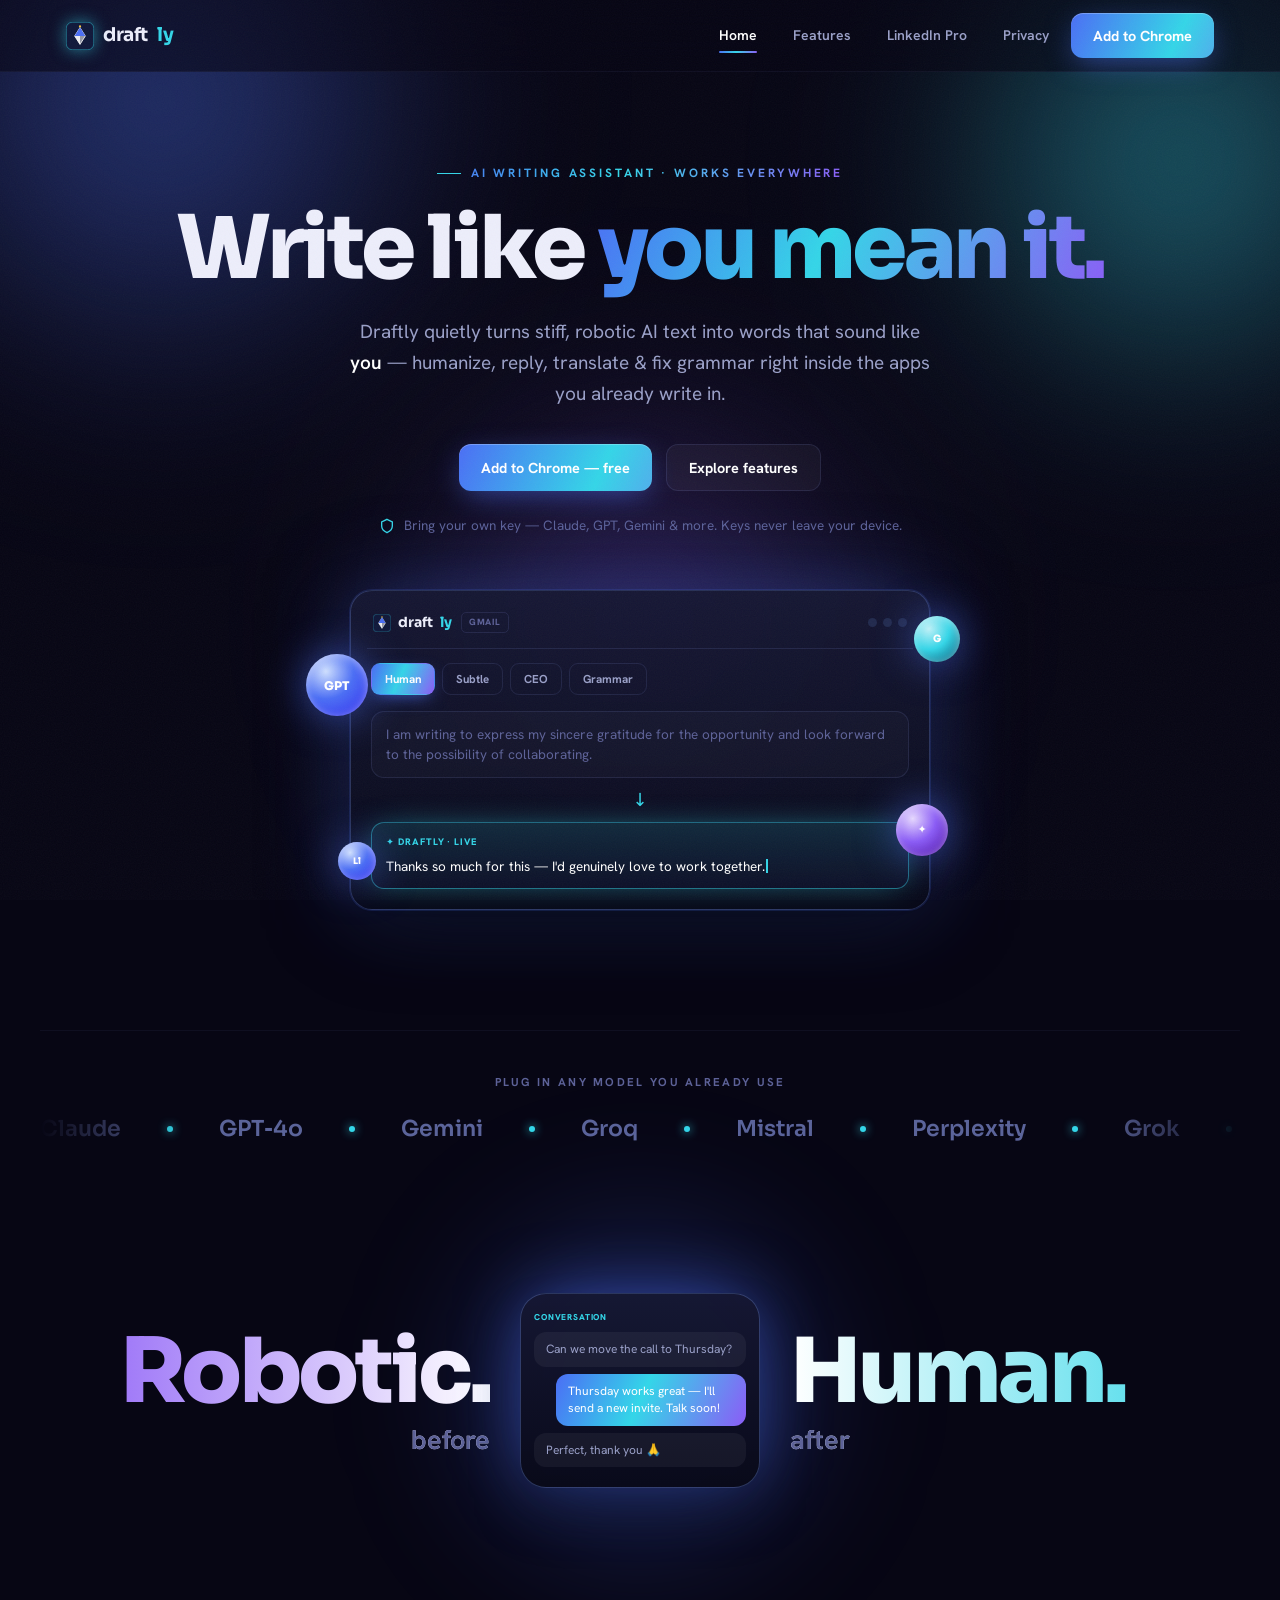
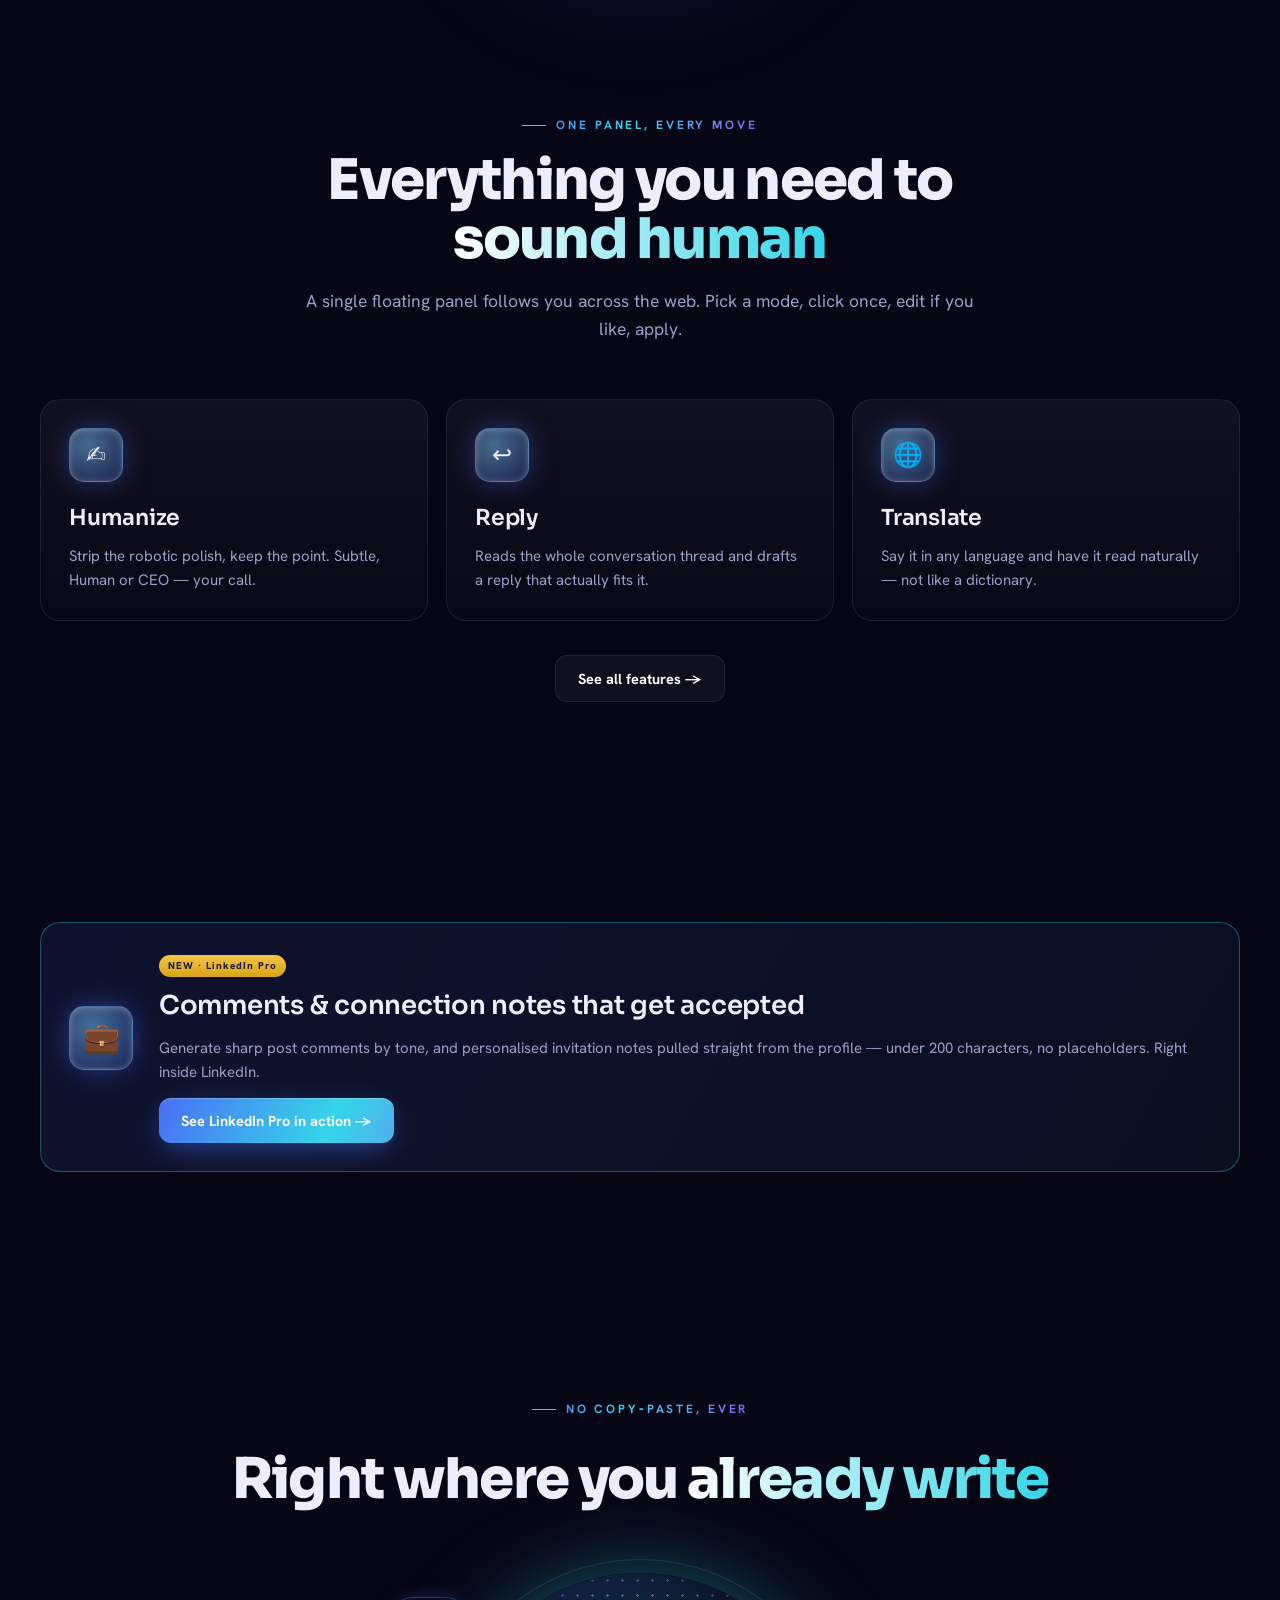
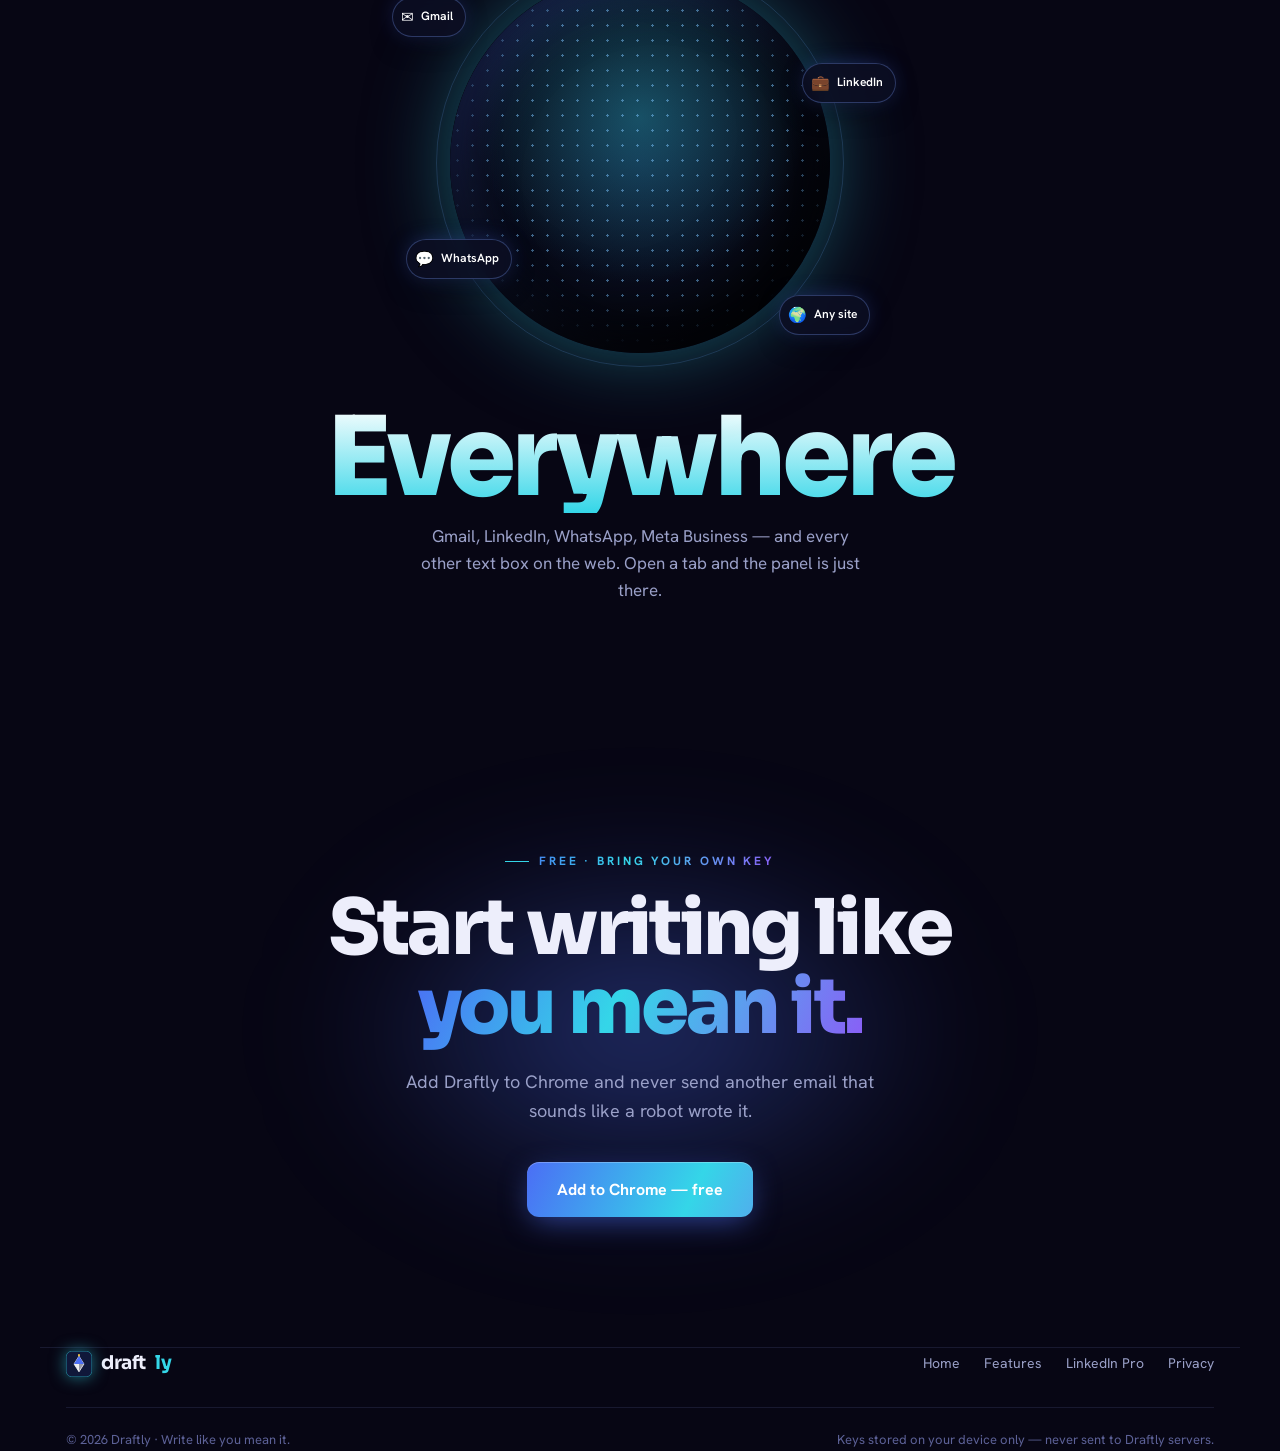
==== commit 9d7cf43c: "Fix blank pages: app.js syntax error + load fonts via <link> - app.js: add missing ) in count-up Int" ====
--- a/index.html
+++ b/index.html
@@ -7,6 +7,9 @@
 <meta name="description" content="Draftly turns robotic AI text into words that sound like you — humanize, reply, translate & fix grammar inside Gmail, LinkedIn, WhatsApp and everywhere. Bring your own AI key." />
 <link rel="icon" href="assets/draftly_favicon.svg" type="image/svg+xml" />
 <link rel="icon" href="assets/draftly_favicon.ico" sizes="any" />
+<link rel="preconnect" href="https://fonts.googleapis.com" />
+<link rel="preconnect" href="https://fonts.gstatic.com" crossorigin />
+<link href="https://fonts.googleapis.com/css2?family=Sora:wght@400;500;600;700;800&family=Hanken+Grotesk:wght@400;500;600;700&display=swap" rel="stylesheet" />
 <link rel="stylesheet" href="style.css" />
 </head>
 <body>
--- a/style.css
+++ b/style.css
@@ -1,8 +1,8 @@
 /* ════════════════════════════════════════════════════════════════════
    Draftly — Aurora Noir design system (shared across all pages)
+   Fonts are loaded via <link> in each page's <head> (not @import here),
+   for maximum compatibility with sandboxed previews & strict CSP.
    ════════════════════════════════════════════════════════════════════ */
-@import url('https://fonts.googleapis.com/css2?family=Sora:wght@400;500;600;700;800&family=Hanken+Grotesk:wght@400;500;600;700&display=swap');
-
 :root{
   --bg:#070614; --bg-2:#0c0b1f;
   --blue:#4b6ef5; --cyan:#34d6e8; --violet:#8b5cf6; --indigo:#3a3df0;
